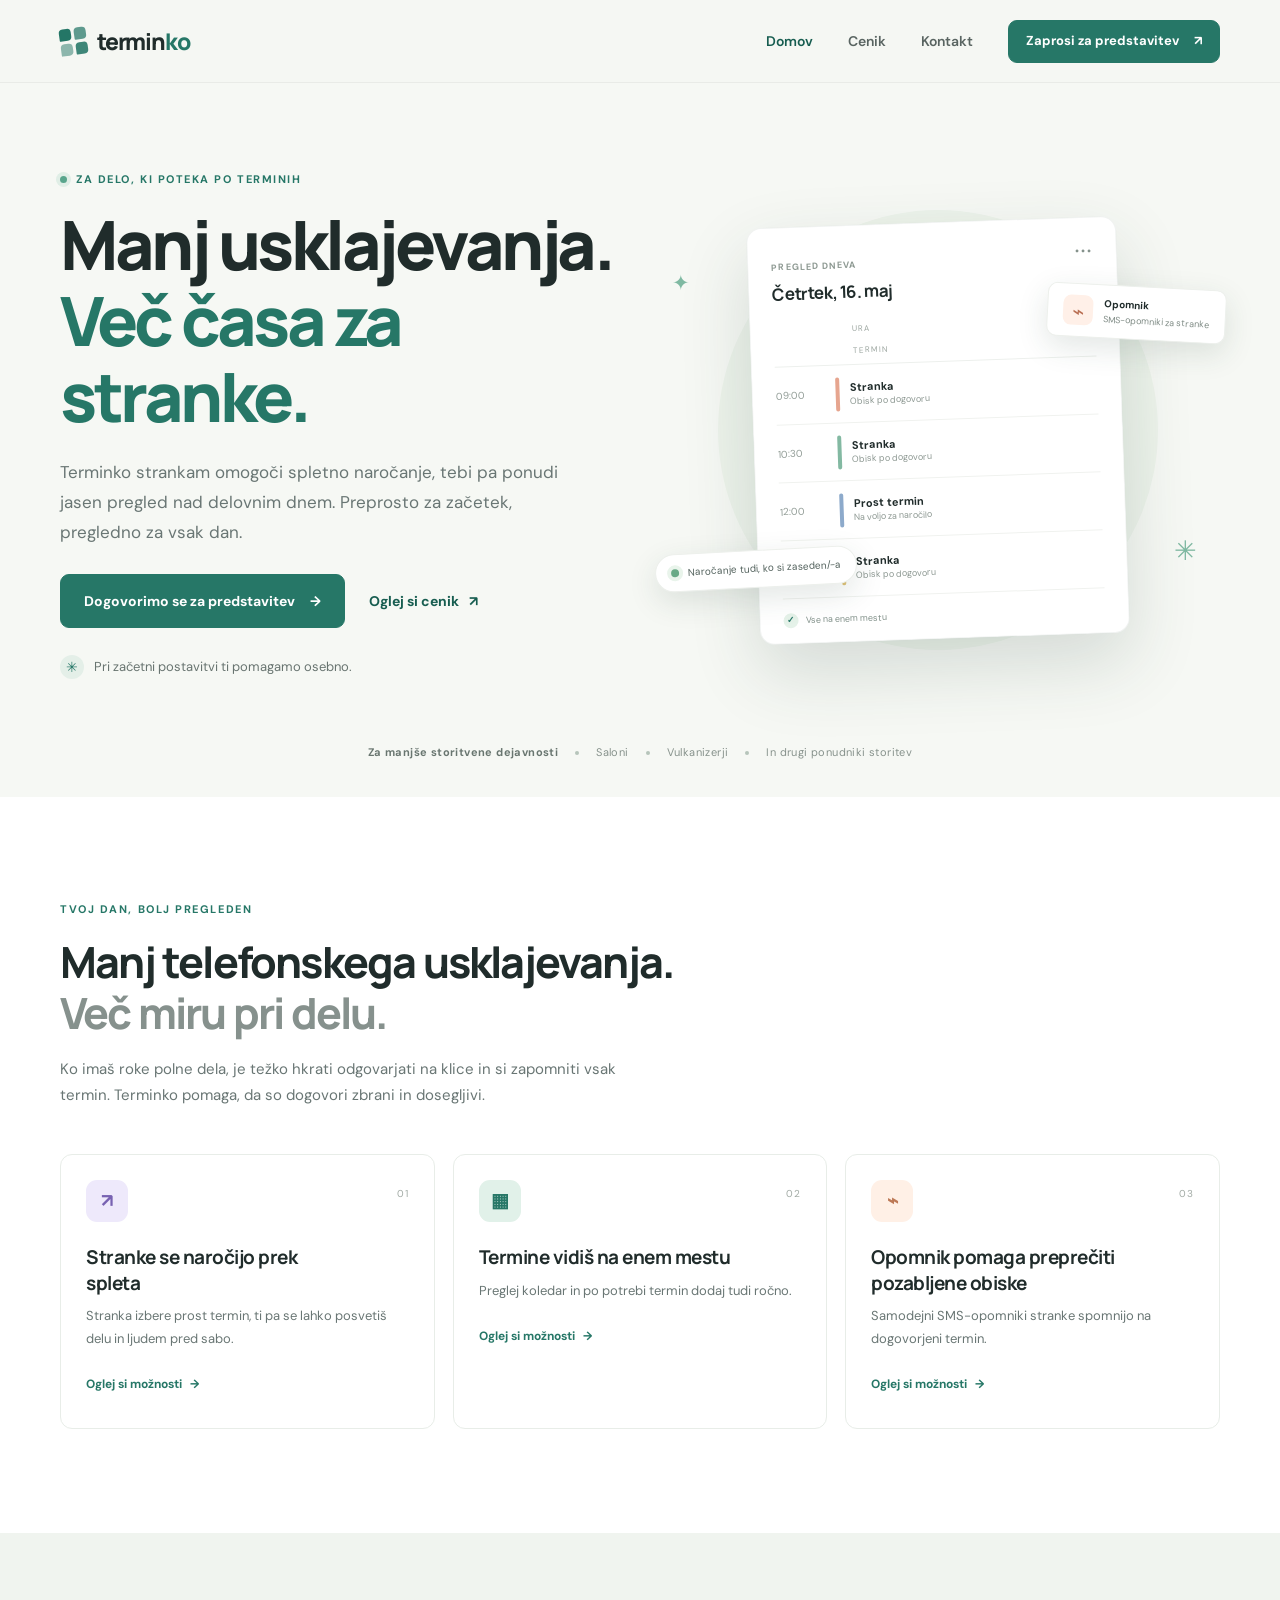
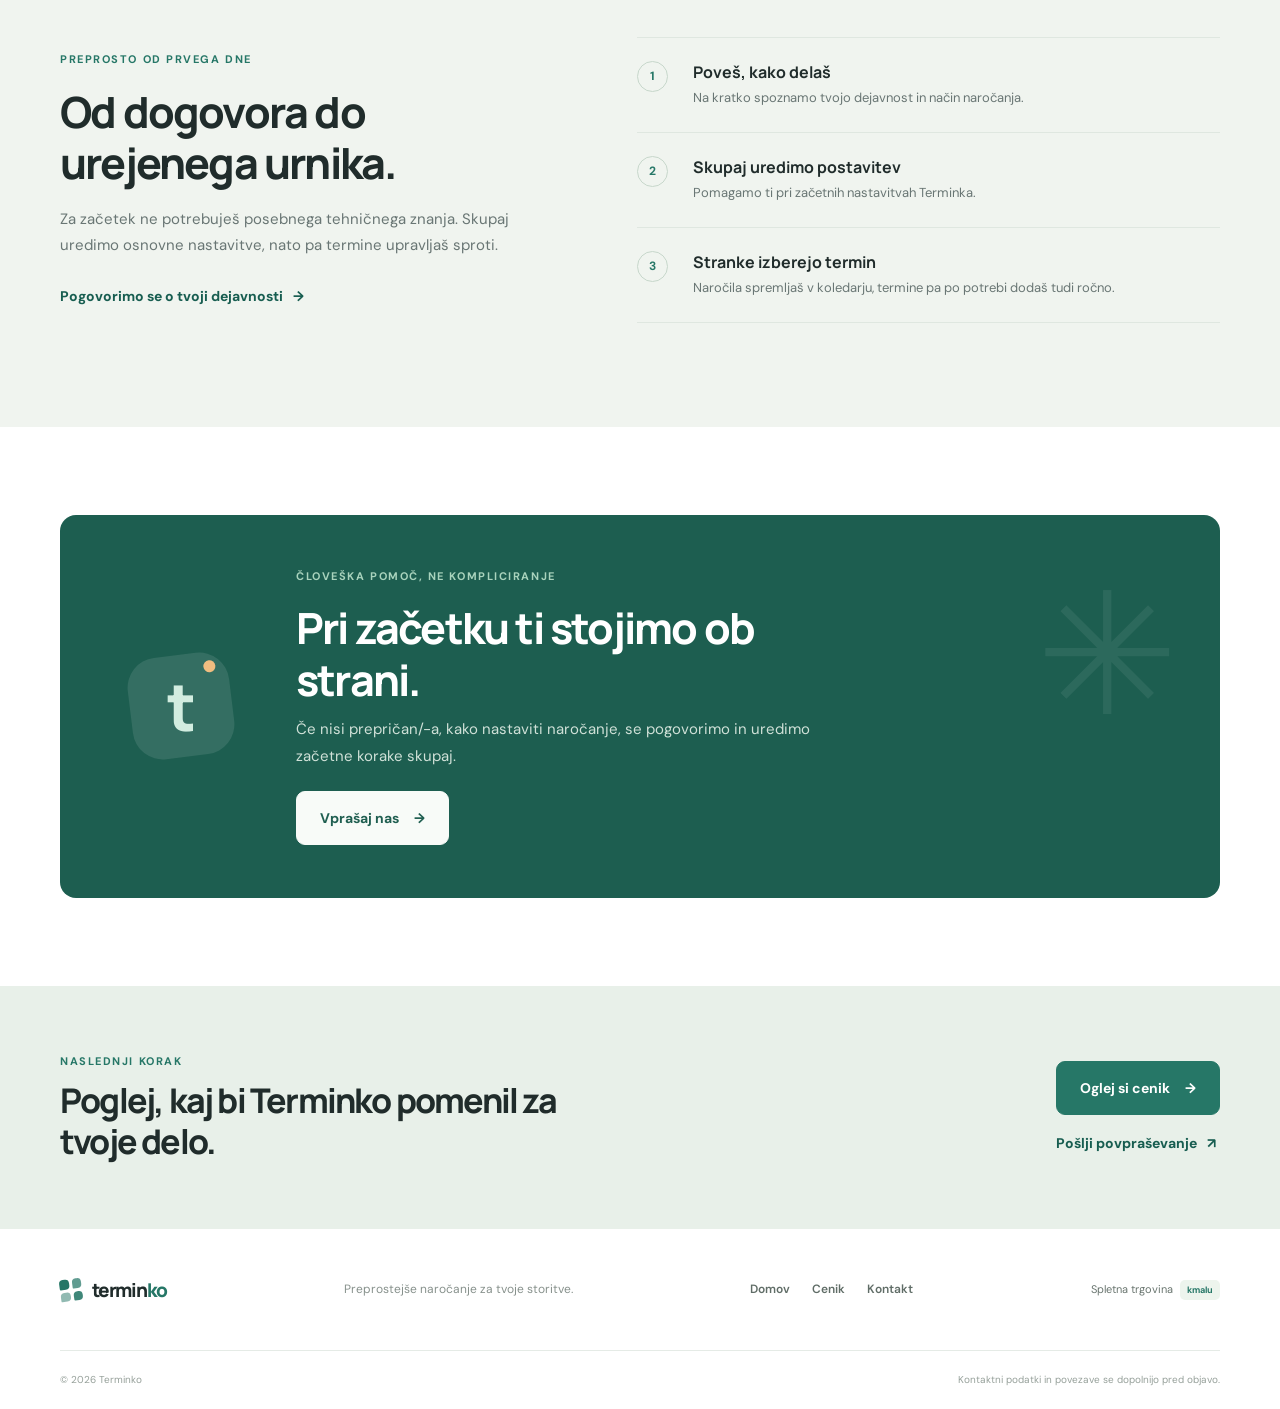
==== index.html @ bac93407 "First push" ====
<!doctype html>
<html lang="sl">
<head>
  <meta charset="utf-8">
  <meta name="viewport" content="width=device-width, initial-scale=1">
  <meta name="description" content="Terminko poenostavi spletno naročanje in pregled terminov za manjše storitvene dejavnosti.">
  <meta name="theme-color" content="#f6f8f4">
  <title>Terminko — manj usklajevanja, več časa za stranke</title>
  <link rel="stylesheet" href="styles.css">
  <script src="script.js" defer></script>
</head>
<body>
  <a class="skip-link" href="#vsebina">Preskoči na vsebino</a>
  <header class="site-header">
    <div class="container nav-wrap">
      <a class="brand" href="index.html" aria-label="Terminko, domov"><span class="brand-mark" aria-hidden="true"><i></i><i></i><i></i><i></i></span><span>termin<span class="brand-accent">ko</span></span></a>
      <button class="menu-toggle" type="button" aria-expanded="false" aria-controls="site-nav"><span class="sr-only">Odpri navigacijo</span><span></span><span></span></button>
      <nav class="site-nav" id="site-nav" aria-label="Glavna navigacija">
        <a href="index.html" aria-current="page">Domov</a><a href="cenik.html">Cenik</a><a href="kontakt.html">Kontakt</a>
        <a class="button button-small" href="kontakt.html#povprasevanje">Zaprosi za predstavitev <span aria-hidden="true">↗</span></a>
      </nav>
    </div>
  </header>

  <main id="vsebina">
    <section class="hero section-space">
      <div class="container hero-grid">
        <div class="hero-copy">
          <p class="eyebrow"><span class="eyebrow-dot"></span> Za delo, ki poteka po terminih</p>
          <h1>Manj usklajevanja.<br><span class="text-accent">Več časa za stranke.</span></h1>
          <p class="hero-lede">Terminko strankam omogoči spletno naročanje, tebi pa ponudi jasen pregled nad delovnim dnem. Preprosto za začetek, pregledno za vsak dan.</p>
          <div class="hero-actions"><a class="button" href="kontakt.html#povprasevanje">Dogovorimo se za predstavitev <span aria-hidden="true">→</span></a><a class="text-link" href="cenik.html">Oglej si cenik <span aria-hidden="true">↗</span></a></div>
          <div class="hero-note"><span class="note-icon" aria-hidden="true">✳</span><span>Pri začetni postavitvi ti pomagamo osebno.</span></div>
        </div>
        <div class="hero-visual" aria-label="Ilustracija pregleda terminov v koledarju">
          <div class="visual-orbit orbit-one"></div><div class="visual-orbit orbit-two"></div>
          <div class="calendar-card">
            <div class="calendar-top"><div><span class="mini-label">PREGLED DNEVA</span><h2>Četrtek, 16. maj</h2></div><span class="calendar-dots" aria-hidden="true">•••</span></div>
            <div class="calendar-rule"><span></span><span>URA</span><span>TERMIN</span></div>
            <div class="appointment"><span class="time">09:00</span><span class="appt-bar coral"></span><span class="appt-info"><strong>Stranka</strong><small>Obisk po dogovoru</small></span></div>
            <div class="appointment"><span class="time">10:30</span><span class="appt-bar green"></span><span class="appt-info"><strong>Stranka</strong><small>Obisk po dogovoru</small></span></div>
            <div class="appointment"><span class="time">12:00</span><span class="appt-bar blue"></span><span class="appt-info"><strong>Prost termin</strong><small>Na voljo za naročilo</small></span></div>
            <div class="appointment"><span class="time">13:30</span><span class="appt-bar yellow"></span><span class="appt-info"><strong>Stranka</strong><small>Obisk po dogovoru</small></span></div>
            <div class="calendar-footer"><span class="tiny-check" aria-hidden="true">✓</span> Vse na enem mestu</div>
          </div>
          <div class="floating-chip chip-reminder"><span class="chip-icon" aria-hidden="true">⌁</span><span><strong>Opomnik</strong><small>SMS-opomniki za stranke</small></span></div>
          <div class="floating-chip chip-online"><span class="online-dot"></span> Naročanje tudi, ko si zaseden/-a</div>
          <span class="sparkle sparkle-a" aria-hidden="true">✳</span><span class="sparkle sparkle-b" aria-hidden="true">✦</span>
        </div>
      </div>
      <div class="container trust-line"><span>Za manjše storitvene dejavnosti</span><span class="trust-separator"></span><span>Saloni</span><span class="trust-separator"></span><span>Vulkanizerji</span><span class="trust-separator"></span><span>In drugi ponudniki storitev</span></div>
    </section>

    <section class="section-space section-white">
      <div class="container">
        <div class="section-heading"><p class="eyebrow">Tvoj dan, bolj pregleden</p><h2>Manj telefonskega usklajevanja.<br><span class="text-muted">Več miru pri delu.</span></h2><p>Ko imaš roke polne dela, je težko hkrati odgovarjati na klice in si zapomniti vsak termin. Terminko pomaga, da so dogovori zbrani in dosegljivi.</p></div>
        <div class="feature-grid">
          <article class="feature-card"><span class="feature-icon icon-lilac" aria-hidden="true">↗</span><span class="card-number">01</span><h3>Stranke se naročijo prek spleta</h3><p>Stranka izbere prost termin, ti pa se lahko posvetiš delu in ljudem pred sabo.</p><a href="cenik.html" class="card-link">Oglej si možnosti <span aria-hidden="true">→</span></a></article>
          <article class="feature-card"><span class="feature-icon icon-mint" aria-hidden="true">▦</span><span class="card-number">02</span><h3>Termine vidiš na enem mestu</h3><p>Preglej koledar in po potrebi termin dodaj tudi ročno.</p><a href="cenik.html" class="card-link">Oglej si možnosti <span aria-hidden="true">→</span></a></article>
          <article class="feature-card"><span class="feature-icon icon-peach" aria-hidden="true">⌁</span><span class="card-number">03</span><h3>Opomnik pomaga preprečiti pozabljene obiske</h3><p>Samodejni SMS-opomniki stranke spomnijo na dogovorjeni termin.</p><a href="cenik.html" class="card-link">Oglej si možnosti <span aria-hidden="true">→</span></a></article>
        </div>
      </div>
    </section>

    <section class="section-space how-section">
      <div class="container how-grid"><div class="how-intro"><p class="eyebrow">Preprosto od prvega dne</p><h2>Od dogovora do urejenega urnika.</h2><p>Za začetek ne potrebuješ posebnega tehničnega znanja. Skupaj uredimo osnovne nastavitve, nato pa termine upravljaš sproti.</p><a class="text-link" href="kontakt.html">Pogovorimo se o tvoji dejavnosti <span aria-hidden="true">→</span></a></div>
        <ol class="steps-list"><li><span class="step-count">1</span><div><h3>Poveš, kako delaš</h3><p>Na kratko spoznamo tvojo dejavnost in način naročanja.</p></div></li><li><span class="step-count">2</span><div><h3>Skupaj uredimo postavitev</h3><p>Pomagamo ti pri začetnih nastavitvah Terminka.</p></div></li><li><span class="step-count">3</span><div><h3>Stranke izberejo termin</h3><p>Naročila spremljaš v koledarju, termine pa po potrebi dodaš tudi ročno.</p></div></li></ol>
      </div>
    </section>

    <section class="section-space support-section"><div class="container support-panel"><div class="support-symbol" aria-hidden="true"><span>t</span><i></i></div><div><p class="eyebrow">Človeška pomoč, ne kompliciranje</p><h2>Pri začetku ti stojimo ob strani.</h2><p>Če nisi prepričan/-a, kako nastaviti naročanje, se pogovorimo in uredimo začetne korake skupaj.</p><a class="button button-light" href="kontakt.html#povprasevanje">Vprašaj nas <span aria-hidden="true">→</span></a></div><div class="support-decoration" aria-hidden="true">✳</div></div></section>

    <section class="final-cta"><div class="container cta-inner"><div><p class="eyebrow">Naslednji korak</p><h2>Poglej, kaj bi Terminko pomenil za tvoje delo.</h2></div><div class="cta-actions"><a class="button" href="cenik.html">Oglej si cenik <span aria-hidden="true">→</span></a><a class="text-link" href="kontakt.html">Pošlji povpraševanje <span aria-hidden="true">↗</span></a></div></div></section>
  </main>
  <footer class="site-footer"><div class="container footer-main"><a class="brand footer-brand" href="index.html"><span class="brand-mark" aria-hidden="true"><i></i><i></i><i></i><i></i></span><span>termin<span class="brand-accent">ko</span></span></a><p>Preprostejše naročanje za tvoje storitve.</p><nav aria-label="Povezave v nogi"><a href="index.html">Domov</a><a href="cenik.html">Cenik</a><a href="kontakt.html">Kontakt</a></nav><span class="shop-placeholder">Spletna trgovina <span>kmalu</span></span></div><div class="container footer-bottom"><span>© <span data-year>2026</span> Terminko</span><span>Kontaktni podatki in povezave se dopolnijo pred objavo.</span></div></footer>
</body>
</html>
---- styles.css ----
@import url('https://fonts.googleapis.com/css2?family=DM+Sans:wght@400;500;600;700&family=Manrope:wght@400;500;600;700;800&display=swap');

:root{--ink:#202c2b;--muted:#697674;--green:#267767;--green-dark:#175d50;--mint:#e1f1e9;--paper:#f6f8f4;--white:#fff;--line:#e5ebe6;--lilac:#eee9fb;--peach:#fff0e6;--shadow:0 24px 80px rgba(30,60,50,.1);--sans:'DM Sans',Arial,sans-serif;--display:'Manrope','DM Sans',Arial,sans-serif}
*{box-sizing:border-box}html{scroll-behavior:smooth}body{margin:0;background:var(--paper);color:var(--ink);font-family:var(--sans);font-size:16px;line-height:1.6;-webkit-font-smoothing:antialiased}a{color:inherit;text-decoration:none}button,input,textarea{font:inherit}button,a,input,textarea{outline-color:#317f6e;outline-offset:3px}.container{width:min(1160px,calc(100% - 48px));margin-inline:auto}.sr-only{position:absolute;width:1px;height:1px;padding:0;margin:-1px;overflow:hidden;clip:rect(0,0,0,0);white-space:nowrap;border:0}.skip-link{position:fixed;z-index:99;top:8px;left:8px;transform:translateY(-150%);background:var(--ink);color:#fff;padding:10px 16px;border-radius:8px}.skip-link:focus{transform:none}.site-header{position:relative;z-index:10;background:rgba(246,248,244,.92);border-bottom:1px solid rgba(32,44,43,.06)}.nav-wrap{min-height:82px;display:flex;align-items:center;justify-content:space-between}.brand{display:inline-flex;align-items:center;gap:10px;font:800 23px var(--display);letter-spacing:-1.2px}.brand-accent{color:var(--green)}.brand-mark{width:27px;height:27px;display:grid;grid-template-columns:repeat(2,1fr);gap:3px;transform:rotate(-8deg)}.brand-mark i{display:block;background:#247666;border-radius:4px 4px 4px 1px}.brand-mark i:nth-child(2){opacity:.72}.brand-mark i:nth-child(3){opacity:.5}.brand-mark i:nth-child(4){opacity:.88}.site-nav{display:flex;align-items:center;gap:35px;font-size:14px;font-weight:600}.site-nav>a:not(.button){color:#596461;transition:color .2s}.site-nav>a:not(.button):hover,.site-nav>a[aria-current=page]{color:var(--green-dark)}.button{min-height:54px;padding:0 23px;display:inline-flex;align-items:center;justify-content:center;gap:15px;border:1px solid var(--green);border-radius:9px;background:var(--green);color:white;font-weight:700;font-size:14px;transition:transform .2s,background .2s,border-color .2s}.button:hover{transform:translateY(-2px);background:var(--green-dark);border-color:var(--green-dark)}.button-small{min-height:43px;padding:0 17px;font-size:13px}.menu-toggle{display:none}.section-space{padding:104px 0}.hero{padding:70px 0 26px;overflow:hidden}.hero-grid{display:grid;grid-template-columns:1fr 1fr;gap:30px;align-items:center;min-height:480px}.hero-copy{padding:18px 0 28px;position:relative;z-index:1}.eyebrow{display:flex;align-items:center;gap:9px;margin:0 0 17px;color:var(--green);font-size:11px;font-weight:700;letter-spacing:1.55px;text-transform:uppercase}.eyebrow-dot{width:7px;height:7px;border-radius:50%;background:#59a58c;box-shadow:0 0 0 4px #e0eee6}.hero h1,.inner-hero h1{margin:0;font:800 clamp(43px,5.4vw,68px)/1.12 var(--display);letter-spacing:-3.5px}.text-accent{color:var(--green)}.hero-lede{max-width:500px;color:var(--muted);font-size:17px;line-height:1.75;margin:24px 0 27px}.hero-actions{display:flex;align-items:center;gap:24px;flex-wrap:wrap}.text-link{display:inline-flex;align-items:center;gap:10px;color:var(--green-dark);font-size:14px;font-weight:700}.text-link:hover,.card-link:hover{gap:14px}.text-link,.card-link{transition:gap .2s}.hero-note{display:flex;gap:10px;align-items:center;color:#687470;font-size:13px;margin-top:27px}.note-icon{width:24px;height:24px;display:grid;place-items:center;border-radius:50%;background:#e4efe8;color:var(--green);font-size:14px}.hero-visual{position:relative;min-height:480px;display:grid;place-items:center}.visual-orbit{position:absolute;border-radius:50%;background:#edf3eb}.orbit-one{width:440px;height:440px}.orbit-two{width:370px;height:370px;border:1px solid #d9e8dd;background:transparent}.calendar-card{position:relative;z-index:2;width:min(370px,82%);padding:24px 23px 15px;background:#fff;border:1px solid rgba(28,58,47,.06);border-radius:15px;box-shadow:0 28px 70px rgba(36,67,55,.16);transform:rotate(-2deg)}.calendar-top{display:flex;align-items:flex-start;justify-content:space-between;margin-bottom:19px}.mini-label{font-size:9px;color:#8c9891;letter-spacing:1.1px;font-weight:700}.calendar-top h2{font:700 17px var(--display);margin:4px 0 0;letter-spacing:-.4px}.calendar-dots{color:#85928c;letter-spacing:2px;font-size:12px}.calendar-rule{display:grid;grid-template-columns:50px 9px 1fr;align-items:center;gap:10px;padding:0 0 7px;color:#9ba59f;font-size:8px;letter-spacing:1px;border-bottom:1px solid #edf0ed}.calendar-rule span:first-child{grid-column:2}.calendar-rule span:last-child{grid-column:3}.appointment{height:58px;display:grid;grid-template-columns:50px 4px 1fr;gap:10px;align-items:center;border-bottom:1px solid #f0f2ef}.time{font-size:10px;color:#929d97}.appt-bar{height:34px;border-radius:5px}.coral{background:#e6a58f}.green{background:#83b9a2}.blue{background:#8daacb}.yellow{background:#dfc279}.appt-info{display:flex;flex-direction:column;line-height:1.4}.appt-info strong{font-size:11px}.appt-info small{font-size:9px;color:#8d9892}.calendar-footer{padding-top:14px;color:#82918a;font-size:9px}.tiny-check{display:inline-grid;place-items:center;width:15px;height:15px;background:#e5f2e9;color:var(--green);border-radius:50%;font-weight:700;margin-right:5px}.floating-chip{position:absolute;z-index:3;display:flex;align-items:center;background:white;box-shadow:0 10px 30px rgba(42,68,56,.13);border:1px solid #edf0ec}.chip-reminder{right:-1%;top:96px;gap:11px;padding:11px 15px;border-radius:10px;transform:rotate(3deg)}.chip-icon{width:30px;height:30px;display:grid;place-items:center;border-radius:8px;background:#fff0e8;color:#b96e52;font-size:20px}.chip-reminder span:last-child{display:flex;flex-direction:column}.chip-reminder strong{font-size:10px}.chip-reminder small{font-size:9px;color:#7f8b85}.chip-online{left:0;bottom:82px;gap:9px;border-radius:30px;padding:10px 15px;color:#53625d;font-size:10px;transform:rotate(-3deg)}.online-dot{width:8px;height:8px;background:#68aa86;border-radius:50%;box-shadow:0 0 0 4px #e9f4eb}.sparkle{position:absolute;color:#7fb9a2}.sparkle-a{right:4%;bottom:98px;font-size:27px}.sparkle-b{left:3%;top:77px;font-size:21px}.trust-line{display:flex;align-items:center;justify-content:center;gap:17px;padding:37px 0 9px;color:#87928c;font-size:11px;letter-spacing:.4px}.trust-line>span:first-child{font-weight:700;color:#697670}.trust-separator{width:4px;height:4px;border-radius:50%;background:#b6c5ba}.section-white{background:#fff}.section-heading{max-width:620px;margin-bottom:46px}.section-heading h2,.how-intro h2,.support-panel h2,.final-cta h2,.pricing-intro h2,.price-help h2,.contact-aside h2{font:750 clamp(30px,4vw,43px)/1.2 var(--display);letter-spacing:-1.8px;margin:0 0 17px}.section-heading>p:last-child,.how-intro>p:not(.eyebrow),.support-panel>div>p:not(.eyebrow),.pricing-intro>p,.price-help p,.contact-aside>p:not(.eyebrow){max-width:560px;color:var(--muted);font-size:15px;line-height:1.75;margin:0}.text-muted{color:#86918d}.feature-grid{display:grid;grid-template-columns:repeat(3,1fr);gap:18px}.feature-card{position:relative;min-height:275px;padding:25px 25px 23px;border:1px solid #e8ede8;border-radius:12px;background:#fff;transition:transform .2s,box-shadow .2s}.feature-card:hover{transform:translateY(-4px);box-shadow:0 15px 35px rgba(35,60,46,.07)}.feature-icon,.price-icon{width:42px;height:42px;border-radius:11px;display:grid;place-items:center;font-size:19px;font-weight:700}.icon-lilac{background:var(--lilac);color:#7862b2}.icon-mint{background:var(--mint);color:#267767}.icon-peach{background:var(--peach);color:#bd7956}.card-number{position:absolute;right:25px;top:31px;color:#a1aaa4;font-size:10px;letter-spacing:1px}.feature-card h3{font:700 19px/1.35 var(--display);letter-spacing:-.5px;margin:23px 0 9px;max-width:260px}.feature-card p{font-size:13px;line-height:1.7;color:var(--muted);margin:0 0 20px}.card-link{font-size:12px;color:var(--green);font-weight:700;display:inline-flex;gap:8px}.how-section{background:#f0f4ef}.how-grid{display:grid;grid-template-columns:.9fr 1.1fr;gap:100px;align-items:center}.how-intro>p:not(.eyebrow){margin-bottom:25px}.steps-list{list-style:none;padding:0;margin:0;border-top:1px solid #dfe7e0}.steps-list li{display:grid;grid-template-columns:40px 1fr;gap:16px;padding:23px 0;border-bottom:1px solid #dfe7e0}.step-count{width:31px;height:31px;display:grid;place-items:center;border:1px solid #c7d7cb;border-radius:50%;color:var(--green);font-size:12px;font-weight:700}.steps-list h3{font:700 16px var(--display);margin:0 0 5px}.steps-list p{font-size:13px;color:var(--muted);margin:0}.support-section{padding-top:88px;padding-bottom:88px;background:#fff}.support-panel{position:relative;overflow:hidden;display:grid;grid-template-columns:130px 1fr;gap:36px;align-items:center;padding:53px 70px;border-radius:16px;background:#1d5e50;color:#fff}.support-symbol{position:relative;width:102px;height:102px;display:grid;place-items:center;border-radius:30px;background:rgba(255,255,255,.1);transform:rotate(-7deg)}.support-symbol span{font:800 66px var(--display);color:#d2ede0;transform:rotate(7deg)}.support-symbol i{position:absolute;right:12px;top:9px;width:12px;height:12px;border-radius:50%;background:#f1bd80}.support-panel .eyebrow{color:#a9d3bd}.support-panel h2{max-width:520px;margin-bottom:11px}.support-panel>div>p:not(.eyebrow){color:#d0e1d8;margin-bottom:22px}.button-light{background:#f8fbf8;color:#205f51;border-color:#f8fbf8}.button-light:hover{background:#e8f4eb;border-color:#e8f4eb}.support-decoration{position:absolute!important;right:42px;top:5px;font-size:170px;color:rgba(255,255,255,.07)}.final-cta{padding:67px 0;background:#e8f0e9}.cta-inner{display:flex;align-items:center;justify-content:space-between;gap:40px}.final-cta h2{max-width:560px;font-size:34px;margin:0}.final-cta .eyebrow{margin-bottom:10px}.cta-actions{display:flex;flex-direction:column;align-items:flex-start;gap:17px}.site-footer{background:#fff}.footer-main{min-height:122px;display:flex;align-items:center;justify-content:space-between;gap:25px;border-bottom:1px solid var(--line)}.footer-brand{font-size:19px}.footer-brand .brand-mark{width:22px;height:22px}.footer-main>p{margin:0;color:#87918c;font-size:12px}.footer-main nav{display:flex;gap:22px;font-size:12px;font-weight:600;color:#606d67}.footer-main nav a:hover{color:var(--green)}.shop-placeholder{font-size:11px;color:#69756f}.shop-placeholder span{margin-left:4px;padding:4px 7px;border-radius:5px;background:#edf4ed;color:var(--green);font-size:9px;font-weight:700}.footer-bottom{min-height:58px;display:flex;align-items:center;justify-content:space-between;color:#96a09a;font-size:10px}.inner-hero{padding:83px 0 78px}.inner-hero-grid{display:grid;grid-template-columns:1fr 230px;align-items:center;gap:40px}.inner-hero h1{font-size:clamp(42px,5vw,60px)}.inner-hero .hero-lede{max-width:650px;margin-bottom:0}.price-stamp{margin:auto;width:145px;height:145px;border:1px solid #b9d6c5;border-radius:50%;display:flex;flex-direction:column;align-items:center;justify-content:center;transform:rotate(10deg);color:var(--green);font-size:9px;letter-spacing:1px}.price-stamp strong{font:700 45px var(--display);line-height:1.1}.pricing-intro{display:flex;align-items:flex-end;justify-content:space-between;gap:40px;margin-bottom:38px}.pricing-intro h2{max-width:510px;margin-bottom:0}.pricing-intro>p{max-width:370px}.pricing-grid{display:grid;grid-template-columns:repeat(3,1fr);gap:16px;align-items:stretch}.price-card{position:relative;padding:26px 24px 24px;background:#fff;border:1px solid #e5ece6;border-radius:13px;display:flex;flex-direction:column}.price-card-featured{border:1.5px solid #70a991;box-shadow:0 12px 35px rgba(50,106,79,.1)}.popular-tag{position:absolute;right:16px;top:-12px;padding:5px 10px;background:#267767;color:#fff;border-radius:20px;font-size:8px;font-weight:700;letter-spacing:.8px}.price-card-top{display:flex;align-items:center;justify-content:space-between;margin-bottom:19px}.price-label{color:#8b9690;font-size:9px;letter-spacing:1.15px;font-weight:700}.price-card h3{font:700 21px var(--display);letter-spacing:-.5px;margin:0 0 7px}.price-description{font-size:12px;line-height:1.65;color:var(--muted);min-height:41px;margin:0 0 18px}.price-placeholder{font:700 20px var(--display);color:var(--green-dark)}.price-unit{font-size:10px;color:#8b9690;margin-top:2px}.price-card hr{height:1px;border:0;background:#e9eeea;width:100%;margin:20px 0}.price-card h4{font-size:11px;margin:0 0 10px}.check-list{list-style:none;padding:0;margin:0 0 24px;flex:1}.check-list li{position:relative;padding:5px 0 5px 21px;color:#52605a;font-size:11px}.check-list li:before{content:'✓';position:absolute;left:0;top:4px;color:#39866d;font-weight:700}.button-outline{background:white;color:var(--green-dark)}.button-outline:hover{color:#fff}.price-card .button{width:100%;padding:0 12px;font-size:12px;min-height:47px}.pricing-note{display:flex;align-items:center;gap:9px;margin:20px 0 0;color:#79857e;font-size:11px}.pricing-note span{color:var(--green);font-size:15px}.price-help{display:flex;align-items:center;justify-content:space-between;gap:35px}.price-help>div{max-width:620px}.price-help h2{margin-bottom:12px}.contact-hero{padding:75px 0 52px}.contact-hero h1{font-size:clamp(42px,5vw,60px)}.contact-hero .hero-lede{max-width:640px;margin:17px 0 0}.contact-grid{display:grid;grid-template-columns:.78fr 1.22fr;gap:80px;align-items:start}.contact-aside{padding-top:12px}.contact-aside h2{font-size:33px}.contact-aside>p:not(.eyebrow){margin-bottom:28px}.contact-detail{display:flex;align-items:center;gap:13px;margin:18px 0}.detail-icon{width:39px;height:39px;display:grid;place-items:center;border-radius:10px;background:#e6f1e9;color:var(--green);font-size:17px}.contact-detail div{display:flex;flex-direction:column}.contact-detail div span{font-size:10px;color:#89948e}.contact-detail a{font-size:13px;font-weight:700;color:#345d50}.contact-note{display:flex;gap:8px;margin-top:28px;padding-top:18px;border-top:1px solid #e6ece7;color:#86918b;font-size:10px}.contact-note span{color:var(--green)}.form-card{padding:30px 32px;background:#fff;border:1px solid #e7ece8;border-radius:13px;box-shadow:0 14px 40px rgba(32,60,44,.05)}.form-heading{display:flex;align-items:baseline;justify-content:space-between;gap:12px;margin-bottom:20px}.form-heading h2{margin:0;font:700 21px var(--display);letter-spacing:-.5px}.required-note{font-size:9px;color:#909a94}.form-notice{padding:12px 14px;border:1px solid #edddbb;border-radius:8px;background:#fff9ec;color:#796442;font-size:10px;line-height:1.55;margin-bottom:21px}.form-notice strong{display:block;color:#675333;font-size:11px}.form-row{margin-bottom:16px}.form-row label{display:flex;gap:4px;align-items:center;margin-bottom:6px;font-size:11px;font-weight:700;color:#384640}.form-row label>span:first-child{color:#ad6449}.form-row label .optional-label{margin-left:auto;color:#9aa39e;font-weight:400;font-size:9px}.form-row input,.form-row textarea{width:100%;border:1px solid #dfe7e1;border-radius:7px;padding:12px 13px;color:var(--ink);font-size:12px;background:#fcfdfb;transition:border .2s,box-shadow .2s}.form-row textarea{resize:vertical;min-height:110px}.form-row input::placeholder,.form-row textarea::placeholder{color:#a5afaa}.form-row input:focus,.form-row textarea:focus{border-color:#67a78d;box-shadow:0 0 0 3px rgba(74,143,113,.12);outline:0}.form-submit{width:100%;min-height:49px}.form-submit:disabled{cursor:not-allowed;background:#a1b7ac;border-color:#a1b7ac;color:#f8faf8;transform:none}.form-status{font-size:9px;color:#8c9791;text-align:center;margin:10px 0 0}
@media(max-width:900px){.container{width:min(100% - 40px,700px)}.site-nav{gap:22px}.hero-grid{grid-template-columns:1fr 1fr;gap:10px}.hero h1{font-size:54px}.hero-visual{min-height:410px}.orbit-one{width:350px;height:350px}.orbit-two{width:300px;height:300px}.calendar-card{width:330px}.chip-reminder{right:-4%}.chip-online{left:-4%}.how-grid{gap:55px}.support-panel{padding:46px 45px;grid-template-columns:100px 1fr;gap:25px}.contact-grid{gap:40px}.pricing-grid{gap:10px}.price-card{padding:23px 17px}.footer-main{flex-wrap:wrap;padding:24px 0}.footer-main>p{order:3;width:100%}.footer-main nav{margin-left:auto}}
@media(max-width:680px){.container{width:calc(100% - 40px)}.nav-wrap{min-height:70px}.brand{font-size:21px}.menu-toggle{width:43px;height:43px;border:1px solid #dfe8e1;border-radius:9px;background:#fff;display:flex;flex-direction:column;align-items:center;justify-content:center;gap:5px}.menu-toggle>span:not(.sr-only){width:17px;height:2px;background:#35584e;border-radius:2px;transition:transform .2s}.menu-toggle[aria-expanded=true]>span:nth-of-type(2){transform:translateY(3.5px) rotate(45deg)}.menu-toggle[aria-expanded=true]>span:nth-of-type(3){transform:translateY(-3.5px) rotate(-45deg)}.site-nav{display:none;position:absolute;left:0;right:0;top:69px;padding:16px 20px 22px;background:#fff;border-bottom:1px solid var(--line);box-shadow:0 15px 25px rgba(30,60,50,.08);align-items:stretch;gap:0;flex-direction:column}.site-nav.is-open{display:flex}.site-nav>a:not(.button){padding:12px 3px;border-bottom:1px solid #f0f2f0}.site-nav .button{margin-top:14px}.section-space{padding:72px 0}.hero{padding:49px 0 19px}.hero-grid{display:flex;flex-direction:column;align-items:stretch;gap:2px}.hero-copy{padding:0}.hero h1{font-size:clamp(42px,12vw,58px);letter-spacing:-2.8px}.hero-lede{font-size:15px;margin:17px 0 21px;line-height:1.7}.hero-actions{align-items:flex-start;gap:17px;flex-direction:column}.hero-actions .button{width:100%;justify-content:space-between}.hero-note{margin-top:17px}.hero-visual{min-height:390px;margin-top:0}.orbit-one{width:330px;height:330px}.orbit-two{width:275px;height:275px}.calendar-card{width:min(330px,83%);padding:21px 18px 13px}.calendar-top h2{font-size:15px}.appointment{height:53px}.chip-reminder{right:-2%;top:54px}.chip-online{left:-2%;bottom:55px;font-size:9px}.sparkle-a{right:0;bottom:80px}.sparkle-b{left:2%;top:62px}.trust-line{padding:19px 0 8px;gap:9px;flex-wrap:wrap;font-size:9px;line-height:1.4}.trust-line>span:first-child{width:100%;text-align:center}.section-heading{margin-bottom:29px}.section-heading h2,.how-intro h2,.support-panel h2,.pricing-intro h2,.price-help h2,.contact-aside h2{font-size:32px;letter-spacing:-1.3px}.section-heading>p:last-child{font-size:14px}.feature-grid{grid-template-columns:1fr;gap:12px}.feature-card{min-height:0;padding:21px}.feature-card h3{margin-top:16px;font-size:18px}.feature-card p{margin-bottom:14px}.how-grid{grid-template-columns:1fr;gap:33px}.steps-list li{padding:17px 0}.support-section{padding:60px 0}.support-panel{display:block;padding:30px 25px}.support-symbol{width:68px;height:68px;margin-bottom:23px;border-radius:20px}.support-symbol span{font-size:48px}.support-panel h2{font-size:30px}.support-panel>div>p:not(.eyebrow){font-size:13px}.support-decoration{right:11px;top:6px;font-size:100px}.final-cta{padding:48px 0}.cta-inner{align-items:flex-start;flex-direction:column;gap:25px}.final-cta h2{font-size:30px;letter-spacing:-1.3px}.cta-actions{width:100%;align-items:stretch}.cta-actions .button{width:100%;justify-content:space-between}.cta-actions .text-link{align-self:center}.footer-main{gap:13px;align-items:flex-start}.footer-main>p{font-size:11px}.footer-main nav{width:100%;margin:3px 0 0;justify-content:flex-start;gap:24px}.shop-placeholder{margin-left:auto}.footer-bottom{align-items:flex-start;justify-content:center;gap:5px;flex-direction:column;padding:13px 0;font-size:9px}.inner-hero{padding:57px 0 47px}.inner-hero-grid{grid-template-columns:1fr;gap:20px}.inner-hero h1,.contact-hero h1{font-size:clamp(40px,11vw,54px);letter-spacing:-2.5px}.inner-hero .hero-lede{font-size:14px;margin-top:14px}.price-stamp{position:absolute;right:27px;top:94px;width:70px;height:70px;font-size:5px;opacity:.65}.price-stamp strong{font-size:22px}.pricing-intro{display:block;margin-bottom:27px}.pricing-intro>p{margin-top:13px;font-size:13px}.pricing-grid{grid-template-columns:1fr;gap:17px}.price-card{padding:24px}.price-description{min-height:0}.price-help{align-items:flex-start;flex-direction:column}.price-help p{font-size:13px}.price-help .button{width:100%;justify-content:space-between}.pricing-note{align-items:flex-start;line-height:1.5}.contact-hero{padding:54px 0 35px}.contact-hero .hero-lede{font-size:14px}.contact-grid{grid-template-columns:1fr;gap:32px}.contact-aside{padding-top:0}.contact-aside h2{font-size:29px}.contact-aside>p:not(.eyebrow){font-size:13px}.contact-detail{margin:12px 0}.contact-note{margin-top:18px}.form-card{padding:23px 18px}.form-heading h2{font-size:19px}.form-heading{align-items:flex-start;flex-direction:column;gap:4px}.form-notice{font-size:9px}.form-row input,.form-row textarea{font-size:13px}}
@media(prefers-reduced-motion:reduce){html{scroll-behavior:auto}*,*::before,*::after{transition:none!important;animation:none!important}}
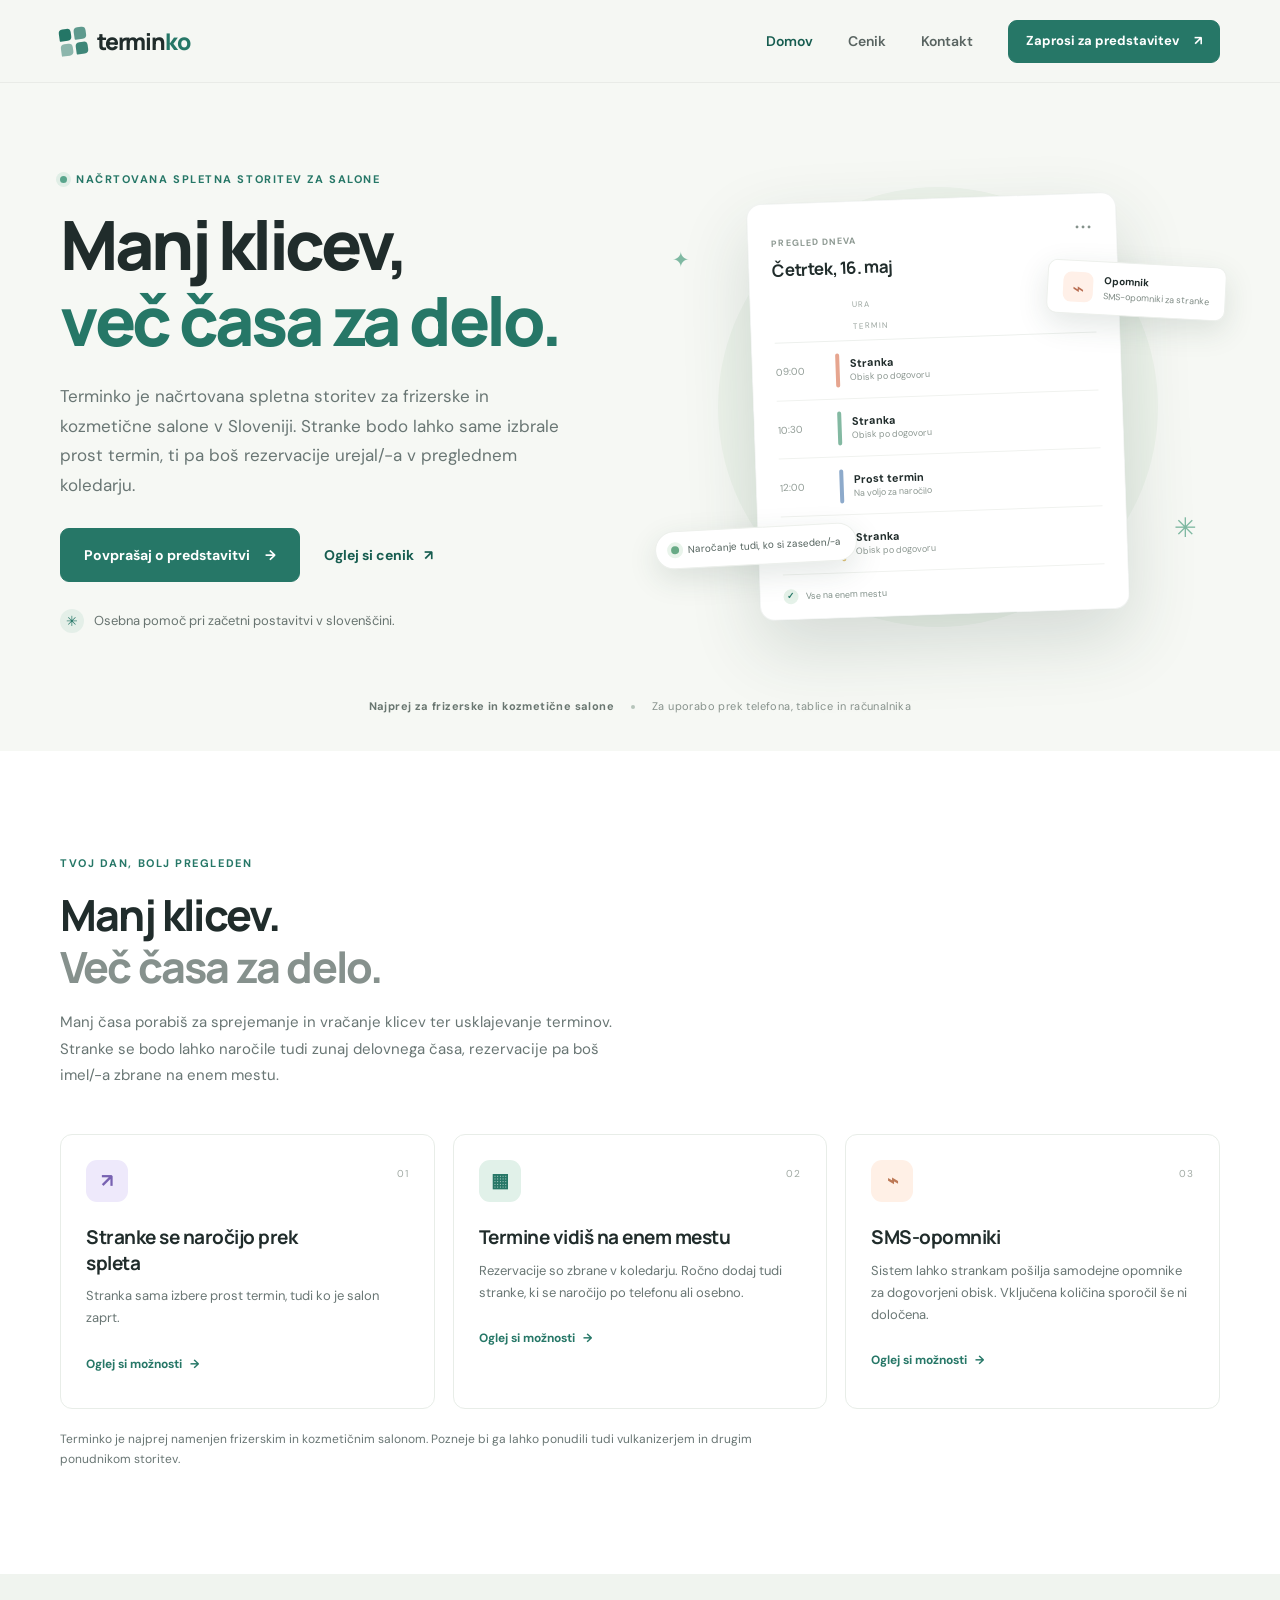
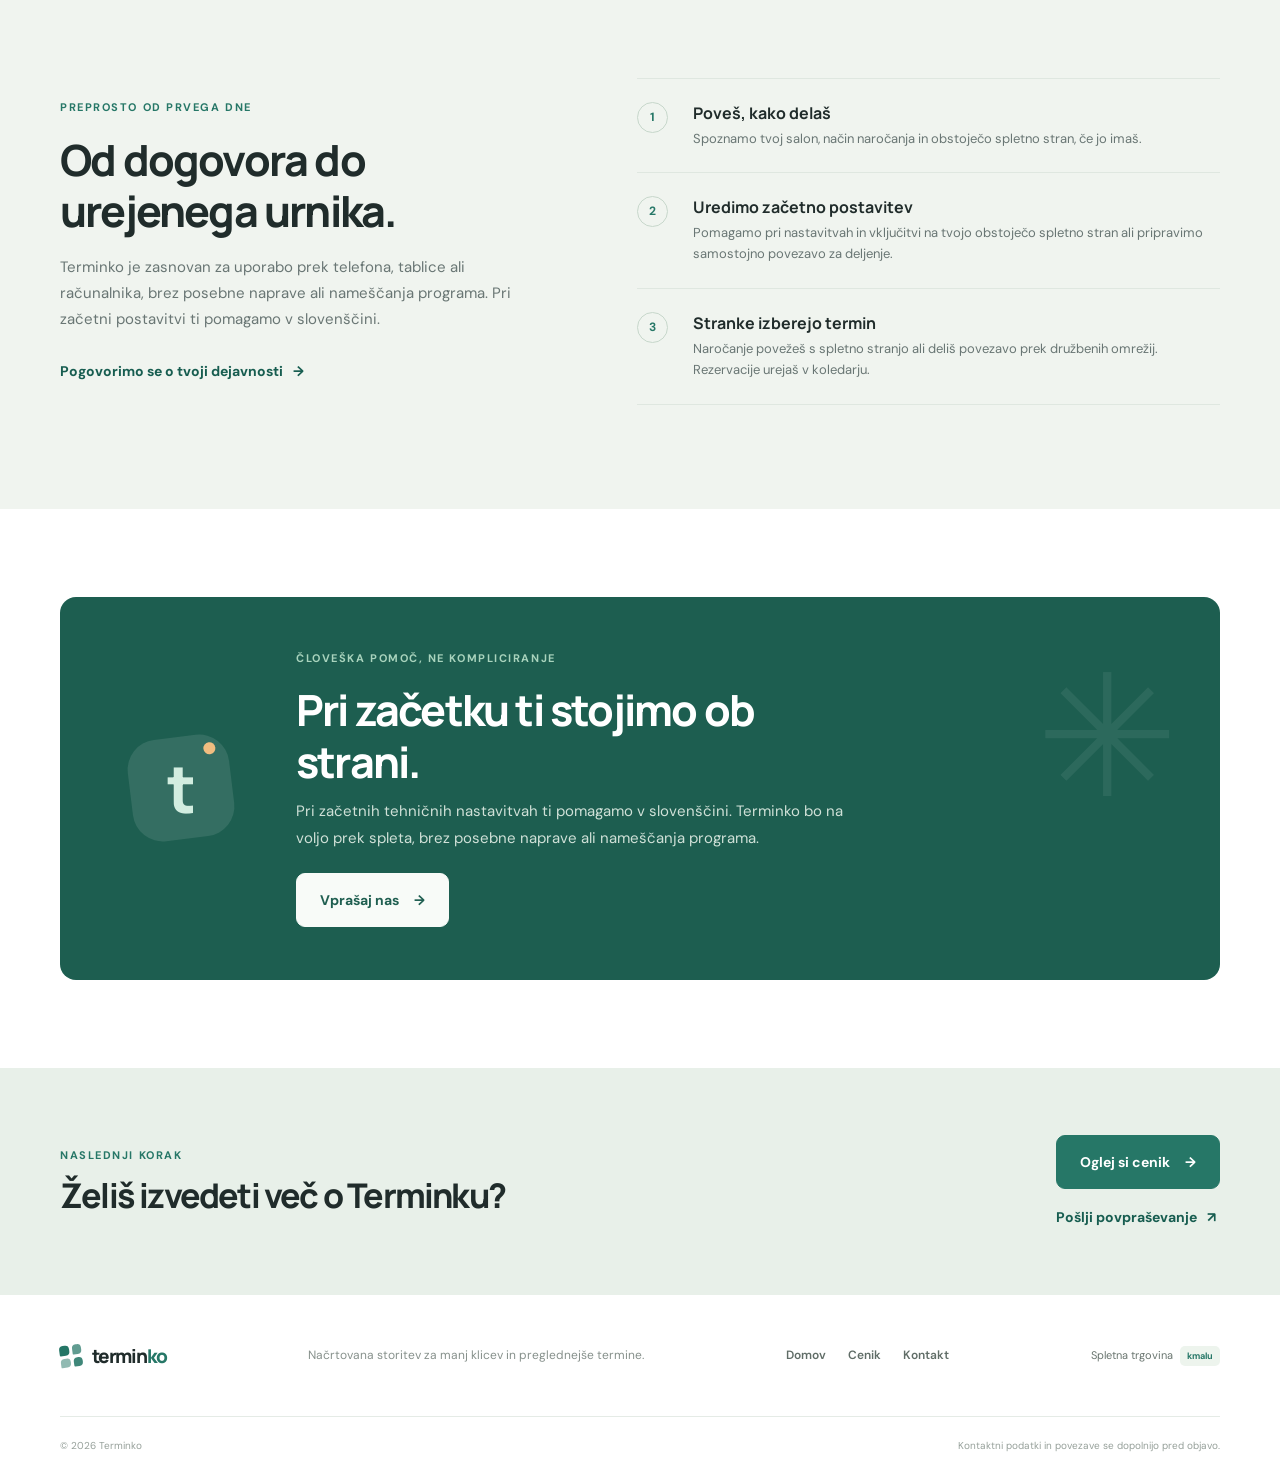
==== commit f486fbe5: "Update Terminko website copy and pricing" ====
--- a/index.html
+++ b/index.html
@@ -3,9 +3,9 @@
 <head>
   <meta charset="utf-8">
   <meta name="viewport" content="width=device-width, initial-scale=1">
-  <meta name="description" content="Terminko poenostavi spletno naročanje in pregled terminov za manjše storitvene dejavnosti.">
+  <meta name="description" content="Terminko je načrtovana spletna storitev za spletno naročanje, pregled terminov in SMS-opomnike za frizerske ter kozmetične salone.">
   <meta name="theme-color" content="#f6f8f4">
-  <title>Terminko — manj usklajevanja, več časa za stranke</title>
+  <title>Terminko — manj klicev, več časa za delo</title>
   <link rel="stylesheet" href="styles.css">
   <script src="script.js" defer></script>
 </head>
@@ -26,11 +26,11 @@
     <section class="hero section-space">
       <div class="container hero-grid">
         <div class="hero-copy">
-          <p class="eyebrow"><span class="eyebrow-dot"></span> Za delo, ki poteka po terminih</p>
-          <h1>Manj usklajevanja.<br><span class="text-accent">Več časa za stranke.</span></h1>
-          <p class="hero-lede">Terminko strankam omogoči spletno naročanje, tebi pa ponudi jasen pregled nad delovnim dnem. Preprosto za začetek, pregledno za vsak dan.</p>
-          <div class="hero-actions"><a class="button" href="kontakt.html#povprasevanje">Dogovorimo se za predstavitev <span aria-hidden="true">→</span></a><a class="text-link" href="cenik.html">Oglej si cenik <span aria-hidden="true">↗</span></a></div>
-          <div class="hero-note"><span class="note-icon" aria-hidden="true">✳</span><span>Pri začetni postavitvi ti pomagamo osebno.</span></div>
+          <p class="eyebrow"><span class="eyebrow-dot"></span> Načrtovana spletna storitev za salone</p>
+          <h1>Manj klicev,<br><span class="text-accent">več časa za delo.</span></h1>
+          <p class="hero-lede">Terminko je načrtovana spletna storitev za frizerske in kozmetične salone v Sloveniji. Stranke bodo lahko same izbrale prost termin, ti pa boš rezervacije urejal/-a v preglednem koledarju.</p>
+          <div class="hero-actions"><a class="button" href="kontakt.html#povprasevanje">Povprašaj o predstavitvi <span aria-hidden="true">→</span></a><a class="text-link" href="cenik.html">Oglej si cenik <span aria-hidden="true">↗</span></a></div>
+          <div class="hero-note"><span class="note-icon" aria-hidden="true">✳</span><span>Osebna pomoč pri začetni postavitvi v slovenščini.</span></div>
         </div>
         <div class="hero-visual" aria-label="Ilustracija pregleda terminov v koledarju">
           <div class="visual-orbit orbit-one"></div><div class="visual-orbit orbit-two"></div>
@@ -48,30 +48,31 @@
           <span class="sparkle sparkle-a" aria-hidden="true">✳</span><span class="sparkle sparkle-b" aria-hidden="true">✦</span>
         </div>
       </div>
-      <div class="container trust-line"><span>Za manjše storitvene dejavnosti</span><span class="trust-separator"></span><span>Saloni</span><span class="trust-separator"></span><span>Vulkanizerji</span><span class="trust-separator"></span><span>In drugi ponudniki storitev</span></div>
+      <div class="container trust-line"><span>Najprej za frizerske in kozmetične salone</span><span class="trust-separator"></span><span>Za uporabo prek telefona, tablice in računalnika</span></div>
     </section>
 
     <section class="section-space section-white">
       <div class="container">
-        <div class="section-heading"><p class="eyebrow">Tvoj dan, bolj pregleden</p><h2>Manj telefonskega usklajevanja.<br><span class="text-muted">Več miru pri delu.</span></h2><p>Ko imaš roke polne dela, je težko hkrati odgovarjati na klice in si zapomniti vsak termin. Terminko pomaga, da so dogovori zbrani in dosegljivi.</p></div>
+        <div class="section-heading"><p class="eyebrow">Tvoj dan, bolj pregleden</p><h2>Manj klicev.<br><span class="text-muted">Več časa za delo.</span></h2><p>Manj časa porabiš za sprejemanje in vračanje klicev ter usklajevanje terminov. Stranke se bodo lahko naročile tudi zunaj delovnega časa, rezervacije pa boš imel/-a zbrane na enem mestu.</p></div>
         <div class="feature-grid">
-          <article class="feature-card"><span class="feature-icon icon-lilac" aria-hidden="true">↗</span><span class="card-number">01</span><h3>Stranke se naročijo prek spleta</h3><p>Stranka izbere prost termin, ti pa se lahko posvetiš delu in ljudem pred sabo.</p><a href="cenik.html" class="card-link">Oglej si možnosti <span aria-hidden="true">→</span></a></article>
-          <article class="feature-card"><span class="feature-icon icon-mint" aria-hidden="true">▦</span><span class="card-number">02</span><h3>Termine vidiš na enem mestu</h3><p>Preglej koledar in po potrebi termin dodaj tudi ročno.</p><a href="cenik.html" class="card-link">Oglej si možnosti <span aria-hidden="true">→</span></a></article>
-          <article class="feature-card"><span class="feature-icon icon-peach" aria-hidden="true">⌁</span><span class="card-number">03</span><h3>Opomnik pomaga preprečiti pozabljene obiske</h3><p>Samodejni SMS-opomniki stranke spomnijo na dogovorjeni termin.</p><a href="cenik.html" class="card-link">Oglej si možnosti <span aria-hidden="true">→</span></a></article>
+          <article class="feature-card"><span class="feature-icon icon-lilac" aria-hidden="true">↗</span><span class="card-number">01</span><h3>Stranke se naročijo prek spleta</h3><p>Stranka sama izbere prost termin, tudi ko je salon zaprt.</p><a href="cenik.html" class="card-link">Oglej si možnosti <span aria-hidden="true">→</span></a></article>
+          <article class="feature-card"><span class="feature-icon icon-mint" aria-hidden="true">▦</span><span class="card-number">02</span><h3>Termine vidiš na enem mestu</h3><p>Rezervacije so zbrane v koledarju. Ročno dodaj tudi stranke, ki se naročijo po telefonu ali osebno.</p><a href="cenik.html" class="card-link">Oglej si možnosti <span aria-hidden="true">→</span></a></article>
+          <article class="feature-card"><span class="feature-icon icon-peach" aria-hidden="true">⌁</span><span class="card-number">03</span><h3>SMS-opomniki</h3><p>Sistem lahko strankam pošilja samodejne opomnike za dogovorjeni obisk. Vključena količina sporočil še ni določena.</p><a href="cenik.html" class="card-link">Oglej si možnosti <span aria-hidden="true">→</span></a></article>
         </div>
+        <p class="feature-footnote">Terminko je najprej namenjen frizerskim in kozmetičnim salonom. Pozneje bi ga lahko ponudili tudi vulkanizerjem in drugim ponudnikom storitev.</p>
       </div>
     </section>
 
     <section class="section-space how-section">
-      <div class="container how-grid"><div class="how-intro"><p class="eyebrow">Preprosto od prvega dne</p><h2>Od dogovora do urejenega urnika.</h2><p>Za začetek ne potrebuješ posebnega tehničnega znanja. Skupaj uredimo osnovne nastavitve, nato pa termine upravljaš sproti.</p><a class="text-link" href="kontakt.html">Pogovorimo se o tvoji dejavnosti <span aria-hidden="true">→</span></a></div>
-        <ol class="steps-list"><li><span class="step-count">1</span><div><h3>Poveš, kako delaš</h3><p>Na kratko spoznamo tvojo dejavnost in način naročanja.</p></div></li><li><span class="step-count">2</span><div><h3>Skupaj uredimo postavitev</h3><p>Pomagamo ti pri začetnih nastavitvah Terminka.</p></div></li><li><span class="step-count">3</span><div><h3>Stranke izberejo termin</h3><p>Naročila spremljaš v koledarju, termine pa po potrebi dodaš tudi ročno.</p></div></li></ol>
+      <div class="container how-grid"><div class="how-intro"><p class="eyebrow">Preprosto od prvega dne</p><h2>Od dogovora do urejenega urnika.</h2><p>Terminko je zasnovan za uporabo prek telefona, tablice ali računalnika, brez posebne naprave ali nameščanja programa. Pri začetni postavitvi ti pomagamo v slovenščini.</p><a class="text-link" href="kontakt.html">Pogovorimo se o tvoji dejavnosti <span aria-hidden="true">→</span></a></div>
+        <ol class="steps-list"><li><span class="step-count">1</span><div><h3>Poveš, kako delaš</h3><p>Spoznamo tvoj salon, način naročanja in obstoječo spletno stran, če jo imaš.</p></div></li><li><span class="step-count">2</span><div><h3>Uredimo začetno postavitev</h3><p>Pomagamo pri nastavitvah in vključitvi na tvojo obstoječo spletno stran ali pripravimo samostojno povezavo za deljenje.</p></div></li><li><span class="step-count">3</span><div><h3>Stranke izberejo termin</h3><p>Naročanje povežeš s spletno stranjo ali deliš povezavo prek družbenih omrežij. Rezervacije urejaš v koledarju.</p></div></li></ol>
       </div>
     </section>
 
-    <section class="section-space support-section"><div class="container support-panel"><div class="support-symbol" aria-hidden="true"><span>t</span><i></i></div><div><p class="eyebrow">Človeška pomoč, ne kompliciranje</p><h2>Pri začetku ti stojimo ob strani.</h2><p>Če nisi prepričan/-a, kako nastaviti naročanje, se pogovorimo in uredimo začetne korake skupaj.</p><a class="button button-light" href="kontakt.html#povprasevanje">Vprašaj nas <span aria-hidden="true">→</span></a></div><div class="support-decoration" aria-hidden="true">✳</div></div></section>
+    <section class="section-space support-section"><div class="container support-panel"><div class="support-symbol" aria-hidden="true"><span>t</span><i></i></div><div><p class="eyebrow">Človeška pomoč, ne kompliciranje</p><h2>Pri začetku ti stojimo ob strani.</h2><p>Pri začetnih tehničnih nastavitvah ti pomagamo v slovenščini. Terminko bo na voljo prek spleta, brez posebne naprave ali nameščanja programa.</p><a class="button button-light" href="kontakt.html#povprasevanje">Vprašaj nas <span aria-hidden="true">→</span></a></div><div class="support-decoration" aria-hidden="true">✳</div></div></section>
 
-    <section class="final-cta"><div class="container cta-inner"><div><p class="eyebrow">Naslednji korak</p><h2>Poglej, kaj bi Terminko pomenil za tvoje delo.</h2></div><div class="cta-actions"><a class="button" href="cenik.html">Oglej si cenik <span aria-hidden="true">→</span></a><a class="text-link" href="kontakt.html">Pošlji povpraševanje <span aria-hidden="true">↗</span></a></div></div></section>
+    <section class="final-cta"><div class="container cta-inner"><div><p class="eyebrow">Naslednji korak</p><h2>Želiš izvedeti več o Terminku?</h2></div><div class="cta-actions"><a class="button" href="cenik.html">Oglej si cenik <span aria-hidden="true">→</span></a><a class="text-link" href="kontakt.html">Pošlji povpraševanje <span aria-hidden="true">↗</span></a></div></div></section>
   </main>
-  <footer class="site-footer"><div class="container footer-main"><a class="brand footer-brand" href="index.html"><span class="brand-mark" aria-hidden="true"><i></i><i></i><i></i><i></i></span><span>termin<span class="brand-accent">ko</span></span></a><p>Preprostejše naročanje za tvoje storitve.</p><nav aria-label="Povezave v nogi"><a href="index.html">Domov</a><a href="cenik.html">Cenik</a><a href="kontakt.html">Kontakt</a></nav><span class="shop-placeholder">Spletna trgovina <span>kmalu</span></span></div><div class="container footer-bottom"><span>© <span data-year>2026</span> Terminko</span><span>Kontaktni podatki in povezave se dopolnijo pred objavo.</span></div></footer>
+  <footer class="site-footer"><div class="container footer-main"><a class="brand footer-brand" href="index.html"><span class="brand-mark" aria-hidden="true"><i></i><i></i><i></i><i></i></span><span>termin<span class="brand-accent">ko</span></span></a><p>Načrtovana storitev za manj klicev in preglednejše termine.</p><nav aria-label="Povezave v nogi"><a href="index.html">Domov</a><a href="cenik.html">Cenik</a><a href="kontakt.html">Kontakt</a></nav><span class="shop-placeholder">Spletna trgovina <span>kmalu</span></span></div><div class="container footer-bottom"><span>© <span data-year>2026</span> Terminko</span><span>Kontaktni podatki in povezave se dopolnijo pred objavo.</span></div></footer>
 </body>
 </html>
--- a/styles.css
+++ b/styles.css
@@ -1,7 +1,7 @@
 @import url('https://fonts.googleapis.com/css2?family=DM+Sans:wght@400;500;600;700&family=Manrope:wght@400;500;600;700;800&display=swap');
 
 :root{--ink:#202c2b;--muted:#697674;--green:#267767;--green-dark:#175d50;--mint:#e1f1e9;--paper:#f6f8f4;--white:#fff;--line:#e5ebe6;--lilac:#eee9fb;--peach:#fff0e6;--shadow:0 24px 80px rgba(30,60,50,.1);--sans:'DM Sans',Arial,sans-serif;--display:'Manrope','DM Sans',Arial,sans-serif}
-*{box-sizing:border-box}html{scroll-behavior:smooth}body{margin:0;background:var(--paper);color:var(--ink);font-family:var(--sans);font-size:16px;line-height:1.6;-webkit-font-smoothing:antialiased}a{color:inherit;text-decoration:none}button,input,textarea{font:inherit}button,a,input,textarea{outline-color:#317f6e;outline-offset:3px}.container{width:min(1160px,calc(100% - 48px));margin-inline:auto}.sr-only{position:absolute;width:1px;height:1px;padding:0;margin:-1px;overflow:hidden;clip:rect(0,0,0,0);white-space:nowrap;border:0}.skip-link{position:fixed;z-index:99;top:8px;left:8px;transform:translateY(-150%);background:var(--ink);color:#fff;padding:10px 16px;border-radius:8px}.skip-link:focus{transform:none}.site-header{position:relative;z-index:10;background:rgba(246,248,244,.92);border-bottom:1px solid rgba(32,44,43,.06)}.nav-wrap{min-height:82px;display:flex;align-items:center;justify-content:space-between}.brand{display:inline-flex;align-items:center;gap:10px;font:800 23px var(--display);letter-spacing:-1.2px}.brand-accent{color:var(--green)}.brand-mark{width:27px;height:27px;display:grid;grid-template-columns:repeat(2,1fr);gap:3px;transform:rotate(-8deg)}.brand-mark i{display:block;background:#247666;border-radius:4px 4px 4px 1px}.brand-mark i:nth-child(2){opacity:.72}.brand-mark i:nth-child(3){opacity:.5}.brand-mark i:nth-child(4){opacity:.88}.site-nav{display:flex;align-items:center;gap:35px;font-size:14px;font-weight:600}.site-nav>a:not(.button){color:#596461;transition:color .2s}.site-nav>a:not(.button):hover,.site-nav>a[aria-current=page]{color:var(--green-dark)}.button{min-height:54px;padding:0 23px;display:inline-flex;align-items:center;justify-content:center;gap:15px;border:1px solid var(--green);border-radius:9px;background:var(--green);color:white;font-weight:700;font-size:14px;transition:transform .2s,background .2s,border-color .2s}.button:hover{transform:translateY(-2px);background:var(--green-dark);border-color:var(--green-dark)}.button-small{min-height:43px;padding:0 17px;font-size:13px}.menu-toggle{display:none}.section-space{padding:104px 0}.hero{padding:70px 0 26px;overflow:hidden}.hero-grid{display:grid;grid-template-columns:1fr 1fr;gap:30px;align-items:center;min-height:480px}.hero-copy{padding:18px 0 28px;position:relative;z-index:1}.eyebrow{display:flex;align-items:center;gap:9px;margin:0 0 17px;color:var(--green);font-size:11px;font-weight:700;letter-spacing:1.55px;text-transform:uppercase}.eyebrow-dot{width:7px;height:7px;border-radius:50%;background:#59a58c;box-shadow:0 0 0 4px #e0eee6}.hero h1,.inner-hero h1{margin:0;font:800 clamp(43px,5.4vw,68px)/1.12 var(--display);letter-spacing:-3.5px}.text-accent{color:var(--green)}.hero-lede{max-width:500px;color:var(--muted);font-size:17px;line-height:1.75;margin:24px 0 27px}.hero-actions{display:flex;align-items:center;gap:24px;flex-wrap:wrap}.text-link{display:inline-flex;align-items:center;gap:10px;color:var(--green-dark);font-size:14px;font-weight:700}.text-link:hover,.card-link:hover{gap:14px}.text-link,.card-link{transition:gap .2s}.hero-note{display:flex;gap:10px;align-items:center;color:#687470;font-size:13px;margin-top:27px}.note-icon{width:24px;height:24px;display:grid;place-items:center;border-radius:50%;background:#e4efe8;color:var(--green);font-size:14px}.hero-visual{position:relative;min-height:480px;display:grid;place-items:center}.visual-orbit{position:absolute;border-radius:50%;background:#edf3eb}.orbit-one{width:440px;height:440px}.orbit-two{width:370px;height:370px;border:1px solid #d9e8dd;background:transparent}.calendar-card{position:relative;z-index:2;width:min(370px,82%);padding:24px 23px 15px;background:#fff;border:1px solid rgba(28,58,47,.06);border-radius:15px;box-shadow:0 28px 70px rgba(36,67,55,.16);transform:rotate(-2deg)}.calendar-top{display:flex;align-items:flex-start;justify-content:space-between;margin-bottom:19px}.mini-label{font-size:9px;color:#8c9891;letter-spacing:1.1px;font-weight:700}.calendar-top h2{font:700 17px var(--display);margin:4px 0 0;letter-spacing:-.4px}.calendar-dots{color:#85928c;letter-spacing:2px;font-size:12px}.calendar-rule{display:grid;grid-template-columns:50px 9px 1fr;align-items:center;gap:10px;padding:0 0 7px;color:#9ba59f;font-size:8px;letter-spacing:1px;border-bottom:1px solid #edf0ed}.calendar-rule span:first-child{grid-column:2}.calendar-rule span:last-child{grid-column:3}.appointment{height:58px;display:grid;grid-template-columns:50px 4px 1fr;gap:10px;align-items:center;border-bottom:1px solid #f0f2ef}.time{font-size:10px;color:#929d97}.appt-bar{height:34px;border-radius:5px}.coral{background:#e6a58f}.green{background:#83b9a2}.blue{background:#8daacb}.yellow{background:#dfc279}.appt-info{display:flex;flex-direction:column;line-height:1.4}.appt-info strong{font-size:11px}.appt-info small{font-size:9px;color:#8d9892}.calendar-footer{padding-top:14px;color:#82918a;font-size:9px}.tiny-check{display:inline-grid;place-items:center;width:15px;height:15px;background:#e5f2e9;color:var(--green);border-radius:50%;font-weight:700;margin-right:5px}.floating-chip{position:absolute;z-index:3;display:flex;align-items:center;background:white;box-shadow:0 10px 30px rgba(42,68,56,.13);border:1px solid #edf0ec}.chip-reminder{right:-1%;top:96px;gap:11px;padding:11px 15px;border-radius:10px;transform:rotate(3deg)}.chip-icon{width:30px;height:30px;display:grid;place-items:center;border-radius:8px;background:#fff0e8;color:#b96e52;font-size:20px}.chip-reminder span:last-child{display:flex;flex-direction:column}.chip-reminder strong{font-size:10px}.chip-reminder small{font-size:9px;color:#7f8b85}.chip-online{left:0;bottom:82px;gap:9px;border-radius:30px;padding:10px 15px;color:#53625d;font-size:10px;transform:rotate(-3deg)}.online-dot{width:8px;height:8px;background:#68aa86;border-radius:50%;box-shadow:0 0 0 4px #e9f4eb}.sparkle{position:absolute;color:#7fb9a2}.sparkle-a{right:4%;bottom:98px;font-size:27px}.sparkle-b{left:3%;top:77px;font-size:21px}.trust-line{display:flex;align-items:center;justify-content:center;gap:17px;padding:37px 0 9px;color:#87928c;font-size:11px;letter-spacing:.4px}.trust-line>span:first-child{font-weight:700;color:#697670}.trust-separator{width:4px;height:4px;border-radius:50%;background:#b6c5ba}.section-white{background:#fff}.section-heading{max-width:620px;margin-bottom:46px}.section-heading h2,.how-intro h2,.support-panel h2,.final-cta h2,.pricing-intro h2,.price-help h2,.contact-aside h2{font:750 clamp(30px,4vw,43px)/1.2 var(--display);letter-spacing:-1.8px;margin:0 0 17px}.section-heading>p:last-child,.how-intro>p:not(.eyebrow),.support-panel>div>p:not(.eyebrow),.pricing-intro>p,.price-help p,.contact-aside>p:not(.eyebrow){max-width:560px;color:var(--muted);font-size:15px;line-height:1.75;margin:0}.text-muted{color:#86918d}.feature-grid{display:grid;grid-template-columns:repeat(3,1fr);gap:18px}.feature-card{position:relative;min-height:275px;padding:25px 25px 23px;border:1px solid #e8ede8;border-radius:12px;background:#fff;transition:transform .2s,box-shadow .2s}.feature-card:hover{transform:translateY(-4px);box-shadow:0 15px 35px rgba(35,60,46,.07)}.feature-icon,.price-icon{width:42px;height:42px;border-radius:11px;display:grid;place-items:center;font-size:19px;font-weight:700}.icon-lilac{background:var(--lilac);color:#7862b2}.icon-mint{background:var(--mint);color:#267767}.icon-peach{background:var(--peach);color:#bd7956}.card-number{position:absolute;right:25px;top:31px;color:#a1aaa4;font-size:10px;letter-spacing:1px}.feature-card h3{font:700 19px/1.35 var(--display);letter-spacing:-.5px;margin:23px 0 9px;max-width:260px}.feature-card p{font-size:13px;line-height:1.7;color:var(--muted);margin:0 0 20px}.card-link{font-size:12px;color:var(--green);font-weight:700;display:inline-flex;gap:8px}.how-section{background:#f0f4ef}.how-grid{display:grid;grid-template-columns:.9fr 1.1fr;gap:100px;align-items:center}.how-intro>p:not(.eyebrow){margin-bottom:25px}.steps-list{list-style:none;padding:0;margin:0;border-top:1px solid #dfe7e0}.steps-list li{display:grid;grid-template-columns:40px 1fr;gap:16px;padding:23px 0;border-bottom:1px solid #dfe7e0}.step-count{width:31px;height:31px;display:grid;place-items:center;border:1px solid #c7d7cb;border-radius:50%;color:var(--green);font-size:12px;font-weight:700}.steps-list h3{font:700 16px var(--display);margin:0 0 5px}.steps-list p{font-size:13px;color:var(--muted);margin:0}.support-section{padding-top:88px;padding-bottom:88px;background:#fff}.support-panel{position:relative;overflow:hidden;display:grid;grid-template-columns:130px 1fr;gap:36px;align-items:center;padding:53px 70px;border-radius:16px;background:#1d5e50;color:#fff}.support-symbol{position:relative;width:102px;height:102px;display:grid;place-items:center;border-radius:30px;background:rgba(255,255,255,.1);transform:rotate(-7deg)}.support-symbol span{font:800 66px var(--display);color:#d2ede0;transform:rotate(7deg)}.support-symbol i{position:absolute;right:12px;top:9px;width:12px;height:12px;border-radius:50%;background:#f1bd80}.support-panel .eyebrow{color:#a9d3bd}.support-panel h2{max-width:520px;margin-bottom:11px}.support-panel>div>p:not(.eyebrow){color:#d0e1d8;margin-bottom:22px}.button-light{background:#f8fbf8;color:#205f51;border-color:#f8fbf8}.button-light:hover{background:#e8f4eb;border-color:#e8f4eb}.support-decoration{position:absolute!important;right:42px;top:5px;font-size:170px;color:rgba(255,255,255,.07)}.final-cta{padding:67px 0;background:#e8f0e9}.cta-inner{display:flex;align-items:center;justify-content:space-between;gap:40px}.final-cta h2{max-width:560px;font-size:34px;margin:0}.final-cta .eyebrow{margin-bottom:10px}.cta-actions{display:flex;flex-direction:column;align-items:flex-start;gap:17px}.site-footer{background:#fff}.footer-main{min-height:122px;display:flex;align-items:center;justify-content:space-between;gap:25px;border-bottom:1px solid var(--line)}.footer-brand{font-size:19px}.footer-brand .brand-mark{width:22px;height:22px}.footer-main>p{margin:0;color:#87918c;font-size:12px}.footer-main nav{display:flex;gap:22px;font-size:12px;font-weight:600;color:#606d67}.footer-main nav a:hover{color:var(--green)}.shop-placeholder{font-size:11px;color:#69756f}.shop-placeholder span{margin-left:4px;padding:4px 7px;border-radius:5px;background:#edf4ed;color:var(--green);font-size:9px;font-weight:700}.footer-bottom{min-height:58px;display:flex;align-items:center;justify-content:space-between;color:#96a09a;font-size:10px}.inner-hero{padding:83px 0 78px}.inner-hero-grid{display:grid;grid-template-columns:1fr 230px;align-items:center;gap:40px}.inner-hero h1{font-size:clamp(42px,5vw,60px)}.inner-hero .hero-lede{max-width:650px;margin-bottom:0}.price-stamp{margin:auto;width:145px;height:145px;border:1px solid #b9d6c5;border-radius:50%;display:flex;flex-direction:column;align-items:center;justify-content:center;transform:rotate(10deg);color:var(--green);font-size:9px;letter-spacing:1px}.price-stamp strong{font:700 45px var(--display);line-height:1.1}.pricing-intro{display:flex;align-items:flex-end;justify-content:space-between;gap:40px;margin-bottom:38px}.pricing-intro h2{max-width:510px;margin-bottom:0}.pricing-intro>p{max-width:370px}.pricing-grid{display:grid;grid-template-columns:repeat(3,1fr);gap:16px;align-items:stretch}.price-card{position:relative;padding:26px 24px 24px;background:#fff;border:1px solid #e5ece6;border-radius:13px;display:flex;flex-direction:column}.price-card-featured{border:1.5px solid #70a991;box-shadow:0 12px 35px rgba(50,106,79,.1)}.popular-tag{position:absolute;right:16px;top:-12px;padding:5px 10px;background:#267767;color:#fff;border-radius:20px;font-size:8px;font-weight:700;letter-spacing:.8px}.price-card-top{display:flex;align-items:center;justify-content:space-between;margin-bottom:19px}.price-label{color:#8b9690;font-size:9px;letter-spacing:1.15px;font-weight:700}.price-card h3{font:700 21px var(--display);letter-spacing:-.5px;margin:0 0 7px}.price-description{font-size:12px;line-height:1.65;color:var(--muted);min-height:41px;margin:0 0 18px}.price-placeholder{font:700 20px var(--display);color:var(--green-dark)}.price-unit{font-size:10px;color:#8b9690;margin-top:2px}.price-card hr{height:1px;border:0;background:#e9eeea;width:100%;margin:20px 0}.price-card h4{font-size:11px;margin:0 0 10px}.check-list{list-style:none;padding:0;margin:0 0 24px;flex:1}.check-list li{position:relative;padding:5px 0 5px 21px;color:#52605a;font-size:11px}.check-list li:before{content:'✓';position:absolute;left:0;top:4px;color:#39866d;font-weight:700}.button-outline{background:white;color:var(--green-dark)}.button-outline:hover{color:#fff}.price-card .button{width:100%;padding:0 12px;font-size:12px;min-height:47px}.pricing-note{display:flex;align-items:center;gap:9px;margin:20px 0 0;color:#79857e;font-size:11px}.pricing-note span{color:var(--green);font-size:15px}.price-help{display:flex;align-items:center;justify-content:space-between;gap:35px}.price-help>div{max-width:620px}.price-help h2{margin-bottom:12px}.contact-hero{padding:75px 0 52px}.contact-hero h1{font-size:clamp(42px,5vw,60px)}.contact-hero .hero-lede{max-width:640px;margin:17px 0 0}.contact-grid{display:grid;grid-template-columns:.78fr 1.22fr;gap:80px;align-items:start}.contact-aside{padding-top:12px}.contact-aside h2{font-size:33px}.contact-aside>p:not(.eyebrow){margin-bottom:28px}.contact-detail{display:flex;align-items:center;gap:13px;margin:18px 0}.detail-icon{width:39px;height:39px;display:grid;place-items:center;border-radius:10px;background:#e6f1e9;color:var(--green);font-size:17px}.contact-detail div{display:flex;flex-direction:column}.contact-detail div span{font-size:10px;color:#89948e}.contact-detail a{font-size:13px;font-weight:700;color:#345d50}.contact-note{display:flex;gap:8px;margin-top:28px;padding-top:18px;border-top:1px solid #e6ece7;color:#86918b;font-size:10px}.contact-note span{color:var(--green)}.form-card{padding:30px 32px;background:#fff;border:1px solid #e7ece8;border-radius:13px;box-shadow:0 14px 40px rgba(32,60,44,.05)}.form-heading{display:flex;align-items:baseline;justify-content:space-between;gap:12px;margin-bottom:20px}.form-heading h2{margin:0;font:700 21px var(--display);letter-spacing:-.5px}.required-note{font-size:9px;color:#909a94}.form-notice{padding:12px 14px;border:1px solid #edddbb;border-radius:8px;background:#fff9ec;color:#796442;font-size:10px;line-height:1.55;margin-bottom:21px}.form-notice strong{display:block;color:#675333;font-size:11px}.form-row{margin-bottom:16px}.form-row label{display:flex;gap:4px;align-items:center;margin-bottom:6px;font-size:11px;font-weight:700;color:#384640}.form-row label>span:first-child{color:#ad6449}.form-row label .optional-label{margin-left:auto;color:#9aa39e;font-weight:400;font-size:9px}.form-row input,.form-row textarea{width:100%;border:1px solid #dfe7e1;border-radius:7px;padding:12px 13px;color:var(--ink);font-size:12px;background:#fcfdfb;transition:border .2s,box-shadow .2s}.form-row textarea{resize:vertical;min-height:110px}.form-row input::placeholder,.form-row textarea::placeholder{color:#a5afaa}.form-row input:focus,.form-row textarea:focus{border-color:#67a78d;box-shadow:0 0 0 3px rgba(74,143,113,.12);outline:0}.form-submit{width:100%;min-height:49px}.form-submit:disabled{cursor:not-allowed;background:#a1b7ac;border-color:#a1b7ac;color:#f8faf8;transform:none}.form-status{font-size:9px;color:#8c9791;text-align:center;margin:10px 0 0}
+*{box-sizing:border-box}html{scroll-behavior:smooth}body{margin:0;background:var(--paper);color:var(--ink);font-family:var(--sans);font-size:16px;line-height:1.6;-webkit-font-smoothing:antialiased}a{color:inherit;text-decoration:none}button,input,textarea{font:inherit}button,a,input,textarea{outline-color:#317f6e;outline-offset:3px}.container{width:min(1160px,calc(100% - 48px));margin-inline:auto}.sr-only{position:absolute;width:1px;height:1px;padding:0;margin:-1px;overflow:hidden;clip:rect(0,0,0,0);white-space:nowrap;border:0}.skip-link{position:fixed;z-index:99;top:8px;left:8px;transform:translateY(-150%);background:var(--ink);color:#fff;padding:10px 16px;border-radius:8px}.skip-link:focus{transform:none}.site-header{position:relative;z-index:10;background:rgba(246,248,244,.92);border-bottom:1px solid rgba(32,44,43,.06)}.nav-wrap{min-height:82px;display:flex;align-items:center;justify-content:space-between}.brand{display:inline-flex;align-items:center;gap:10px;font:800 23px var(--display);letter-spacing:-1.2px}.brand-accent{color:var(--green)}.brand-mark{width:27px;height:27px;display:grid;grid-template-columns:repeat(2,1fr);gap:3px;transform:rotate(-8deg)}.brand-mark i{display:block;background:#247666;border-radius:4px 4px 4px 1px}.brand-mark i:nth-child(2){opacity:.72}.brand-mark i:nth-child(3){opacity:.5}.brand-mark i:nth-child(4){opacity:.88}.site-nav{display:flex;align-items:center;gap:35px;font-size:14px;font-weight:600}.site-nav>a:not(.button){color:#596461;transition:color .2s}.site-nav>a:not(.button):hover,.site-nav>a[aria-current=page]{color:var(--green-dark)}.button{min-height:54px;padding:0 23px;display:inline-flex;align-items:center;justify-content:center;gap:15px;border:1px solid var(--green);border-radius:9px;background:var(--green);color:white;font-weight:700;font-size:14px;transition:transform .2s,background .2s,border-color .2s}.button:hover{transform:translateY(-2px);background:var(--green-dark);border-color:var(--green-dark)}.button-small{min-height:43px;padding:0 17px;font-size:13px}.menu-toggle{display:none}.section-space{padding:104px 0}.hero{padding:70px 0 26px;overflow:hidden}.hero-grid{display:grid;grid-template-columns:1fr 1fr;gap:30px;align-items:center;min-height:480px}.hero-copy{padding:18px 0 28px;position:relative;z-index:1}.eyebrow{display:flex;align-items:center;gap:9px;margin:0 0 17px;color:var(--green);font-size:11px;font-weight:700;letter-spacing:1.55px;text-transform:uppercase}.eyebrow-dot{width:7px;height:7px;border-radius:50%;background:#59a58c;box-shadow:0 0 0 4px #e0eee6}.hero h1,.inner-hero h1{margin:0;font:800 clamp(43px,5.4vw,68px)/1.12 var(--display);letter-spacing:-3.5px}.text-accent{color:var(--green)}.hero-lede{max-width:500px;color:var(--muted);font-size:17px;line-height:1.75;margin:24px 0 27px}.hero-actions{display:flex;align-items:center;gap:24px;flex-wrap:wrap}.text-link{display:inline-flex;align-items:center;gap:10px;color:var(--green-dark);font-size:14px;font-weight:700}.text-link:hover,.card-link:hover{gap:14px}.text-link,.card-link{transition:gap .2s}.hero-note{display:flex;gap:10px;align-items:center;color:#687470;font-size:13px;margin-top:27px}.note-icon{width:24px;height:24px;display:grid;place-items:center;border-radius:50%;background:#e4efe8;color:var(--green);font-size:14px}.hero-visual{position:relative;min-height:480px;display:grid;place-items:center}.visual-orbit{position:absolute;border-radius:50%;background:#edf3eb}.orbit-one{width:440px;height:440px}.orbit-two{width:370px;height:370px;border:1px solid #d9e8dd;background:transparent}.calendar-card{position:relative;z-index:2;width:min(370px,82%);padding:24px 23px 15px;background:#fff;border:1px solid rgba(28,58,47,.06);border-radius:15px;box-shadow:0 28px 70px rgba(36,67,55,.16);transform:rotate(-2deg)}.calendar-top{display:flex;align-items:flex-start;justify-content:space-between;margin-bottom:19px}.mini-label{font-size:9px;color:#8c9891;letter-spacing:1.1px;font-weight:700}.calendar-top h2{font:700 17px var(--display);margin:4px 0 0;letter-spacing:-.4px}.calendar-dots{color:#85928c;letter-spacing:2px;font-size:12px}.calendar-rule{display:grid;grid-template-columns:50px 9px 1fr;align-items:center;gap:10px;padding:0 0 7px;color:#9ba59f;font-size:8px;letter-spacing:1px;border-bottom:1px solid #edf0ed}.calendar-rule span:first-child{grid-column:2}.calendar-rule span:last-child{grid-column:3}.appointment{height:58px;display:grid;grid-template-columns:50px 4px 1fr;gap:10px;align-items:center;border-bottom:1px solid #f0f2ef}.time{font-size:10px;color:#929d97}.appt-bar{height:34px;border-radius:5px}.coral{background:#e6a58f}.green{background:#83b9a2}.blue{background:#8daacb}.yellow{background:#dfc279}.appt-info{display:flex;flex-direction:column;line-height:1.4}.appt-info strong{font-size:11px}.appt-info small{font-size:9px;color:#8d9892}.calendar-footer{padding-top:14px;color:#82918a;font-size:9px}.tiny-check{display:inline-grid;place-items:center;width:15px;height:15px;background:#e5f2e9;color:var(--green);border-radius:50%;font-weight:700;margin-right:5px}.floating-chip{position:absolute;z-index:3;display:flex;align-items:center;background:white;box-shadow:0 10px 30px rgba(42,68,56,.13);border:1px solid #edf0ec}.chip-reminder{right:-1%;top:96px;gap:11px;padding:11px 15px;border-radius:10px;transform:rotate(3deg)}.chip-icon{width:30px;height:30px;display:grid;place-items:center;border-radius:8px;background:#fff0e8;color:#b96e52;font-size:20px}.chip-reminder span:last-child{display:flex;flex-direction:column}.chip-reminder strong{font-size:10px}.chip-reminder small{font-size:9px;color:#7f8b85}.chip-online{left:0;bottom:82px;gap:9px;border-radius:30px;padding:10px 15px;color:#53625d;font-size:10px;transform:rotate(-3deg)}.online-dot{width:8px;height:8px;background:#68aa86;border-radius:50%;box-shadow:0 0 0 4px #e9f4eb}.sparkle{position:absolute;color:#7fb9a2}.sparkle-a{right:4%;bottom:98px;font-size:27px}.sparkle-b{left:3%;top:77px;font-size:21px}.trust-line{display:flex;align-items:center;justify-content:center;gap:17px;padding:37px 0 9px;color:#87928c;font-size:11px;letter-spacing:.4px}.trust-line>span:first-child{font-weight:700;color:#697670}.trust-separator{width:4px;height:4px;border-radius:50%;background:#b6c5ba}.section-white{background:#fff}.section-heading{max-width:620px;margin-bottom:46px}.section-heading h2,.how-intro h2,.support-panel h2,.final-cta h2,.pricing-intro h2,.price-help h2,.contact-aside h2{font:750 clamp(30px,4vw,43px)/1.2 var(--display);letter-spacing:-1.8px;margin:0 0 17px}.section-heading>p:last-child,.how-intro>p:not(.eyebrow),.support-panel>div>p:not(.eyebrow),.pricing-intro>p,.price-help p,.contact-aside>p:not(.eyebrow){max-width:560px;color:var(--muted);font-size:15px;line-height:1.75;margin:0}.text-muted{color:#86918d}.feature-grid{display:grid;grid-template-columns:repeat(3,1fr);gap:18px}.feature-footnote{max-width:740px;margin:21px 0 0;color:var(--muted);font-size:12px;line-height:1.65}.feature-card{position:relative;min-height:275px;padding:25px 25px 23px;border:1px solid #e8ede8;border-radius:12px;background:#fff;transition:transform .2s,box-shadow .2s}.feature-card:hover{transform:translateY(-4px);box-shadow:0 15px 35px rgba(35,60,46,.07)}.feature-icon,.price-icon{width:42px;height:42px;border-radius:11px;display:grid;place-items:center;font-size:19px;font-weight:700}.icon-lilac{background:var(--lilac);color:#7862b2}.icon-mint{background:var(--mint);color:#267767}.icon-peach{background:var(--peach);color:#bd7956}.card-number{position:absolute;right:25px;top:31px;color:#a1aaa4;font-size:10px;letter-spacing:1px}.feature-card h3{font:700 19px/1.35 var(--display);letter-spacing:-.5px;margin:23px 0 9px;max-width:260px}.feature-card p{font-size:13px;line-height:1.7;color:var(--muted);margin:0 0 20px}.card-link{font-size:12px;color:var(--green);font-weight:700;display:inline-flex;gap:8px}.how-section{background:#f0f4ef}.how-grid{display:grid;grid-template-columns:.9fr 1.1fr;gap:100px;align-items:center}.how-intro>p:not(.eyebrow){margin-bottom:25px}.steps-list{list-style:none;padding:0;margin:0;border-top:1px solid #dfe7e0}.steps-list li{display:grid;grid-template-columns:40px 1fr;gap:16px;padding:23px 0;border-bottom:1px solid #dfe7e0}.step-count{width:31px;height:31px;display:grid;place-items:center;border:1px solid #c7d7cb;border-radius:50%;color:var(--green);font-size:12px;font-weight:700}.steps-list h3{font:700 16px var(--display);margin:0 0 5px}.steps-list p{font-size:13px;color:var(--muted);margin:0}.support-section{padding-top:88px;padding-bottom:88px;background:#fff}.support-panel{position:relative;overflow:hidden;display:grid;grid-template-columns:130px 1fr;gap:36px;align-items:center;padding:53px 70px;border-radius:16px;background:#1d5e50;color:#fff}.support-symbol{position:relative;width:102px;height:102px;display:grid;place-items:center;border-radius:30px;background:rgba(255,255,255,.1);transform:rotate(-7deg)}.support-symbol span{font:800 66px var(--display);color:#d2ede0;transform:rotate(7deg)}.support-symbol i{position:absolute;right:12px;top:9px;width:12px;height:12px;border-radius:50%;background:#f1bd80}.support-panel .eyebrow{color:#a9d3bd}.support-panel h2{max-width:520px;margin-bottom:11px}.support-panel>div>p:not(.eyebrow){color:#d0e1d8;margin-bottom:22px}.button-light{background:#f8fbf8;color:#205f51;border-color:#f8fbf8}.button-light:hover{background:#e8f4eb;border-color:#e8f4eb}.support-decoration{position:absolute!important;right:42px;top:5px;font-size:170px;color:rgba(255,255,255,.07)}.final-cta{padding:67px 0;background:#e8f0e9}.cta-inner{display:flex;align-items:center;justify-content:space-between;gap:40px}.final-cta h2{max-width:560px;font-size:34px;margin:0}.final-cta .eyebrow{margin-bottom:10px}.cta-actions{display:flex;flex-direction:column;align-items:flex-start;gap:17px}.site-footer{background:#fff}.footer-main{min-height:122px;display:flex;align-items:center;justify-content:space-between;gap:25px;border-bottom:1px solid var(--line)}.footer-brand{font-size:19px}.footer-brand .brand-mark{width:22px;height:22px}.footer-main>p{margin:0;color:#87918c;font-size:12px}.footer-main nav{display:flex;gap:22px;font-size:12px;font-weight:600;color:#606d67}.footer-main nav a:hover{color:var(--green)}.shop-placeholder{font-size:11px;color:#69756f}.shop-placeholder span{margin-left:4px;padding:4px 7px;border-radius:5px;background:#edf4ed;color:var(--green);font-size:9px;font-weight:700}.footer-bottom{min-height:58px;display:flex;align-items:center;justify-content:space-between;color:#96a09a;font-size:10px}.inner-hero{padding:83px 0 78px}.inner-hero-grid{display:grid;grid-template-columns:1fr 230px;align-items:center;gap:40px}.inner-hero h1{font-size:clamp(42px,5vw,60px)}.inner-hero .hero-lede{max-width:650px;margin-bottom:0}.price-stamp{margin:auto;width:145px;height:145px;border:1px solid #b9d6c5;border-radius:50%;display:flex;flex-direction:column;align-items:center;justify-content:center;transform:rotate(10deg);color:var(--green);font-size:9px;letter-spacing:1px}.price-stamp strong{font:700 45px var(--display);line-height:1.1}.pricing-intro{display:flex;align-items:flex-end;justify-content:space-between;gap:40px;margin-bottom:38px}.pricing-intro h2{max-width:510px;margin-bottom:0}.pricing-intro>p{max-width:370px}.pricing-grid{display:grid;grid-template-columns:repeat(3,1fr);gap:16px;align-items:stretch}.price-card{position:relative;padding:26px 24px 24px;background:#fff;border:1px solid #e5ece6;border-radius:13px;display:flex;flex-direction:column}.price-card-featured{border:1.5px solid #70a991;box-shadow:0 12px 35px rgba(50,106,79,.1)}.popular-tag{position:absolute;right:16px;top:-12px;padding:5px 10px;background:#267767;color:#fff;border-radius:20px;font-size:8px;font-weight:700;letter-spacing:.8px}.price-card-top{display:flex;align-items:center;justify-content:space-between;margin-bottom:19px}.price-label{color:#8b9690;font-size:9px;letter-spacing:1.15px;font-weight:700}.price-card h3{font:700 21px var(--display);letter-spacing:-.5px;margin:0 0 7px}.price-description{font-size:12px;line-height:1.65;color:var(--muted);min-height:41px;margin:0 0 18px}.price-placeholder{font:700 20px var(--display);color:var(--green-dark)}.price-unit{font-size:10px;color:#8b9690;margin-top:2px}.price-card hr{height:1px;border:0;background:#e9eeea;width:100%;margin:20px 0}.price-card h4{font-size:11px;margin:0 0 10px}.check-list{list-style:none;padding:0;margin:0 0 24px;flex:1}.check-list li{position:relative;padding:5px 0 5px 21px;color:#52605a;font-size:11px}.check-list li:before{content:'✓';position:absolute;left:0;top:4px;color:#39866d;font-weight:700}.button-outline{background:white;color:var(--green-dark)}.button-outline:hover{color:#fff}.price-card .button{width:100%;padding:0 12px;font-size:12px;min-height:47px}.pricing-note{display:flex;align-items:center;gap:9px;margin:20px 0 0;color:#79857e;font-size:11px}.pricing-note span{color:var(--green);font-size:15px}.price-help{display:flex;align-items:center;justify-content:space-between;gap:35px}.price-help>div{max-width:620px}.price-help h2{margin-bottom:12px}.contact-hero{padding:75px 0 52px}.contact-hero h1{font-size:clamp(42px,5vw,60px)}.contact-hero .hero-lede{max-width:640px;margin:17px 0 0}.contact-grid{display:grid;grid-template-columns:.78fr 1.22fr;gap:80px;align-items:start}.contact-aside{padding-top:12px}.contact-aside h2{font-size:33px}.contact-aside>p:not(.eyebrow){margin-bottom:28px}.contact-detail{display:flex;align-items:center;gap:13px;margin:18px 0}.detail-icon{width:39px;height:39px;display:grid;place-items:center;border-radius:10px;background:#e6f1e9;color:var(--green);font-size:17px}.contact-detail div{display:flex;flex-direction:column}.contact-detail div span{font-size:10px;color:#89948e}.contact-detail a{font-size:13px;font-weight:700;color:#345d50}.contact-note{display:flex;gap:8px;margin-top:28px;padding-top:18px;border-top:1px solid #e6ece7;color:#86918b;font-size:10px}.contact-note span{color:var(--green)}.form-card{padding:30px 32px;background:#fff;border:1px solid #e7ece8;border-radius:13px;box-shadow:0 14px 40px rgba(32,60,44,.05)}.form-heading{display:flex;align-items:baseline;justify-content:space-between;gap:12px;margin-bottom:20px}.form-heading h2{margin:0;font:700 21px var(--display);letter-spacing:-.5px}.required-note{font-size:9px;color:#909a94}.form-notice{padding:12px 14px;border:1px solid #edddbb;border-radius:8px;background:#fff9ec;color:#796442;font-size:10px;line-height:1.55;margin-bottom:21px}.form-notice strong{display:block;color:#675333;font-size:11px}.form-row{margin-bottom:16px}.form-row label{display:flex;gap:4px;align-items:center;margin-bottom:6px;font-size:11px;font-weight:700;color:#384640}.form-row label>span:first-child{color:#ad6449}.form-row label .optional-label{margin-left:auto;color:#9aa39e;font-weight:400;font-size:9px}.form-row input,.form-row textarea{width:100%;border:1px solid #dfe7e1;border-radius:7px;padding:12px 13px;color:var(--ink);font-size:12px;background:#fcfdfb;transition:border .2s,box-shadow .2s}.form-row textarea{resize:vertical;min-height:110px}.form-row input::placeholder,.form-row textarea::placeholder{color:#a5afaa}.form-row input:focus,.form-row textarea:focus{border-color:#67a78d;box-shadow:0 0 0 3px rgba(74,143,113,.12);outline:0}.form-submit{width:100%;min-height:49px}.form-submit:disabled{cursor:not-allowed;background:#a1b7ac;border-color:#a1b7ac;color:#f8faf8;transform:none}.form-status{font-size:9px;color:#8c9791;text-align:center;margin:10px 0 0}
 @media(max-width:900px){.container{width:min(100% - 40px,700px)}.site-nav{gap:22px}.hero-grid{grid-template-columns:1fr 1fr;gap:10px}.hero h1{font-size:54px}.hero-visual{min-height:410px}.orbit-one{width:350px;height:350px}.orbit-two{width:300px;height:300px}.calendar-card{width:330px}.chip-reminder{right:-4%}.chip-online{left:-4%}.how-grid{gap:55px}.support-panel{padding:46px 45px;grid-template-columns:100px 1fr;gap:25px}.contact-grid{gap:40px}.pricing-grid{gap:10px}.price-card{padding:23px 17px}.footer-main{flex-wrap:wrap;padding:24px 0}.footer-main>p{order:3;width:100%}.footer-main nav{margin-left:auto}}
 @media(max-width:680px){.container{width:calc(100% - 40px)}.nav-wrap{min-height:70px}.brand{font-size:21px}.menu-toggle{width:43px;height:43px;border:1px solid #dfe8e1;border-radius:9px;background:#fff;display:flex;flex-direction:column;align-items:center;justify-content:center;gap:5px}.menu-toggle>span:not(.sr-only){width:17px;height:2px;background:#35584e;border-radius:2px;transition:transform .2s}.menu-toggle[aria-expanded=true]>span:nth-of-type(2){transform:translateY(3.5px) rotate(45deg)}.menu-toggle[aria-expanded=true]>span:nth-of-type(3){transform:translateY(-3.5px) rotate(-45deg)}.site-nav{display:none;position:absolute;left:0;right:0;top:69px;padding:16px 20px 22px;background:#fff;border-bottom:1px solid var(--line);box-shadow:0 15px 25px rgba(30,60,50,.08);align-items:stretch;gap:0;flex-direction:column}.site-nav.is-open{display:flex}.site-nav>a:not(.button){padding:12px 3px;border-bottom:1px solid #f0f2f0}.site-nav .button{margin-top:14px}.section-space{padding:72px 0}.hero{padding:49px 0 19px}.hero-grid{display:flex;flex-direction:column;align-items:stretch;gap:2px}.hero-copy{padding:0}.hero h1{font-size:clamp(42px,12vw,58px);letter-spacing:-2.8px}.hero-lede{font-size:15px;margin:17px 0 21px;line-height:1.7}.hero-actions{align-items:flex-start;gap:17px;flex-direction:column}.hero-actions .button{width:100%;justify-content:space-between}.hero-note{margin-top:17px}.hero-visual{min-height:390px;margin-top:0}.orbit-one{width:330px;height:330px}.orbit-two{width:275px;height:275px}.calendar-card{width:min(330px,83%);padding:21px 18px 13px}.calendar-top h2{font-size:15px}.appointment{height:53px}.chip-reminder{right:-2%;top:54px}.chip-online{left:-2%;bottom:55px;font-size:9px}.sparkle-a{right:0;bottom:80px}.sparkle-b{left:2%;top:62px}.trust-line{padding:19px 0 8px;gap:9px;flex-wrap:wrap;font-size:9px;line-height:1.4}.trust-line>span:first-child{width:100%;text-align:center}.section-heading{margin-bottom:29px}.section-heading h2,.how-intro h2,.support-panel h2,.pricing-intro h2,.price-help h2,.contact-aside h2{font-size:32px;letter-spacing:-1.3px}.section-heading>p:last-child{font-size:14px}.feature-grid{grid-template-columns:1fr;gap:12px}.feature-card{min-height:0;padding:21px}.feature-card h3{margin-top:16px;font-size:18px}.feature-card p{margin-bottom:14px}.how-grid{grid-template-columns:1fr;gap:33px}.steps-list li{padding:17px 0}.support-section{padding:60px 0}.support-panel{display:block;padding:30px 25px}.support-symbol{width:68px;height:68px;margin-bottom:23px;border-radius:20px}.support-symbol span{font-size:48px}.support-panel h2{font-size:30px}.support-panel>div>p:not(.eyebrow){font-size:13px}.support-decoration{right:11px;top:6px;font-size:100px}.final-cta{padding:48px 0}.cta-inner{align-items:flex-start;flex-direction:column;gap:25px}.final-cta h2{font-size:30px;letter-spacing:-1.3px}.cta-actions{width:100%;align-items:stretch}.cta-actions .button{width:100%;justify-content:space-between}.cta-actions .text-link{align-self:center}.footer-main{gap:13px;align-items:flex-start}.footer-main>p{font-size:11px}.footer-main nav{width:100%;margin:3px 0 0;justify-content:flex-start;gap:24px}.shop-placeholder{margin-left:auto}.footer-bottom{align-items:flex-start;justify-content:center;gap:5px;flex-direction:column;padding:13px 0;font-size:9px}.inner-hero{padding:57px 0 47px}.inner-hero-grid{grid-template-columns:1fr;gap:20px}.inner-hero h1,.contact-hero h1{font-size:clamp(40px,11vw,54px);letter-spacing:-2.5px}.inner-hero .hero-lede{font-size:14px;margin-top:14px}.price-stamp{position:absolute;right:27px;top:94px;width:70px;height:70px;font-size:5px;opacity:.65}.price-stamp strong{font-size:22px}.pricing-intro{display:block;margin-bottom:27px}.pricing-intro>p{margin-top:13px;font-size:13px}.pricing-grid{grid-template-columns:1fr;gap:17px}.price-card{padding:24px}.price-description{min-height:0}.price-help{align-items:flex-start;flex-direction:column}.price-help p{font-size:13px}.price-help .button{width:100%;justify-content:space-between}.pricing-note{align-items:flex-start;line-height:1.5}.contact-hero{padding:54px 0 35px}.contact-hero .hero-lede{font-size:14px}.contact-grid{grid-template-columns:1fr;gap:32px}.contact-aside{padding-top:0}.contact-aside h2{font-size:29px}.contact-aside>p:not(.eyebrow){font-size:13px}.contact-detail{margin:12px 0}.contact-note{margin-top:18px}.form-card{padding:23px 18px}.form-heading h2{font-size:19px}.form-heading{align-items:flex-start;flex-direction:column;gap:4px}.form-notice{font-size:9px}.form-row input,.form-row textarea{font-size:13px}}
 @media(prefers-reduced-motion:reduce){html{scroll-behavior:auto}*,*::before,*::after{transition:none!important;animation:none!important}}
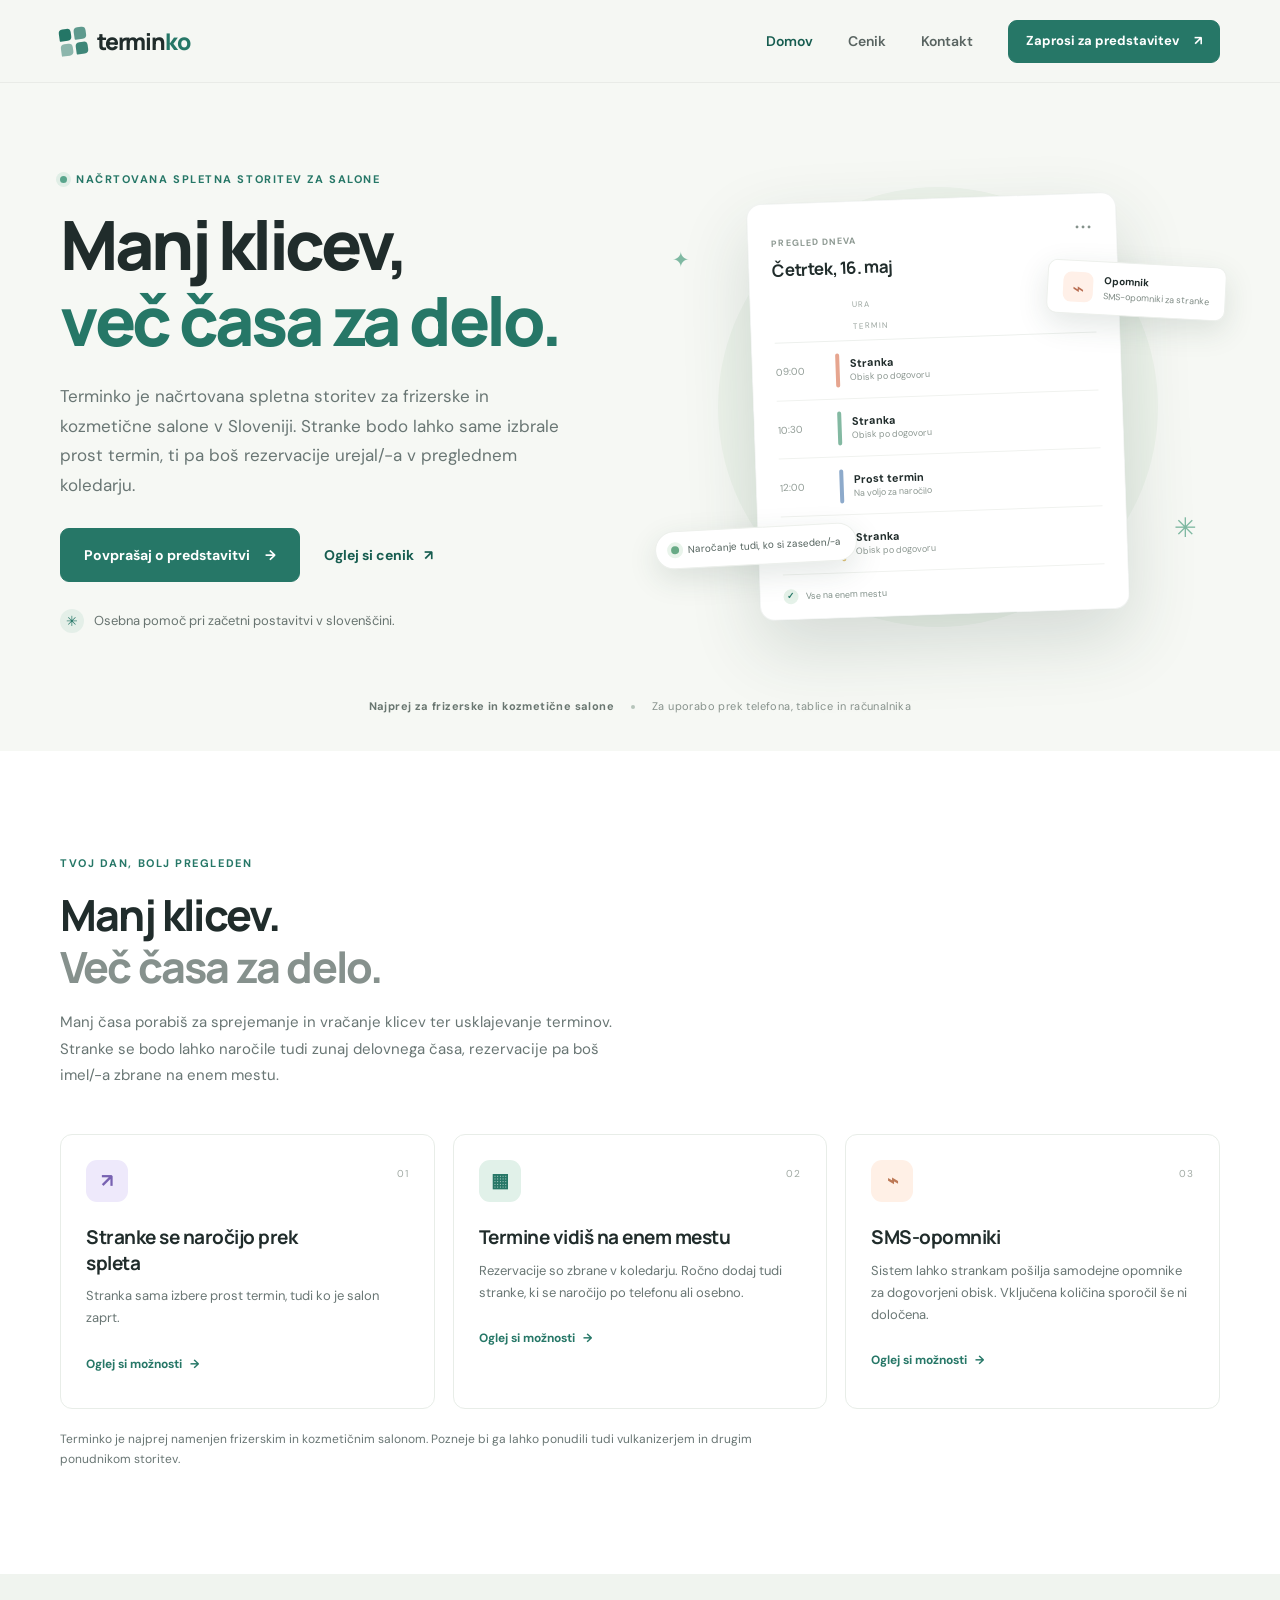
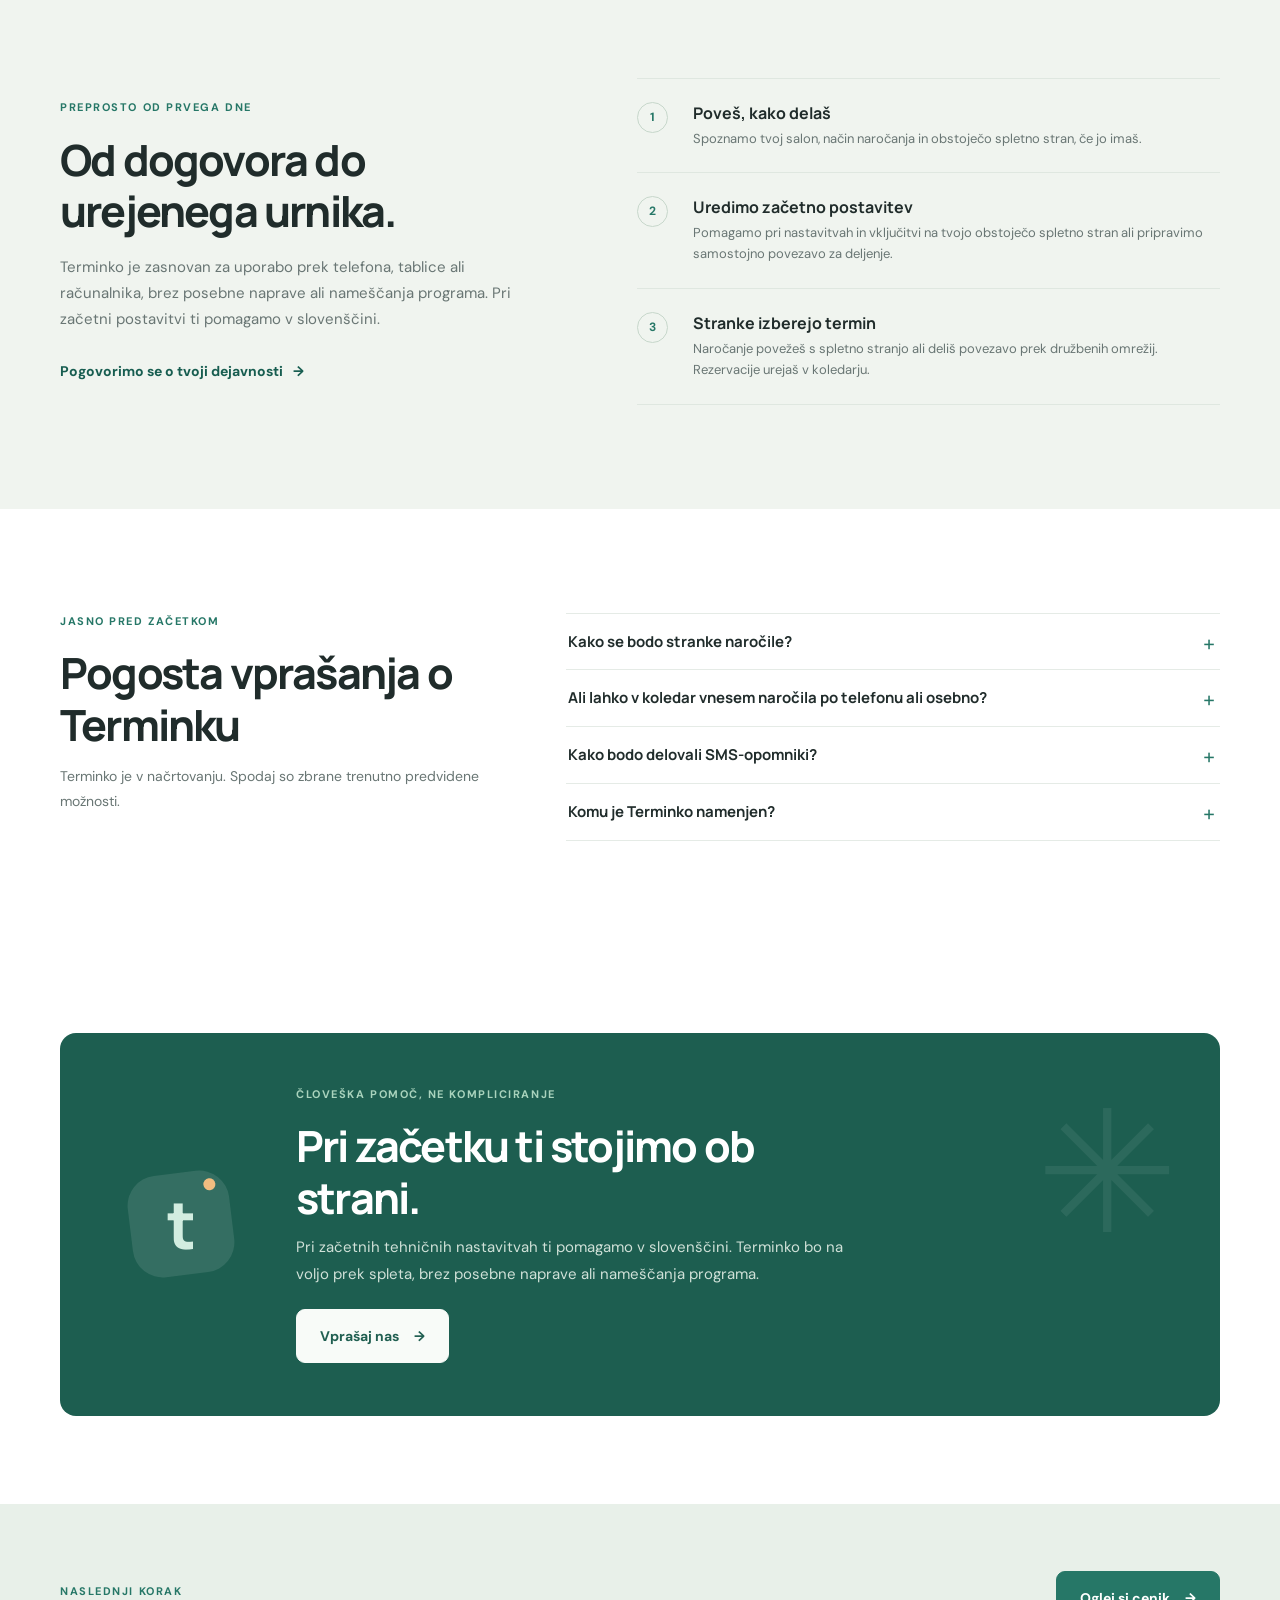
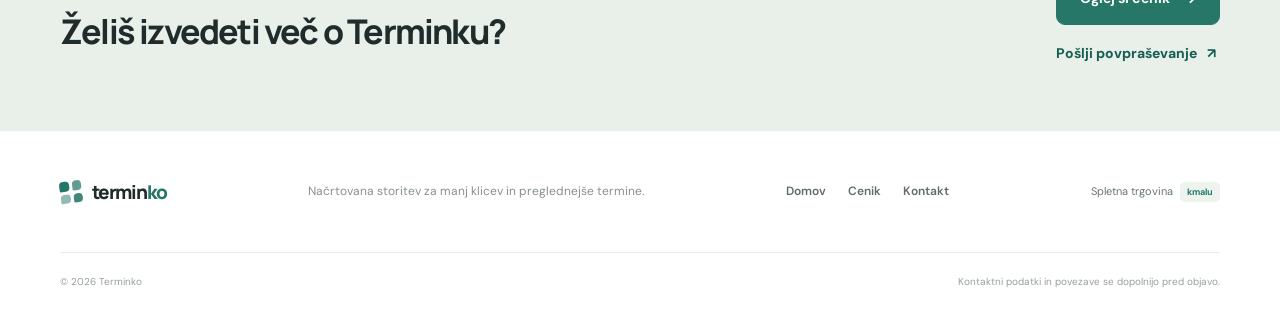
==== commit 7bdbb6f2: "Improve Terminko SEO and crawler discovery" ====
--- a/index.html
+++ b/index.html
@@ -3,11 +3,62 @@
 <head>
   <meta charset="utf-8">
   <meta name="viewport" content="width=device-width, initial-scale=1">
-  <meta name="description" content="Terminko je načrtovana spletna storitev za spletno naročanje, pregled terminov in SMS-opomnike za frizerske ter kozmetične salone.">
+  <meta name="description" content="Terminko je načrtovana spletna storitev za frizerske in kozmetične salone: spletno naročanje, koledar rezervacij in SMS-opomniki.">
   <meta name="theme-color" content="#f6f8f4">
-  <title>Terminko — manj klicev, več časa za delo</title>
+  <title>Spletno naročanje za salone | Terminko</title>
   <link rel="stylesheet" href="styles.css">
   <script src="script.js" defer></script>
+  <link rel="canonical" href="https://terminko.pages.dev/">
+  <link rel="icon" href="/favicon.svg" type="image/svg+xml">
+  <meta property="og:type" content="website">
+  <meta property="og:locale" content="sl_SI">
+  <meta property="og:site_name" content="Terminko">
+  <meta property="og:title" content="Spletno naročanje za salone | Terminko">
+  <meta property="og:description" content="Terminko je načrtovana spletna storitev za frizerske in kozmetične salone: spletno naročanje, koledar rezervacij in SMS-opomniki.">
+  <meta property="og:url" content="https://terminko.pages.dev/">
+  <meta name="twitter:card" content="summary">
+  <script type="application/ld+json">
+  {
+    "@context": "https://schema.org",
+    "@graph": [
+      {
+        "@type": "Organization",
+        "@id": "https://terminko.pages.dev/#organization",
+        "name": "Terminko",
+        "url": "https://terminko.pages.dev/",
+        "description": "Načrtovana spletna storitev za spletno naročanje in urejanje terminov v frizerskih in kozmetičnih salonih.",
+        "areaServed": {
+          "@type": "Country",
+          "name": "Slovenia"
+        }
+      },
+      {
+        "@type": "WebSite",
+        "@id": "https://terminko.pages.dev/#website",
+        "url": "https://terminko.pages.dev/",
+        "name": "Terminko",
+        "inLanguage": "sl-SI",
+        "publisher": {
+          "@id": "https://terminko.pages.dev/#organization"
+        }
+      },
+      {
+        "@type": "WebPage",
+        "@id": "https://terminko.pages.dev/#webpage",
+        "url": "https://terminko.pages.dev/",
+        "name": "Spletno naročanje za frizerske in kozmetične salone",
+        "description": "Terminko je načrtovana spletna storitev za frizerske in kozmetične salone: spletno naročanje, koledar rezervacij in SMS-opomniki.",
+        "inLanguage": "sl-SI",
+        "isPartOf": {
+          "@id": "https://terminko.pages.dev/#website"
+        },
+        "about": {
+          "@id": "https://terminko.pages.dev/#organization"
+        }
+      }
+    ]
+  }
+  </script>
 </head>
 <body>
   <a class="skip-link" href="#vsebina">Preskoči na vsebino</a>
@@ -69,6 +120,17 @@
       </div>
     </section>
 
+    <section class="section-space section-white faq-section" aria-labelledby="faq-title">
+      <div class="container faq-layout">
+        <div class="faq-intro"><p class="eyebrow">Jasno pred začetkom</p><h2 id="faq-title">Pogosta vprašanja o Terminku</h2><p>Terminko je v načrtovanju. Spodaj so zbrane trenutno predvidene možnosti.</p></div>
+        <div class="faq-list">
+          <details><summary>Kako se bodo stranke naročile?</summary><p>Stranke bodo lahko same izbrale prost termin prek spleta. Povezavo bo mogoče vključiti na obstoječo spletno stran ali jo deliti samostojno, na primer prek družbenih omrežij.</p></details>
+          <details><summary>Ali lahko v koledar vnesem naročila po telefonu ali osebno?</summary><p>Da. Podjetnik bo lahko rezervacije strank, ki se naročijo po telefonu ali osebno, dodal v koledar tudi ročno.</p></details>
+          <details><summary>Kako bodo delovali SMS-opomniki?</summary><p>Terminko lahko strankam pošilja samodejne SMS-opomnike za dogovorjeni obisk. Vključena količina sporočil še ni določena, dodatna poraba pa se lahko zaračuna posebej.</p></details>
+          <details><summary>Komu je Terminko namenjen?</summary><p>Prvi ciljni uporabniki so frizerski in kozmetični saloni v Sloveniji. Pozneje bi storitev lahko ponudili tudi vulkanizerjem in drugim ponudnikom storitev.</p></details>
+        </div>
+      </div>
+    </section>
     <section class="section-space support-section"><div class="container support-panel"><div class="support-symbol" aria-hidden="true"><span>t</span><i></i></div><div><p class="eyebrow">Človeška pomoč, ne kompliciranje</p><h2>Pri začetku ti stojimo ob strani.</h2><p>Pri začetnih tehničnih nastavitvah ti pomagamo v slovenščini. Terminko bo na voljo prek spleta, brez posebne naprave ali nameščanja programa.</p><a class="button button-light" href="kontakt.html#povprasevanje">Vprašaj nas <span aria-hidden="true">→</span></a></div><div class="support-decoration" aria-hidden="true">✳</div></div></section>
 
     <section class="final-cta"><div class="container cta-inner"><div><p class="eyebrow">Naslednji korak</p><h2>Želiš izvedeti več o Terminku?</h2></div><div class="cta-actions"><a class="button" href="cenik.html">Oglej si cenik <span aria-hidden="true">→</span></a><a class="text-link" href="kontakt.html">Pošlji povpraševanje <span aria-hidden="true">↗</span></a></div></div></section>
--- a/styles.css
+++ b/styles.css
@@ -2,6 +2,6 @@
 
 :root{--ink:#202c2b;--muted:#697674;--green:#267767;--green-dark:#175d50;--mint:#e1f1e9;--paper:#f6f8f4;--white:#fff;--line:#e5ebe6;--lilac:#eee9fb;--peach:#fff0e6;--shadow:0 24px 80px rgba(30,60,50,.1);--sans:'DM Sans',Arial,sans-serif;--display:'Manrope','DM Sans',Arial,sans-serif}
 *{box-sizing:border-box}html{scroll-behavior:smooth}body{margin:0;background:var(--paper);color:var(--ink);font-family:var(--sans);font-size:16px;line-height:1.6;-webkit-font-smoothing:antialiased}a{color:inherit;text-decoration:none}button,input,textarea{font:inherit}button,a,input,textarea{outline-color:#317f6e;outline-offset:3px}.container{width:min(1160px,calc(100% - 48px));margin-inline:auto}.sr-only{position:absolute;width:1px;height:1px;padding:0;margin:-1px;overflow:hidden;clip:rect(0,0,0,0);white-space:nowrap;border:0}.skip-link{position:fixed;z-index:99;top:8px;left:8px;transform:translateY(-150%);background:var(--ink);color:#fff;padding:10px 16px;border-radius:8px}.skip-link:focus{transform:none}.site-header{position:relative;z-index:10;background:rgba(246,248,244,.92);border-bottom:1px solid rgba(32,44,43,.06)}.nav-wrap{min-height:82px;display:flex;align-items:center;justify-content:space-between}.brand{display:inline-flex;align-items:center;gap:10px;font:800 23px var(--display);letter-spacing:-1.2px}.brand-accent{color:var(--green)}.brand-mark{width:27px;height:27px;display:grid;grid-template-columns:repeat(2,1fr);gap:3px;transform:rotate(-8deg)}.brand-mark i{display:block;background:#247666;border-radius:4px 4px 4px 1px}.brand-mark i:nth-child(2){opacity:.72}.brand-mark i:nth-child(3){opacity:.5}.brand-mark i:nth-child(4){opacity:.88}.site-nav{display:flex;align-items:center;gap:35px;font-size:14px;font-weight:600}.site-nav>a:not(.button){color:#596461;transition:color .2s}.site-nav>a:not(.button):hover,.site-nav>a[aria-current=page]{color:var(--green-dark)}.button{min-height:54px;padding:0 23px;display:inline-flex;align-items:center;justify-content:center;gap:15px;border:1px solid var(--green);border-radius:9px;background:var(--green);color:white;font-weight:700;font-size:14px;transition:transform .2s,background .2s,border-color .2s}.button:hover{transform:translateY(-2px);background:var(--green-dark);border-color:var(--green-dark)}.button-small{min-height:43px;padding:0 17px;font-size:13px}.menu-toggle{display:none}.section-space{padding:104px 0}.hero{padding:70px 0 26px;overflow:hidden}.hero-grid{display:grid;grid-template-columns:1fr 1fr;gap:30px;align-items:center;min-height:480px}.hero-copy{padding:18px 0 28px;position:relative;z-index:1}.eyebrow{display:flex;align-items:center;gap:9px;margin:0 0 17px;color:var(--green);font-size:11px;font-weight:700;letter-spacing:1.55px;text-transform:uppercase}.eyebrow-dot{width:7px;height:7px;border-radius:50%;background:#59a58c;box-shadow:0 0 0 4px #e0eee6}.hero h1,.inner-hero h1{margin:0;font:800 clamp(43px,5.4vw,68px)/1.12 var(--display);letter-spacing:-3.5px}.text-accent{color:var(--green)}.hero-lede{max-width:500px;color:var(--muted);font-size:17px;line-height:1.75;margin:24px 0 27px}.hero-actions{display:flex;align-items:center;gap:24px;flex-wrap:wrap}.text-link{display:inline-flex;align-items:center;gap:10px;color:var(--green-dark);font-size:14px;font-weight:700}.text-link:hover,.card-link:hover{gap:14px}.text-link,.card-link{transition:gap .2s}.hero-note{display:flex;gap:10px;align-items:center;color:#687470;font-size:13px;margin-top:27px}.note-icon{width:24px;height:24px;display:grid;place-items:center;border-radius:50%;background:#e4efe8;color:var(--green);font-size:14px}.hero-visual{position:relative;min-height:480px;display:grid;place-items:center}.visual-orbit{position:absolute;border-radius:50%;background:#edf3eb}.orbit-one{width:440px;height:440px}.orbit-two{width:370px;height:370px;border:1px solid #d9e8dd;background:transparent}.calendar-card{position:relative;z-index:2;width:min(370px,82%);padding:24px 23px 15px;background:#fff;border:1px solid rgba(28,58,47,.06);border-radius:15px;box-shadow:0 28px 70px rgba(36,67,55,.16);transform:rotate(-2deg)}.calendar-top{display:flex;align-items:flex-start;justify-content:space-between;margin-bottom:19px}.mini-label{font-size:9px;color:#8c9891;letter-spacing:1.1px;font-weight:700}.calendar-top h2{font:700 17px var(--display);margin:4px 0 0;letter-spacing:-.4px}.calendar-dots{color:#85928c;letter-spacing:2px;font-size:12px}.calendar-rule{display:grid;grid-template-columns:50px 9px 1fr;align-items:center;gap:10px;padding:0 0 7px;color:#9ba59f;font-size:8px;letter-spacing:1px;border-bottom:1px solid #edf0ed}.calendar-rule span:first-child{grid-column:2}.calendar-rule span:last-child{grid-column:3}.appointment{height:58px;display:grid;grid-template-columns:50px 4px 1fr;gap:10px;align-items:center;border-bottom:1px solid #f0f2ef}.time{font-size:10px;color:#929d97}.appt-bar{height:34px;border-radius:5px}.coral{background:#e6a58f}.green{background:#83b9a2}.blue{background:#8daacb}.yellow{background:#dfc279}.appt-info{display:flex;flex-direction:column;line-height:1.4}.appt-info strong{font-size:11px}.appt-info small{font-size:9px;color:#8d9892}.calendar-footer{padding-top:14px;color:#82918a;font-size:9px}.tiny-check{display:inline-grid;place-items:center;width:15px;height:15px;background:#e5f2e9;color:var(--green);border-radius:50%;font-weight:700;margin-right:5px}.floating-chip{position:absolute;z-index:3;display:flex;align-items:center;background:white;box-shadow:0 10px 30px rgba(42,68,56,.13);border:1px solid #edf0ec}.chip-reminder{right:-1%;top:96px;gap:11px;padding:11px 15px;border-radius:10px;transform:rotate(3deg)}.chip-icon{width:30px;height:30px;display:grid;place-items:center;border-radius:8px;background:#fff0e8;color:#b96e52;font-size:20px}.chip-reminder span:last-child{display:flex;flex-direction:column}.chip-reminder strong{font-size:10px}.chip-reminder small{font-size:9px;color:#7f8b85}.chip-online{left:0;bottom:82px;gap:9px;border-radius:30px;padding:10px 15px;color:#53625d;font-size:10px;transform:rotate(-3deg)}.online-dot{width:8px;height:8px;background:#68aa86;border-radius:50%;box-shadow:0 0 0 4px #e9f4eb}.sparkle{position:absolute;color:#7fb9a2}.sparkle-a{right:4%;bottom:98px;font-size:27px}.sparkle-b{left:3%;top:77px;font-size:21px}.trust-line{display:flex;align-items:center;justify-content:center;gap:17px;padding:37px 0 9px;color:#87928c;font-size:11px;letter-spacing:.4px}.trust-line>span:first-child{font-weight:700;color:#697670}.trust-separator{width:4px;height:4px;border-radius:50%;background:#b6c5ba}.section-white{background:#fff}.section-heading{max-width:620px;margin-bottom:46px}.section-heading h2,.how-intro h2,.support-panel h2,.final-cta h2,.pricing-intro h2,.price-help h2,.contact-aside h2{font:750 clamp(30px,4vw,43px)/1.2 var(--display);letter-spacing:-1.8px;margin:0 0 17px}.section-heading>p:last-child,.how-intro>p:not(.eyebrow),.support-panel>div>p:not(.eyebrow),.pricing-intro>p,.price-help p,.contact-aside>p:not(.eyebrow){max-width:560px;color:var(--muted);font-size:15px;line-height:1.75;margin:0}.text-muted{color:#86918d}.feature-grid{display:grid;grid-template-columns:repeat(3,1fr);gap:18px}.feature-footnote{max-width:740px;margin:21px 0 0;color:var(--muted);font-size:12px;line-height:1.65}.feature-card{position:relative;min-height:275px;padding:25px 25px 23px;border:1px solid #e8ede8;border-radius:12px;background:#fff;transition:transform .2s,box-shadow .2s}.feature-card:hover{transform:translateY(-4px);box-shadow:0 15px 35px rgba(35,60,46,.07)}.feature-icon,.price-icon{width:42px;height:42px;border-radius:11px;display:grid;place-items:center;font-size:19px;font-weight:700}.icon-lilac{background:var(--lilac);color:#7862b2}.icon-mint{background:var(--mint);color:#267767}.icon-peach{background:var(--peach);color:#bd7956}.card-number{position:absolute;right:25px;top:31px;color:#a1aaa4;font-size:10px;letter-spacing:1px}.feature-card h3{font:700 19px/1.35 var(--display);letter-spacing:-.5px;margin:23px 0 9px;max-width:260px}.feature-card p{font-size:13px;line-height:1.7;color:var(--muted);margin:0 0 20px}.card-link{font-size:12px;color:var(--green);font-weight:700;display:inline-flex;gap:8px}.how-section{background:#f0f4ef}.how-grid{display:grid;grid-template-columns:.9fr 1.1fr;gap:100px;align-items:center}.how-intro>p:not(.eyebrow){margin-bottom:25px}.steps-list{list-style:none;padding:0;margin:0;border-top:1px solid #dfe7e0}.steps-list li{display:grid;grid-template-columns:40px 1fr;gap:16px;padding:23px 0;border-bottom:1px solid #dfe7e0}.step-count{width:31px;height:31px;display:grid;place-items:center;border:1px solid #c7d7cb;border-radius:50%;color:var(--green);font-size:12px;font-weight:700}.steps-list h3{font:700 16px var(--display);margin:0 0 5px}.steps-list p{font-size:13px;color:var(--muted);margin:0}.support-section{padding-top:88px;padding-bottom:88px;background:#fff}.support-panel{position:relative;overflow:hidden;display:grid;grid-template-columns:130px 1fr;gap:36px;align-items:center;padding:53px 70px;border-radius:16px;background:#1d5e50;color:#fff}.support-symbol{position:relative;width:102px;height:102px;display:grid;place-items:center;border-radius:30px;background:rgba(255,255,255,.1);transform:rotate(-7deg)}.support-symbol span{font:800 66px var(--display);color:#d2ede0;transform:rotate(7deg)}.support-symbol i{position:absolute;right:12px;top:9px;width:12px;height:12px;border-radius:50%;background:#f1bd80}.support-panel .eyebrow{color:#a9d3bd}.support-panel h2{max-width:520px;margin-bottom:11px}.support-panel>div>p:not(.eyebrow){color:#d0e1d8;margin-bottom:22px}.button-light{background:#f8fbf8;color:#205f51;border-color:#f8fbf8}.button-light:hover{background:#e8f4eb;border-color:#e8f4eb}.support-decoration{position:absolute!important;right:42px;top:5px;font-size:170px;color:rgba(255,255,255,.07)}.final-cta{padding:67px 0;background:#e8f0e9}.cta-inner{display:flex;align-items:center;justify-content:space-between;gap:40px}.final-cta h2{max-width:560px;font-size:34px;margin:0}.final-cta .eyebrow{margin-bottom:10px}.cta-actions{display:flex;flex-direction:column;align-items:flex-start;gap:17px}.site-footer{background:#fff}.footer-main{min-height:122px;display:flex;align-items:center;justify-content:space-between;gap:25px;border-bottom:1px solid var(--line)}.footer-brand{font-size:19px}.footer-brand .brand-mark{width:22px;height:22px}.footer-main>p{margin:0;color:#87918c;font-size:12px}.footer-main nav{display:flex;gap:22px;font-size:12px;font-weight:600;color:#606d67}.footer-main nav a:hover{color:var(--green)}.shop-placeholder{font-size:11px;color:#69756f}.shop-placeholder span{margin-left:4px;padding:4px 7px;border-radius:5px;background:#edf4ed;color:var(--green);font-size:9px;font-weight:700}.footer-bottom{min-height:58px;display:flex;align-items:center;justify-content:space-between;color:#96a09a;font-size:10px}.inner-hero{padding:83px 0 78px}.inner-hero-grid{display:grid;grid-template-columns:1fr 230px;align-items:center;gap:40px}.inner-hero h1{font-size:clamp(42px,5vw,60px)}.inner-hero .hero-lede{max-width:650px;margin-bottom:0}.price-stamp{margin:auto;width:145px;height:145px;border:1px solid #b9d6c5;border-radius:50%;display:flex;flex-direction:column;align-items:center;justify-content:center;transform:rotate(10deg);color:var(--green);font-size:9px;letter-spacing:1px}.price-stamp strong{font:700 45px var(--display);line-height:1.1}.pricing-intro{display:flex;align-items:flex-end;justify-content:space-between;gap:40px;margin-bottom:38px}.pricing-intro h2{max-width:510px;margin-bottom:0}.pricing-intro>p{max-width:370px}.pricing-grid{display:grid;grid-template-columns:repeat(3,1fr);gap:16px;align-items:stretch}.price-card{position:relative;padding:26px 24px 24px;background:#fff;border:1px solid #e5ece6;border-radius:13px;display:flex;flex-direction:column}.price-card-featured{border:1.5px solid #70a991;box-shadow:0 12px 35px rgba(50,106,79,.1)}.popular-tag{position:absolute;right:16px;top:-12px;padding:5px 10px;background:#267767;color:#fff;border-radius:20px;font-size:8px;font-weight:700;letter-spacing:.8px}.price-card-top{display:flex;align-items:center;justify-content:space-between;margin-bottom:19px}.price-label{color:#8b9690;font-size:9px;letter-spacing:1.15px;font-weight:700}.price-card h3{font:700 21px var(--display);letter-spacing:-.5px;margin:0 0 7px}.price-description{font-size:12px;line-height:1.65;color:var(--muted);min-height:41px;margin:0 0 18px}.price-placeholder{font:700 20px var(--display);color:var(--green-dark)}.price-unit{font-size:10px;color:#8b9690;margin-top:2px}.price-card hr{height:1px;border:0;background:#e9eeea;width:100%;margin:20px 0}.price-card h4{font-size:11px;margin:0 0 10px}.check-list{list-style:none;padding:0;margin:0 0 24px;flex:1}.check-list li{position:relative;padding:5px 0 5px 21px;color:#52605a;font-size:11px}.check-list li:before{content:'✓';position:absolute;left:0;top:4px;color:#39866d;font-weight:700}.button-outline{background:white;color:var(--green-dark)}.button-outline:hover{color:#fff}.price-card .button{width:100%;padding:0 12px;font-size:12px;min-height:47px}.pricing-note{display:flex;align-items:center;gap:9px;margin:20px 0 0;color:#79857e;font-size:11px}.pricing-note span{color:var(--green);font-size:15px}.price-help{display:flex;align-items:center;justify-content:space-between;gap:35px}.price-help>div{max-width:620px}.price-help h2{margin-bottom:12px}.contact-hero{padding:75px 0 52px}.contact-hero h1{font-size:clamp(42px,5vw,60px)}.contact-hero .hero-lede{max-width:640px;margin:17px 0 0}.contact-grid{display:grid;grid-template-columns:.78fr 1.22fr;gap:80px;align-items:start}.contact-aside{padding-top:12px}.contact-aside h2{font-size:33px}.contact-aside>p:not(.eyebrow){margin-bottom:28px}.contact-detail{display:flex;align-items:center;gap:13px;margin:18px 0}.detail-icon{width:39px;height:39px;display:grid;place-items:center;border-radius:10px;background:#e6f1e9;color:var(--green);font-size:17px}.contact-detail div{display:flex;flex-direction:column}.contact-detail div span{font-size:10px;color:#89948e}.contact-detail a{font-size:13px;font-weight:700;color:#345d50}.contact-note{display:flex;gap:8px;margin-top:28px;padding-top:18px;border-top:1px solid #e6ece7;color:#86918b;font-size:10px}.contact-note span{color:var(--green)}.form-card{padding:30px 32px;background:#fff;border:1px solid #e7ece8;border-radius:13px;box-shadow:0 14px 40px rgba(32,60,44,.05)}.form-heading{display:flex;align-items:baseline;justify-content:space-between;gap:12px;margin-bottom:20px}.form-heading h2{margin:0;font:700 21px var(--display);letter-spacing:-.5px}.required-note{font-size:9px;color:#909a94}.form-notice{padding:12px 14px;border:1px solid #edddbb;border-radius:8px;background:#fff9ec;color:#796442;font-size:10px;line-height:1.55;margin-bottom:21px}.form-notice strong{display:block;color:#675333;font-size:11px}.form-row{margin-bottom:16px}.form-row label{display:flex;gap:4px;align-items:center;margin-bottom:6px;font-size:11px;font-weight:700;color:#384640}.form-row label>span:first-child{color:#ad6449}.form-row label .optional-label{margin-left:auto;color:#9aa39e;font-weight:400;font-size:9px}.form-row input,.form-row textarea{width:100%;border:1px solid #dfe7e1;border-radius:7px;padding:12px 13px;color:var(--ink);font-size:12px;background:#fcfdfb;transition:border .2s,box-shadow .2s}.form-row textarea{resize:vertical;min-height:110px}.form-row input::placeholder,.form-row textarea::placeholder{color:#a5afaa}.form-row input:focus,.form-row textarea:focus{border-color:#67a78d;box-shadow:0 0 0 3px rgba(74,143,113,.12);outline:0}.form-submit{width:100%;min-height:49px}.form-submit:disabled{cursor:not-allowed;background:#a1b7ac;border-color:#a1b7ac;color:#f8faf8;transform:none}.form-status{font-size:9px;color:#8c9791;text-align:center;margin:10px 0 0}
-@media(max-width:900px){.container{width:min(100% - 40px,700px)}.site-nav{gap:22px}.hero-grid{grid-template-columns:1fr 1fr;gap:10px}.hero h1{font-size:54px}.hero-visual{min-height:410px}.orbit-one{width:350px;height:350px}.orbit-two{width:300px;height:300px}.calendar-card{width:330px}.chip-reminder{right:-4%}.chip-online{left:-4%}.how-grid{gap:55px}.support-panel{padding:46px 45px;grid-template-columns:100px 1fr;gap:25px}.contact-grid{gap:40px}.pricing-grid{gap:10px}.price-card{padding:23px 17px}.footer-main{flex-wrap:wrap;padding:24px 0}.footer-main>p{order:3;width:100%}.footer-main nav{margin-left:auto}}
-@media(max-width:680px){.container{width:calc(100% - 40px)}.nav-wrap{min-height:70px}.brand{font-size:21px}.menu-toggle{width:43px;height:43px;border:1px solid #dfe8e1;border-radius:9px;background:#fff;display:flex;flex-direction:column;align-items:center;justify-content:center;gap:5px}.menu-toggle>span:not(.sr-only){width:17px;height:2px;background:#35584e;border-radius:2px;transition:transform .2s}.menu-toggle[aria-expanded=true]>span:nth-of-type(2){transform:translateY(3.5px) rotate(45deg)}.menu-toggle[aria-expanded=true]>span:nth-of-type(3){transform:translateY(-3.5px) rotate(-45deg)}.site-nav{display:none;position:absolute;left:0;right:0;top:69px;padding:16px 20px 22px;background:#fff;border-bottom:1px solid var(--line);box-shadow:0 15px 25px rgba(30,60,50,.08);align-items:stretch;gap:0;flex-direction:column}.site-nav.is-open{display:flex}.site-nav>a:not(.button){padding:12px 3px;border-bottom:1px solid #f0f2f0}.site-nav .button{margin-top:14px}.section-space{padding:72px 0}.hero{padding:49px 0 19px}.hero-grid{display:flex;flex-direction:column;align-items:stretch;gap:2px}.hero-copy{padding:0}.hero h1{font-size:clamp(42px,12vw,58px);letter-spacing:-2.8px}.hero-lede{font-size:15px;margin:17px 0 21px;line-height:1.7}.hero-actions{align-items:flex-start;gap:17px;flex-direction:column}.hero-actions .button{width:100%;justify-content:space-between}.hero-note{margin-top:17px}.hero-visual{min-height:390px;margin-top:0}.orbit-one{width:330px;height:330px}.orbit-two{width:275px;height:275px}.calendar-card{width:min(330px,83%);padding:21px 18px 13px}.calendar-top h2{font-size:15px}.appointment{height:53px}.chip-reminder{right:-2%;top:54px}.chip-online{left:-2%;bottom:55px;font-size:9px}.sparkle-a{right:0;bottom:80px}.sparkle-b{left:2%;top:62px}.trust-line{padding:19px 0 8px;gap:9px;flex-wrap:wrap;font-size:9px;line-height:1.4}.trust-line>span:first-child{width:100%;text-align:center}.section-heading{margin-bottom:29px}.section-heading h2,.how-intro h2,.support-panel h2,.pricing-intro h2,.price-help h2,.contact-aside h2{font-size:32px;letter-spacing:-1.3px}.section-heading>p:last-child{font-size:14px}.feature-grid{grid-template-columns:1fr;gap:12px}.feature-card{min-height:0;padding:21px}.feature-card h3{margin-top:16px;font-size:18px}.feature-card p{margin-bottom:14px}.how-grid{grid-template-columns:1fr;gap:33px}.steps-list li{padding:17px 0}.support-section{padding:60px 0}.support-panel{display:block;padding:30px 25px}.support-symbol{width:68px;height:68px;margin-bottom:23px;border-radius:20px}.support-symbol span{font-size:48px}.support-panel h2{font-size:30px}.support-panel>div>p:not(.eyebrow){font-size:13px}.support-decoration{right:11px;top:6px;font-size:100px}.final-cta{padding:48px 0}.cta-inner{align-items:flex-start;flex-direction:column;gap:25px}.final-cta h2{font-size:30px;letter-spacing:-1.3px}.cta-actions{width:100%;align-items:stretch}.cta-actions .button{width:100%;justify-content:space-between}.cta-actions .text-link{align-self:center}.footer-main{gap:13px;align-items:flex-start}.footer-main>p{font-size:11px}.footer-main nav{width:100%;margin:3px 0 0;justify-content:flex-start;gap:24px}.shop-placeholder{margin-left:auto}.footer-bottom{align-items:flex-start;justify-content:center;gap:5px;flex-direction:column;padding:13px 0;font-size:9px}.inner-hero{padding:57px 0 47px}.inner-hero-grid{grid-template-columns:1fr;gap:20px}.inner-hero h1,.contact-hero h1{font-size:clamp(40px,11vw,54px);letter-spacing:-2.5px}.inner-hero .hero-lede{font-size:14px;margin-top:14px}.price-stamp{position:absolute;right:27px;top:94px;width:70px;height:70px;font-size:5px;opacity:.65}.price-stamp strong{font-size:22px}.pricing-intro{display:block;margin-bottom:27px}.pricing-intro>p{margin-top:13px;font-size:13px}.pricing-grid{grid-template-columns:1fr;gap:17px}.price-card{padding:24px}.price-description{min-height:0}.price-help{align-items:flex-start;flex-direction:column}.price-help p{font-size:13px}.price-help .button{width:100%;justify-content:space-between}.pricing-note{align-items:flex-start;line-height:1.5}.contact-hero{padding:54px 0 35px}.contact-hero .hero-lede{font-size:14px}.contact-grid{grid-template-columns:1fr;gap:32px}.contact-aside{padding-top:0}.contact-aside h2{font-size:29px}.contact-aside>p:not(.eyebrow){font-size:13px}.contact-detail{margin:12px 0}.contact-note{margin-top:18px}.form-card{padding:23px 18px}.form-heading h2{font-size:19px}.form-heading{align-items:flex-start;flex-direction:column;gap:4px}.form-notice{font-size:9px}.form-row input,.form-row textarea{font-size:13px}}
+.faq-layout{display:grid;grid-template-columns:.8fr 1.2fr;gap:70px;align-items:start}.faq-intro h2{font:750 clamp(30px,4vw,43px)/1.2 var(--display);letter-spacing:-1.8px;margin:0 0 14px}.faq-intro>p:last-child{max-width:440px;color:var(--muted);font-size:14px;line-height:1.75;margin:0}.faq-list{border-top:1px solid var(--line)}.faq-list details{border-bottom:1px solid var(--line);padding:17px 2px}.faq-list summary{cursor:pointer;list-style:none;padding-right:30px;position:relative;font:700 15px/1.45 var(--display)}.faq-list summary::-webkit-details-marker{display:none}.faq-list summary::after{content:"+";position:absolute;right:3px;top:-2px;color:var(--green);font-size:21px;font-weight:500}.faq-list details[open] summary::after{content:"−"}.faq-list details p{margin:10px 0 2px;color:var(--muted);font-size:13px;line-height:1.7}@media(max-width:900px){.container{width:min(100% - 40px,700px)}.site-nav{gap:22px}.hero-grid{grid-template-columns:1fr 1fr;gap:10px}.hero h1{font-size:54px}.hero-visual{min-height:410px}.orbit-one{width:350px;height:350px}.orbit-two{width:300px;height:300px}.calendar-card{width:330px}.chip-reminder{right:-4%}.chip-online{left:-4%}.how-grid{gap:55px}.faq-layout{gap:38px}.support-panel{padding:46px 45px;grid-template-columns:100px 1fr;gap:25px}.contact-grid{gap:40px}.pricing-grid{gap:10px}.price-card{padding:23px 17px}.footer-main{flex-wrap:wrap;padding:24px 0}.footer-main>p{order:3;width:100%}.footer-main nav{margin-left:auto}}
+@media(max-width:680px){.container{width:calc(100% - 40px)}.nav-wrap{min-height:70px}.brand{font-size:21px}.menu-toggle{width:43px;height:43px;border:1px solid #dfe8e1;border-radius:9px;background:#fff;display:flex;flex-direction:column;align-items:center;justify-content:center;gap:5px}.menu-toggle>span:not(.sr-only){width:17px;height:2px;background:#35584e;border-radius:2px;transition:transform .2s}.menu-toggle[aria-expanded=true]>span:nth-of-type(2){transform:translateY(3.5px) rotate(45deg)}.menu-toggle[aria-expanded=true]>span:nth-of-type(3){transform:translateY(-3.5px) rotate(-45deg)}.site-nav{display:none;position:absolute;left:0;right:0;top:69px;padding:16px 20px 22px;background:#fff;border-bottom:1px solid var(--line);box-shadow:0 15px 25px rgba(30,60,50,.08);align-items:stretch;gap:0;flex-direction:column}.site-nav.is-open{display:flex}.site-nav>a:not(.button){padding:12px 3px;border-bottom:1px solid #f0f2f0}.site-nav .button{margin-top:14px}.section-space{padding:72px 0}.hero{padding:49px 0 19px}.hero-grid{display:flex;flex-direction:column;align-items:stretch;gap:2px}.hero-copy{padding:0}.hero h1{font-size:clamp(42px,12vw,58px);letter-spacing:-2.8px}.hero-lede{font-size:15px;margin:17px 0 21px;line-height:1.7}.hero-actions{align-items:flex-start;gap:17px;flex-direction:column}.hero-actions .button{width:100%;justify-content:space-between}.hero-note{margin-top:17px}.hero-visual{min-height:390px;margin-top:0}.orbit-one{width:330px;height:330px}.orbit-two{width:275px;height:275px}.calendar-card{width:min(330px,83%);padding:21px 18px 13px}.calendar-top h2{font-size:15px}.appointment{height:53px}.chip-reminder{right:-2%;top:54px}.chip-online{left:-2%;bottom:55px;font-size:9px}.sparkle-a{right:0;bottom:80px}.sparkle-b{left:2%;top:62px}.trust-line{padding:19px 0 8px;gap:9px;flex-wrap:wrap;font-size:9px;line-height:1.4}.trust-line>span:first-child{width:100%;text-align:center}.section-heading{margin-bottom:29px}.section-heading h2,.how-intro h2,.support-panel h2,.pricing-intro h2,.price-help h2,.contact-aside h2{font-size:32px;letter-spacing:-1.3px}.section-heading>p:last-child{font-size:14px}.feature-grid{grid-template-columns:1fr;gap:12px}.feature-card{min-height:0;padding:21px}.feature-card h3{margin-top:16px;font-size:18px}.feature-card p{margin-bottom:14px}.how-grid{grid-template-columns:1fr;gap:33px}.faq-layout{grid-template-columns:1fr;gap:27px}.faq-intro h2{font-size:32px;letter-spacing:-1.3px}.steps-list li{padding:17px 0}.support-section{padding:60px 0}.support-panel{display:block;padding:30px 25px}.support-symbol{width:68px;height:68px;margin-bottom:23px;border-radius:20px}.support-symbol span{font-size:48px}.support-panel h2{font-size:30px}.support-panel>div>p:not(.eyebrow){font-size:13px}.support-decoration{right:11px;top:6px;font-size:100px}.final-cta{padding:48px 0}.cta-inner{align-items:flex-start;flex-direction:column;gap:25px}.final-cta h2{font-size:30px;letter-spacing:-1.3px}.cta-actions{width:100%;align-items:stretch}.cta-actions .button{width:100%;justify-content:space-between}.cta-actions .text-link{align-self:center}.footer-main{gap:13px;align-items:flex-start}.footer-main>p{font-size:11px}.footer-main nav{width:100%;margin:3px 0 0;justify-content:flex-start;gap:24px}.shop-placeholder{margin-left:auto}.footer-bottom{align-items:flex-start;justify-content:center;gap:5px;flex-direction:column;padding:13px 0;font-size:9px}.inner-hero{padding:57px 0 47px}.inner-hero-grid{grid-template-columns:1fr;gap:20px}.inner-hero h1,.contact-hero h1{font-size:clamp(40px,11vw,54px);letter-spacing:-2.5px}.inner-hero .hero-lede{font-size:14px;margin-top:14px}.price-stamp{position:absolute;right:27px;top:94px;width:70px;height:70px;font-size:5px;opacity:.65}.price-stamp strong{font-size:22px}.pricing-intro{display:block;margin-bottom:27px}.pricing-intro>p{margin-top:13px;font-size:13px}.pricing-grid{grid-template-columns:1fr;gap:17px}.price-card{padding:24px}.price-description{min-height:0}.price-help{align-items:flex-start;flex-direction:column}.price-help p{font-size:13px}.price-help .button{width:100%;justify-content:space-between}.pricing-note{align-items:flex-start;line-height:1.5}.contact-hero{padding:54px 0 35px}.contact-hero .hero-lede{font-size:14px}.contact-grid{grid-template-columns:1fr;gap:32px}.contact-aside{padding-top:0}.contact-aside h2{font-size:29px}.contact-aside>p:not(.eyebrow){font-size:13px}.contact-detail{margin:12px 0}.contact-note{margin-top:18px}.form-card{padding:23px 18px}.form-heading h2{font-size:19px}.form-heading{align-items:flex-start;flex-direction:column;gap:4px}.form-notice{font-size:9px}.form-row input,.form-row textarea{font-size:13px}}
 @media(prefers-reduced-motion:reduce){html{scroll-behavior:auto}*,*::before,*::after{transition:none!important;animation:none!important}}
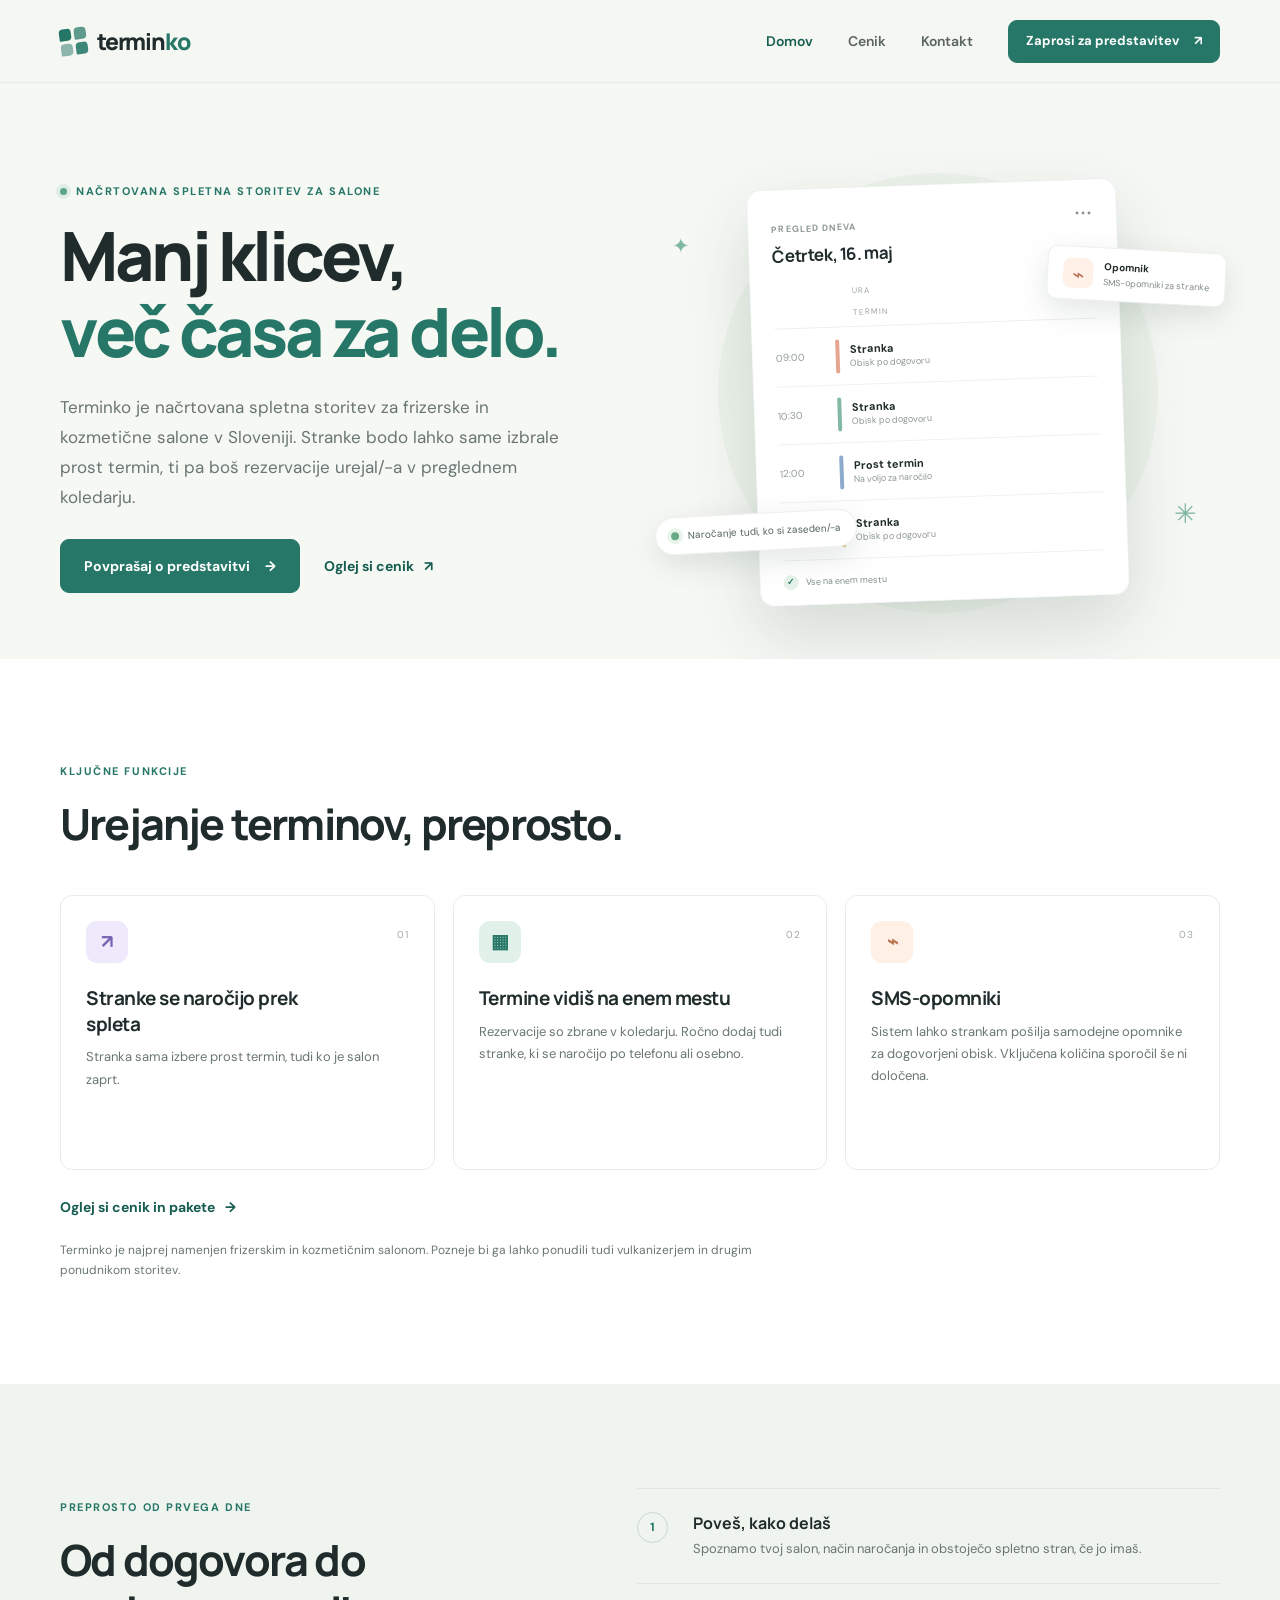
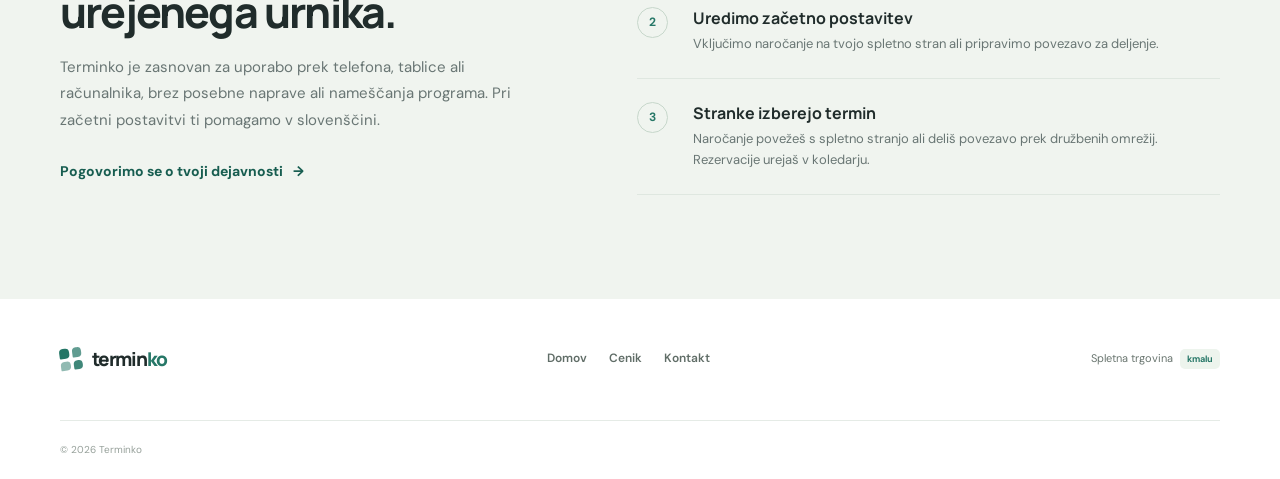
==== commit e918dbd0: "Poenostavi vsebino in cenik Terminka" ====
--- a/index.html
+++ b/index.html
@@ -81,7 +81,6 @@
           <h1>Manj klicev,<br><span class="text-accent">več časa za delo.</span></h1>
           <p class="hero-lede">Terminko je načrtovana spletna storitev za frizerske in kozmetične salone v Sloveniji. Stranke bodo lahko same izbrale prost termin, ti pa boš rezervacije urejal/-a v preglednem koledarju.</p>
           <div class="hero-actions"><a class="button" href="kontakt.html#povprasevanje">Povprašaj o predstavitvi <span aria-hidden="true">→</span></a><a class="text-link" href="cenik.html">Oglej si cenik <span aria-hidden="true">↗</span></a></div>
-          <div class="hero-note"><span class="note-icon" aria-hidden="true">✳</span><span>Osebna pomoč pri začetni postavitvi v slovenščini.</span></div>
         </div>
         <div class="hero-visual" aria-label="Ilustracija pregleda terminov v koledarju">
           <div class="visual-orbit orbit-one"></div><div class="visual-orbit orbit-two"></div>
@@ -99,42 +98,29 @@
           <span class="sparkle sparkle-a" aria-hidden="true">✳</span><span class="sparkle sparkle-b" aria-hidden="true">✦</span>
         </div>
       </div>
-      <div class="container trust-line"><span>Najprej za frizerske in kozmetične salone</span><span class="trust-separator"></span><span>Za uporabo prek telefona, tablice in računalnika</span></div>
-    </section>
+      </section>
 
     <section class="section-space section-white">
       <div class="container">
-        <div class="section-heading"><p class="eyebrow">Tvoj dan, bolj pregleden</p><h2>Manj klicev.<br><span class="text-muted">Več časa za delo.</span></h2><p>Manj časa porabiš za sprejemanje in vračanje klicev ter usklajevanje terminov. Stranke se bodo lahko naročile tudi zunaj delovnega časa, rezervacije pa boš imel/-a zbrane na enem mestu.</p></div>
+        <div class="section-heading"><p class="eyebrow">Ključne funkcije</p><h2>Urejanje terminov, preprosto.</h2></div>
         <div class="feature-grid">
-          <article class="feature-card"><span class="feature-icon icon-lilac" aria-hidden="true">↗</span><span class="card-number">01</span><h3>Stranke se naročijo prek spleta</h3><p>Stranka sama izbere prost termin, tudi ko je salon zaprt.</p><a href="cenik.html" class="card-link">Oglej si možnosti <span aria-hidden="true">→</span></a></article>
-          <article class="feature-card"><span class="feature-icon icon-mint" aria-hidden="true">▦</span><span class="card-number">02</span><h3>Termine vidiš na enem mestu</h3><p>Rezervacije so zbrane v koledarju. Ročno dodaj tudi stranke, ki se naročijo po telefonu ali osebno.</p><a href="cenik.html" class="card-link">Oglej si možnosti <span aria-hidden="true">→</span></a></article>
-          <article class="feature-card"><span class="feature-icon icon-peach" aria-hidden="true">⌁</span><span class="card-number">03</span><h3>SMS-opomniki</h3><p>Sistem lahko strankam pošilja samodejne opomnike za dogovorjeni obisk. Vključena količina sporočil še ni določena.</p><a href="cenik.html" class="card-link">Oglej si možnosti <span aria-hidden="true">→</span></a></article>
+          <article class="feature-card"><span class="feature-icon icon-lilac" aria-hidden="true">↗</span><span class="card-number">01</span><h3>Stranke se naročijo prek spleta</h3><p>Stranka sama izbere prost termin, tudi ko je salon zaprt.</p></article>
+          <article class="feature-card"><span class="feature-icon icon-mint" aria-hidden="true">▦</span><span class="card-number">02</span><h3>Termine vidiš na enem mestu</h3><p>Rezervacije so zbrane v koledarju. Ročno dodaj tudi stranke, ki se naročijo po telefonu ali osebno.</p></article>
+          <article class="feature-card"><span class="feature-icon icon-peach" aria-hidden="true">⌁</span><span class="card-number">03</span><h3>SMS-opomniki</h3><p>Sistem lahko strankam pošilja samodejne opomnike za dogovorjeni obisk. Vključena količina sporočil še ni določena.</p></article>
         </div>
+        <div class="feature-cta"><a class="text-link" href="cenik.html">Oglej si cenik in pakete <span aria-hidden="true">→</span></a></div>
         <p class="feature-footnote">Terminko je najprej namenjen frizerskim in kozmetičnim salonom. Pozneje bi ga lahko ponudili tudi vulkanizerjem in drugim ponudnikom storitev.</p>
       </div>
     </section>
 
     <section class="section-space how-section">
       <div class="container how-grid"><div class="how-intro"><p class="eyebrow">Preprosto od prvega dne</p><h2>Od dogovora do urejenega urnika.</h2><p>Terminko je zasnovan za uporabo prek telefona, tablice ali računalnika, brez posebne naprave ali nameščanja programa. Pri začetni postavitvi ti pomagamo v slovenščini.</p><a class="text-link" href="kontakt.html">Pogovorimo se o tvoji dejavnosti <span aria-hidden="true">→</span></a></div>
-        <ol class="steps-list"><li><span class="step-count">1</span><div><h3>Poveš, kako delaš</h3><p>Spoznamo tvoj salon, način naročanja in obstoječo spletno stran, če jo imaš.</p></div></li><li><span class="step-count">2</span><div><h3>Uredimo začetno postavitev</h3><p>Pomagamo pri nastavitvah in vključitvi na tvojo obstoječo spletno stran ali pripravimo samostojno povezavo za deljenje.</p></div></li><li><span class="step-count">3</span><div><h3>Stranke izberejo termin</h3><p>Naročanje povežeš s spletno stranjo ali deliš povezavo prek družbenih omrežij. Rezervacije urejaš v koledarju.</p></div></li></ol>
+        <ol class="steps-list"><li><span class="step-count">1</span><div><h3>Poveš, kako delaš</h3><p>Spoznamo tvoj salon, način naročanja in obstoječo spletno stran, če jo imaš.</p></div></li><li><span class="step-count">2</span><div><h3>Uredimo začetno postavitev</h3><p>Vključimo naročanje na tvojo spletno stran ali pripravimo povezavo za deljenje.</p></div></li><li><span class="step-count">3</span><div><h3>Stranke izberejo termin</h3><p>Naročanje povežeš s spletno stranjo ali deliš povezavo prek družbenih omrežij. Rezervacije urejaš v koledarju.</p></div></li></ol>
       </div>
     </section>
 
-    <section class="section-space section-white faq-section" aria-labelledby="faq-title">
-      <div class="container faq-layout">
-        <div class="faq-intro"><p class="eyebrow">Jasno pred začetkom</p><h2 id="faq-title">Pogosta vprašanja o Terminku</h2><p>Terminko je v načrtovanju. Spodaj so zbrane trenutno predvidene možnosti.</p></div>
-        <div class="faq-list">
-          <details><summary>Kako se bodo stranke naročile?</summary><p>Stranke bodo lahko same izbrale prost termin prek spleta. Povezavo bo mogoče vključiti na obstoječo spletno stran ali jo deliti samostojno, na primer prek družbenih omrežij.</p></details>
-          <details><summary>Ali lahko v koledar vnesem naročila po telefonu ali osebno?</summary><p>Da. Podjetnik bo lahko rezervacije strank, ki se naročijo po telefonu ali osebno, dodal v koledar tudi ročno.</p></details>
-          <details><summary>Kako bodo delovali SMS-opomniki?</summary><p>Terminko lahko strankam pošilja samodejne SMS-opomnike za dogovorjeni obisk. Vključena količina sporočil še ni določena, dodatna poraba pa se lahko zaračuna posebej.</p></details>
-          <details><summary>Komu je Terminko namenjen?</summary><p>Prvi ciljni uporabniki so frizerski in kozmetični saloni v Sloveniji. Pozneje bi storitev lahko ponudili tudi vulkanizerjem in drugim ponudnikom storitev.</p></details>
-        </div>
-      </div>
-    </section>
-    <section class="section-space support-section"><div class="container support-panel"><div class="support-symbol" aria-hidden="true"><span>t</span><i></i></div><div><p class="eyebrow">Človeška pomoč, ne kompliciranje</p><h2>Pri začetku ti stojimo ob strani.</h2><p>Pri začetnih tehničnih nastavitvah ti pomagamo v slovenščini. Terminko bo na voljo prek spleta, brez posebne naprave ali nameščanja programa.</p><a class="button button-light" href="kontakt.html#povprasevanje">Vprašaj nas <span aria-hidden="true">→</span></a></div><div class="support-decoration" aria-hidden="true">✳</div></div></section>
 
-    <section class="final-cta"><div class="container cta-inner"><div><p class="eyebrow">Naslednji korak</p><h2>Želiš izvedeti več o Terminku?</h2></div><div class="cta-actions"><a class="button" href="cenik.html">Oglej si cenik <span aria-hidden="true">→</span></a><a class="text-link" href="kontakt.html">Pošlji povpraševanje <span aria-hidden="true">↗</span></a></div></div></section>
   </main>
-  <footer class="site-footer"><div class="container footer-main"><a class="brand footer-brand" href="index.html"><span class="brand-mark" aria-hidden="true"><i></i><i></i><i></i><i></i></span><span>termin<span class="brand-accent">ko</span></span></a><p>Načrtovana storitev za manj klicev in preglednejše termine.</p><nav aria-label="Povezave v nogi"><a href="index.html">Domov</a><a href="cenik.html">Cenik</a><a href="kontakt.html">Kontakt</a></nav><span class="shop-placeholder">Spletna trgovina <span>kmalu</span></span></div><div class="container footer-bottom"><span>© <span data-year>2026</span> Terminko</span><span>Kontaktni podatki in povezave se dopolnijo pred objavo.</span></div></footer>
+  <footer class="site-footer"><div class="container footer-main"><a class="brand footer-brand" href="index.html"><span class="brand-mark" aria-hidden="true"><i></i><i></i><i></i><i></i></span><span>termin<span class="brand-accent">ko</span></span></a><nav aria-label="Povezave v nogi"><a href="index.html">Domov</a><a href="cenik.html">Cenik</a><a href="kontakt.html">Kontakt</a></nav><span class="shop-placeholder">Spletna trgovina <span>kmalu</span></span></div><div class="container footer-bottom"><span>© <span data-year>2026</span> Terminko</span></div></footer>
 </body>
 </html>
--- a/styles.css
+++ b/styles.css
@@ -1,7 +1,7 @@
 @import url('https://fonts.googleapis.com/css2?family=DM+Sans:wght@400;500;600;700&family=Manrope:wght@400;500;600;700;800&display=swap');
 
 :root{--ink:#202c2b;--muted:#697674;--green:#267767;--green-dark:#175d50;--mint:#e1f1e9;--paper:#f6f8f4;--white:#fff;--line:#e5ebe6;--lilac:#eee9fb;--peach:#fff0e6;--shadow:0 24px 80px rgba(30,60,50,.1);--sans:'DM Sans',Arial,sans-serif;--display:'Manrope','DM Sans',Arial,sans-serif}
-*{box-sizing:border-box}html{scroll-behavior:smooth}body{margin:0;background:var(--paper);color:var(--ink);font-family:var(--sans);font-size:16px;line-height:1.6;-webkit-font-smoothing:antialiased}a{color:inherit;text-decoration:none}button,input,textarea{font:inherit}button,a,input,textarea{outline-color:#317f6e;outline-offset:3px}.container{width:min(1160px,calc(100% - 48px));margin-inline:auto}.sr-only{position:absolute;width:1px;height:1px;padding:0;margin:-1px;overflow:hidden;clip:rect(0,0,0,0);white-space:nowrap;border:0}.skip-link{position:fixed;z-index:99;top:8px;left:8px;transform:translateY(-150%);background:var(--ink);color:#fff;padding:10px 16px;border-radius:8px}.skip-link:focus{transform:none}.site-header{position:relative;z-index:10;background:rgba(246,248,244,.92);border-bottom:1px solid rgba(32,44,43,.06)}.nav-wrap{min-height:82px;display:flex;align-items:center;justify-content:space-between}.brand{display:inline-flex;align-items:center;gap:10px;font:800 23px var(--display);letter-spacing:-1.2px}.brand-accent{color:var(--green)}.brand-mark{width:27px;height:27px;display:grid;grid-template-columns:repeat(2,1fr);gap:3px;transform:rotate(-8deg)}.brand-mark i{display:block;background:#247666;border-radius:4px 4px 4px 1px}.brand-mark i:nth-child(2){opacity:.72}.brand-mark i:nth-child(3){opacity:.5}.brand-mark i:nth-child(4){opacity:.88}.site-nav{display:flex;align-items:center;gap:35px;font-size:14px;font-weight:600}.site-nav>a:not(.button){color:#596461;transition:color .2s}.site-nav>a:not(.button):hover,.site-nav>a[aria-current=page]{color:var(--green-dark)}.button{min-height:54px;padding:0 23px;display:inline-flex;align-items:center;justify-content:center;gap:15px;border:1px solid var(--green);border-radius:9px;background:var(--green);color:white;font-weight:700;font-size:14px;transition:transform .2s,background .2s,border-color .2s}.button:hover{transform:translateY(-2px);background:var(--green-dark);border-color:var(--green-dark)}.button-small{min-height:43px;padding:0 17px;font-size:13px}.menu-toggle{display:none}.section-space{padding:104px 0}.hero{padding:70px 0 26px;overflow:hidden}.hero-grid{display:grid;grid-template-columns:1fr 1fr;gap:30px;align-items:center;min-height:480px}.hero-copy{padding:18px 0 28px;position:relative;z-index:1}.eyebrow{display:flex;align-items:center;gap:9px;margin:0 0 17px;color:var(--green);font-size:11px;font-weight:700;letter-spacing:1.55px;text-transform:uppercase}.eyebrow-dot{width:7px;height:7px;border-radius:50%;background:#59a58c;box-shadow:0 0 0 4px #e0eee6}.hero h1,.inner-hero h1{margin:0;font:800 clamp(43px,5.4vw,68px)/1.12 var(--display);letter-spacing:-3.5px}.text-accent{color:var(--green)}.hero-lede{max-width:500px;color:var(--muted);font-size:17px;line-height:1.75;margin:24px 0 27px}.hero-actions{display:flex;align-items:center;gap:24px;flex-wrap:wrap}.text-link{display:inline-flex;align-items:center;gap:10px;color:var(--green-dark);font-size:14px;font-weight:700}.text-link:hover,.card-link:hover{gap:14px}.text-link,.card-link{transition:gap .2s}.hero-note{display:flex;gap:10px;align-items:center;color:#687470;font-size:13px;margin-top:27px}.note-icon{width:24px;height:24px;display:grid;place-items:center;border-radius:50%;background:#e4efe8;color:var(--green);font-size:14px}.hero-visual{position:relative;min-height:480px;display:grid;place-items:center}.visual-orbit{position:absolute;border-radius:50%;background:#edf3eb}.orbit-one{width:440px;height:440px}.orbit-two{width:370px;height:370px;border:1px solid #d9e8dd;background:transparent}.calendar-card{position:relative;z-index:2;width:min(370px,82%);padding:24px 23px 15px;background:#fff;border:1px solid rgba(28,58,47,.06);border-radius:15px;box-shadow:0 28px 70px rgba(36,67,55,.16);transform:rotate(-2deg)}.calendar-top{display:flex;align-items:flex-start;justify-content:space-between;margin-bottom:19px}.mini-label{font-size:9px;color:#8c9891;letter-spacing:1.1px;font-weight:700}.calendar-top h2{font:700 17px var(--display);margin:4px 0 0;letter-spacing:-.4px}.calendar-dots{color:#85928c;letter-spacing:2px;font-size:12px}.calendar-rule{display:grid;grid-template-columns:50px 9px 1fr;align-items:center;gap:10px;padding:0 0 7px;color:#9ba59f;font-size:8px;letter-spacing:1px;border-bottom:1px solid #edf0ed}.calendar-rule span:first-child{grid-column:2}.calendar-rule span:last-child{grid-column:3}.appointment{height:58px;display:grid;grid-template-columns:50px 4px 1fr;gap:10px;align-items:center;border-bottom:1px solid #f0f2ef}.time{font-size:10px;color:#929d97}.appt-bar{height:34px;border-radius:5px}.coral{background:#e6a58f}.green{background:#83b9a2}.blue{background:#8daacb}.yellow{background:#dfc279}.appt-info{display:flex;flex-direction:column;line-height:1.4}.appt-info strong{font-size:11px}.appt-info small{font-size:9px;color:#8d9892}.calendar-footer{padding-top:14px;color:#82918a;font-size:9px}.tiny-check{display:inline-grid;place-items:center;width:15px;height:15px;background:#e5f2e9;color:var(--green);border-radius:50%;font-weight:700;margin-right:5px}.floating-chip{position:absolute;z-index:3;display:flex;align-items:center;background:white;box-shadow:0 10px 30px rgba(42,68,56,.13);border:1px solid #edf0ec}.chip-reminder{right:-1%;top:96px;gap:11px;padding:11px 15px;border-radius:10px;transform:rotate(3deg)}.chip-icon{width:30px;height:30px;display:grid;place-items:center;border-radius:8px;background:#fff0e8;color:#b96e52;font-size:20px}.chip-reminder span:last-child{display:flex;flex-direction:column}.chip-reminder strong{font-size:10px}.chip-reminder small{font-size:9px;color:#7f8b85}.chip-online{left:0;bottom:82px;gap:9px;border-radius:30px;padding:10px 15px;color:#53625d;font-size:10px;transform:rotate(-3deg)}.online-dot{width:8px;height:8px;background:#68aa86;border-radius:50%;box-shadow:0 0 0 4px #e9f4eb}.sparkle{position:absolute;color:#7fb9a2}.sparkle-a{right:4%;bottom:98px;font-size:27px}.sparkle-b{left:3%;top:77px;font-size:21px}.trust-line{display:flex;align-items:center;justify-content:center;gap:17px;padding:37px 0 9px;color:#87928c;font-size:11px;letter-spacing:.4px}.trust-line>span:first-child{font-weight:700;color:#697670}.trust-separator{width:4px;height:4px;border-radius:50%;background:#b6c5ba}.section-white{background:#fff}.section-heading{max-width:620px;margin-bottom:46px}.section-heading h2,.how-intro h2,.support-panel h2,.final-cta h2,.pricing-intro h2,.price-help h2,.contact-aside h2{font:750 clamp(30px,4vw,43px)/1.2 var(--display);letter-spacing:-1.8px;margin:0 0 17px}.section-heading>p:last-child,.how-intro>p:not(.eyebrow),.support-panel>div>p:not(.eyebrow),.pricing-intro>p,.price-help p,.contact-aside>p:not(.eyebrow){max-width:560px;color:var(--muted);font-size:15px;line-height:1.75;margin:0}.text-muted{color:#86918d}.feature-grid{display:grid;grid-template-columns:repeat(3,1fr);gap:18px}.feature-footnote{max-width:740px;margin:21px 0 0;color:var(--muted);font-size:12px;line-height:1.65}.feature-card{position:relative;min-height:275px;padding:25px 25px 23px;border:1px solid #e8ede8;border-radius:12px;background:#fff;transition:transform .2s,box-shadow .2s}.feature-card:hover{transform:translateY(-4px);box-shadow:0 15px 35px rgba(35,60,46,.07)}.feature-icon,.price-icon{width:42px;height:42px;border-radius:11px;display:grid;place-items:center;font-size:19px;font-weight:700}.icon-lilac{background:var(--lilac);color:#7862b2}.icon-mint{background:var(--mint);color:#267767}.icon-peach{background:var(--peach);color:#bd7956}.card-number{position:absolute;right:25px;top:31px;color:#a1aaa4;font-size:10px;letter-spacing:1px}.feature-card h3{font:700 19px/1.35 var(--display);letter-spacing:-.5px;margin:23px 0 9px;max-width:260px}.feature-card p{font-size:13px;line-height:1.7;color:var(--muted);margin:0 0 20px}.card-link{font-size:12px;color:var(--green);font-weight:700;display:inline-flex;gap:8px}.how-section{background:#f0f4ef}.how-grid{display:grid;grid-template-columns:.9fr 1.1fr;gap:100px;align-items:center}.how-intro>p:not(.eyebrow){margin-bottom:25px}.steps-list{list-style:none;padding:0;margin:0;border-top:1px solid #dfe7e0}.steps-list li{display:grid;grid-template-columns:40px 1fr;gap:16px;padding:23px 0;border-bottom:1px solid #dfe7e0}.step-count{width:31px;height:31px;display:grid;place-items:center;border:1px solid #c7d7cb;border-radius:50%;color:var(--green);font-size:12px;font-weight:700}.steps-list h3{font:700 16px var(--display);margin:0 0 5px}.steps-list p{font-size:13px;color:var(--muted);margin:0}.support-section{padding-top:88px;padding-bottom:88px;background:#fff}.support-panel{position:relative;overflow:hidden;display:grid;grid-template-columns:130px 1fr;gap:36px;align-items:center;padding:53px 70px;border-radius:16px;background:#1d5e50;color:#fff}.support-symbol{position:relative;width:102px;height:102px;display:grid;place-items:center;border-radius:30px;background:rgba(255,255,255,.1);transform:rotate(-7deg)}.support-symbol span{font:800 66px var(--display);color:#d2ede0;transform:rotate(7deg)}.support-symbol i{position:absolute;right:12px;top:9px;width:12px;height:12px;border-radius:50%;background:#f1bd80}.support-panel .eyebrow{color:#a9d3bd}.support-panel h2{max-width:520px;margin-bottom:11px}.support-panel>div>p:not(.eyebrow){color:#d0e1d8;margin-bottom:22px}.button-light{background:#f8fbf8;color:#205f51;border-color:#f8fbf8}.button-light:hover{background:#e8f4eb;border-color:#e8f4eb}.support-decoration{position:absolute!important;right:42px;top:5px;font-size:170px;color:rgba(255,255,255,.07)}.final-cta{padding:67px 0;background:#e8f0e9}.cta-inner{display:flex;align-items:center;justify-content:space-between;gap:40px}.final-cta h2{max-width:560px;font-size:34px;margin:0}.final-cta .eyebrow{margin-bottom:10px}.cta-actions{display:flex;flex-direction:column;align-items:flex-start;gap:17px}.site-footer{background:#fff}.footer-main{min-height:122px;display:flex;align-items:center;justify-content:space-between;gap:25px;border-bottom:1px solid var(--line)}.footer-brand{font-size:19px}.footer-brand .brand-mark{width:22px;height:22px}.footer-main>p{margin:0;color:#87918c;font-size:12px}.footer-main nav{display:flex;gap:22px;font-size:12px;font-weight:600;color:#606d67}.footer-main nav a:hover{color:var(--green)}.shop-placeholder{font-size:11px;color:#69756f}.shop-placeholder span{margin-left:4px;padding:4px 7px;border-radius:5px;background:#edf4ed;color:var(--green);font-size:9px;font-weight:700}.footer-bottom{min-height:58px;display:flex;align-items:center;justify-content:space-between;color:#96a09a;font-size:10px}.inner-hero{padding:83px 0 78px}.inner-hero-grid{display:grid;grid-template-columns:1fr 230px;align-items:center;gap:40px}.inner-hero h1{font-size:clamp(42px,5vw,60px)}.inner-hero .hero-lede{max-width:650px;margin-bottom:0}.price-stamp{margin:auto;width:145px;height:145px;border:1px solid #b9d6c5;border-radius:50%;display:flex;flex-direction:column;align-items:center;justify-content:center;transform:rotate(10deg);color:var(--green);font-size:9px;letter-spacing:1px}.price-stamp strong{font:700 45px var(--display);line-height:1.1}.pricing-intro{display:flex;align-items:flex-end;justify-content:space-between;gap:40px;margin-bottom:38px}.pricing-intro h2{max-width:510px;margin-bottom:0}.pricing-intro>p{max-width:370px}.pricing-grid{display:grid;grid-template-columns:repeat(3,1fr);gap:16px;align-items:stretch}.price-card{position:relative;padding:26px 24px 24px;background:#fff;border:1px solid #e5ece6;border-radius:13px;display:flex;flex-direction:column}.price-card-featured{border:1.5px solid #70a991;box-shadow:0 12px 35px rgba(50,106,79,.1)}.popular-tag{position:absolute;right:16px;top:-12px;padding:5px 10px;background:#267767;color:#fff;border-radius:20px;font-size:8px;font-weight:700;letter-spacing:.8px}.price-card-top{display:flex;align-items:center;justify-content:space-between;margin-bottom:19px}.price-label{color:#8b9690;font-size:9px;letter-spacing:1.15px;font-weight:700}.price-card h3{font:700 21px var(--display);letter-spacing:-.5px;margin:0 0 7px}.price-description{font-size:12px;line-height:1.65;color:var(--muted);min-height:41px;margin:0 0 18px}.price-placeholder{font:700 20px var(--display);color:var(--green-dark)}.price-unit{font-size:10px;color:#8b9690;margin-top:2px}.price-card hr{height:1px;border:0;background:#e9eeea;width:100%;margin:20px 0}.price-card h4{font-size:11px;margin:0 0 10px}.check-list{list-style:none;padding:0;margin:0 0 24px;flex:1}.check-list li{position:relative;padding:5px 0 5px 21px;color:#52605a;font-size:11px}.check-list li:before{content:'✓';position:absolute;left:0;top:4px;color:#39866d;font-weight:700}.button-outline{background:white;color:var(--green-dark)}.button-outline:hover{color:#fff}.price-card .button{width:100%;padding:0 12px;font-size:12px;min-height:47px}.pricing-note{display:flex;align-items:center;gap:9px;margin:20px 0 0;color:#79857e;font-size:11px}.pricing-note span{color:var(--green);font-size:15px}.price-help{display:flex;align-items:center;justify-content:space-between;gap:35px}.price-help>div{max-width:620px}.price-help h2{margin-bottom:12px}.contact-hero{padding:75px 0 52px}.contact-hero h1{font-size:clamp(42px,5vw,60px)}.contact-hero .hero-lede{max-width:640px;margin:17px 0 0}.contact-grid{display:grid;grid-template-columns:.78fr 1.22fr;gap:80px;align-items:start}.contact-aside{padding-top:12px}.contact-aside h2{font-size:33px}.contact-aside>p:not(.eyebrow){margin-bottom:28px}.contact-detail{display:flex;align-items:center;gap:13px;margin:18px 0}.detail-icon{width:39px;height:39px;display:grid;place-items:center;border-radius:10px;background:#e6f1e9;color:var(--green);font-size:17px}.contact-detail div{display:flex;flex-direction:column}.contact-detail div span{font-size:10px;color:#89948e}.contact-detail a{font-size:13px;font-weight:700;color:#345d50}.contact-note{display:flex;gap:8px;margin-top:28px;padding-top:18px;border-top:1px solid #e6ece7;color:#86918b;font-size:10px}.contact-note span{color:var(--green)}.form-card{padding:30px 32px;background:#fff;border:1px solid #e7ece8;border-radius:13px;box-shadow:0 14px 40px rgba(32,60,44,.05)}.form-heading{display:flex;align-items:baseline;justify-content:space-between;gap:12px;margin-bottom:20px}.form-heading h2{margin:0;font:700 21px var(--display);letter-spacing:-.5px}.required-note{font-size:9px;color:#909a94}.form-notice{padding:12px 14px;border:1px solid #edddbb;border-radius:8px;background:#fff9ec;color:#796442;font-size:10px;line-height:1.55;margin-bottom:21px}.form-notice strong{display:block;color:#675333;font-size:11px}.form-row{margin-bottom:16px}.form-row label{display:flex;gap:4px;align-items:center;margin-bottom:6px;font-size:11px;font-weight:700;color:#384640}.form-row label>span:first-child{color:#ad6449}.form-row label .optional-label{margin-left:auto;color:#9aa39e;font-weight:400;font-size:9px}.form-row input,.form-row textarea{width:100%;border:1px solid #dfe7e1;border-radius:7px;padding:12px 13px;color:var(--ink);font-size:12px;background:#fcfdfb;transition:border .2s,box-shadow .2s}.form-row textarea{resize:vertical;min-height:110px}.form-row input::placeholder,.form-row textarea::placeholder{color:#a5afaa}.form-row input:focus,.form-row textarea:focus{border-color:#67a78d;box-shadow:0 0 0 3px rgba(74,143,113,.12);outline:0}.form-submit{width:100%;min-height:49px}.form-submit:disabled{cursor:not-allowed;background:#a1b7ac;border-color:#a1b7ac;color:#f8faf8;transform:none}.form-status{font-size:9px;color:#8c9791;text-align:center;margin:10px 0 0}
-.faq-layout{display:grid;grid-template-columns:.8fr 1.2fr;gap:70px;align-items:start}.faq-intro h2{font:750 clamp(30px,4vw,43px)/1.2 var(--display);letter-spacing:-1.8px;margin:0 0 14px}.faq-intro>p:last-child{max-width:440px;color:var(--muted);font-size:14px;line-height:1.75;margin:0}.faq-list{border-top:1px solid var(--line)}.faq-list details{border-bottom:1px solid var(--line);padding:17px 2px}.faq-list summary{cursor:pointer;list-style:none;padding-right:30px;position:relative;font:700 15px/1.45 var(--display)}.faq-list summary::-webkit-details-marker{display:none}.faq-list summary::after{content:"+";position:absolute;right:3px;top:-2px;color:var(--green);font-size:21px;font-weight:500}.faq-list details[open] summary::after{content:"−"}.faq-list details p{margin:10px 0 2px;color:var(--muted);font-size:13px;line-height:1.7}@media(max-width:900px){.container{width:min(100% - 40px,700px)}.site-nav{gap:22px}.hero-grid{grid-template-columns:1fr 1fr;gap:10px}.hero h1{font-size:54px}.hero-visual{min-height:410px}.orbit-one{width:350px;height:350px}.orbit-two{width:300px;height:300px}.calendar-card{width:330px}.chip-reminder{right:-4%}.chip-online{left:-4%}.how-grid{gap:55px}.faq-layout{gap:38px}.support-panel{padding:46px 45px;grid-template-columns:100px 1fr;gap:25px}.contact-grid{gap:40px}.pricing-grid{gap:10px}.price-card{padding:23px 17px}.footer-main{flex-wrap:wrap;padding:24px 0}.footer-main>p{order:3;width:100%}.footer-main nav{margin-left:auto}}
-@media(max-width:680px){.container{width:calc(100% - 40px)}.nav-wrap{min-height:70px}.brand{font-size:21px}.menu-toggle{width:43px;height:43px;border:1px solid #dfe8e1;border-radius:9px;background:#fff;display:flex;flex-direction:column;align-items:center;justify-content:center;gap:5px}.menu-toggle>span:not(.sr-only){width:17px;height:2px;background:#35584e;border-radius:2px;transition:transform .2s}.menu-toggle[aria-expanded=true]>span:nth-of-type(2){transform:translateY(3.5px) rotate(45deg)}.menu-toggle[aria-expanded=true]>span:nth-of-type(3){transform:translateY(-3.5px) rotate(-45deg)}.site-nav{display:none;position:absolute;left:0;right:0;top:69px;padding:16px 20px 22px;background:#fff;border-bottom:1px solid var(--line);box-shadow:0 15px 25px rgba(30,60,50,.08);align-items:stretch;gap:0;flex-direction:column}.site-nav.is-open{display:flex}.site-nav>a:not(.button){padding:12px 3px;border-bottom:1px solid #f0f2f0}.site-nav .button{margin-top:14px}.section-space{padding:72px 0}.hero{padding:49px 0 19px}.hero-grid{display:flex;flex-direction:column;align-items:stretch;gap:2px}.hero-copy{padding:0}.hero h1{font-size:clamp(42px,12vw,58px);letter-spacing:-2.8px}.hero-lede{font-size:15px;margin:17px 0 21px;line-height:1.7}.hero-actions{align-items:flex-start;gap:17px;flex-direction:column}.hero-actions .button{width:100%;justify-content:space-between}.hero-note{margin-top:17px}.hero-visual{min-height:390px;margin-top:0}.orbit-one{width:330px;height:330px}.orbit-two{width:275px;height:275px}.calendar-card{width:min(330px,83%);padding:21px 18px 13px}.calendar-top h2{font-size:15px}.appointment{height:53px}.chip-reminder{right:-2%;top:54px}.chip-online{left:-2%;bottom:55px;font-size:9px}.sparkle-a{right:0;bottom:80px}.sparkle-b{left:2%;top:62px}.trust-line{padding:19px 0 8px;gap:9px;flex-wrap:wrap;font-size:9px;line-height:1.4}.trust-line>span:first-child{width:100%;text-align:center}.section-heading{margin-bottom:29px}.section-heading h2,.how-intro h2,.support-panel h2,.pricing-intro h2,.price-help h2,.contact-aside h2{font-size:32px;letter-spacing:-1.3px}.section-heading>p:last-child{font-size:14px}.feature-grid{grid-template-columns:1fr;gap:12px}.feature-card{min-height:0;padding:21px}.feature-card h3{margin-top:16px;font-size:18px}.feature-card p{margin-bottom:14px}.how-grid{grid-template-columns:1fr;gap:33px}.faq-layout{grid-template-columns:1fr;gap:27px}.faq-intro h2{font-size:32px;letter-spacing:-1.3px}.steps-list li{padding:17px 0}.support-section{padding:60px 0}.support-panel{display:block;padding:30px 25px}.support-symbol{width:68px;height:68px;margin-bottom:23px;border-radius:20px}.support-symbol span{font-size:48px}.support-panel h2{font-size:30px}.support-panel>div>p:not(.eyebrow){font-size:13px}.support-decoration{right:11px;top:6px;font-size:100px}.final-cta{padding:48px 0}.cta-inner{align-items:flex-start;flex-direction:column;gap:25px}.final-cta h2{font-size:30px;letter-spacing:-1.3px}.cta-actions{width:100%;align-items:stretch}.cta-actions .button{width:100%;justify-content:space-between}.cta-actions .text-link{align-self:center}.footer-main{gap:13px;align-items:flex-start}.footer-main>p{font-size:11px}.footer-main nav{width:100%;margin:3px 0 0;justify-content:flex-start;gap:24px}.shop-placeholder{margin-left:auto}.footer-bottom{align-items:flex-start;justify-content:center;gap:5px;flex-direction:column;padding:13px 0;font-size:9px}.inner-hero{padding:57px 0 47px}.inner-hero-grid{grid-template-columns:1fr;gap:20px}.inner-hero h1,.contact-hero h1{font-size:clamp(40px,11vw,54px);letter-spacing:-2.5px}.inner-hero .hero-lede{font-size:14px;margin-top:14px}.price-stamp{position:absolute;right:27px;top:94px;width:70px;height:70px;font-size:5px;opacity:.65}.price-stamp strong{font-size:22px}.pricing-intro{display:block;margin-bottom:27px}.pricing-intro>p{margin-top:13px;font-size:13px}.pricing-grid{grid-template-columns:1fr;gap:17px}.price-card{padding:24px}.price-description{min-height:0}.price-help{align-items:flex-start;flex-direction:column}.price-help p{font-size:13px}.price-help .button{width:100%;justify-content:space-between}.pricing-note{align-items:flex-start;line-height:1.5}.contact-hero{padding:54px 0 35px}.contact-hero .hero-lede{font-size:14px}.contact-grid{grid-template-columns:1fr;gap:32px}.contact-aside{padding-top:0}.contact-aside h2{font-size:29px}.contact-aside>p:not(.eyebrow){font-size:13px}.contact-detail{margin:12px 0}.contact-note{margin-top:18px}.form-card{padding:23px 18px}.form-heading h2{font-size:19px}.form-heading{align-items:flex-start;flex-direction:column;gap:4px}.form-notice{font-size:9px}.form-row input,.form-row textarea{font-size:13px}}
+*{box-sizing:border-box}html{scroll-behavior:smooth}body{margin:0;background:var(--paper);color:var(--ink);font-family:var(--sans);font-size:16px;line-height:1.6;-webkit-font-smoothing:antialiased}a{color:inherit;text-decoration:none}button,input,textarea{font:inherit}button,a,input,textarea{outline-color:#317f6e;outline-offset:3px}.container{width:min(1160px,calc(100% - 48px));margin-inline:auto}.sr-only{position:absolute;width:1px;height:1px;padding:0;margin:-1px;overflow:hidden;clip:rect(0,0,0,0);white-space:nowrap;border:0}.skip-link{position:fixed;z-index:99;top:8px;left:8px;transform:translateY(-150%);background:var(--ink);color:#fff;padding:10px 16px;border-radius:8px}.skip-link:focus{transform:none}.site-header{position:relative;z-index:10;background:rgba(246,248,244,.92);border-bottom:1px solid rgba(32,44,43,.06)}.nav-wrap{min-height:82px;display:flex;align-items:center;justify-content:space-between}.brand{display:inline-flex;align-items:center;gap:10px;font:800 23px var(--display);letter-spacing:-1.2px}.brand-accent{color:var(--green)}.brand-mark{width:27px;height:27px;display:grid;grid-template-columns:repeat(2,1fr);gap:3px;transform:rotate(-8deg)}.brand-mark i{display:block;background:#247666;border-radius:4px 4px 4px 1px}.brand-mark i:nth-child(2){opacity:.72}.brand-mark i:nth-child(3){opacity:.5}.brand-mark i:nth-child(4){opacity:.88}.site-nav{display:flex;align-items:center;gap:35px;font-size:14px;font-weight:600}.site-nav>a:not(.button){color:#596461;transition:color .2s}.site-nav>a:not(.button):hover,.site-nav>a[aria-current=page]{color:var(--green-dark)}.button{min-height:54px;padding:0 23px;display:inline-flex;align-items:center;justify-content:center;gap:15px;border:1px solid var(--green);border-radius:9px;background:var(--green);color:white;font-weight:700;font-size:14px;transition:transform .2s,background .2s,border-color .2s}.button:hover{transform:translateY(-2px);background:var(--green-dark);border-color:var(--green-dark)}.button-small{min-height:43px;padding:0 17px;font-size:13px}.menu-toggle{display:none}.section-space{padding:104px 0}.hero{padding:70px 0 26px;overflow:hidden}.hero-grid{display:grid;grid-template-columns:1fr 1fr;gap:30px;align-items:center;min-height:480px}.hero-copy{padding:18px 0 28px;position:relative;z-index:1}.eyebrow{display:flex;align-items:center;gap:9px;margin:0 0 17px;color:var(--green);font-size:11px;font-weight:700;letter-spacing:1.55px;text-transform:uppercase}.eyebrow-dot{width:7px;height:7px;border-radius:50%;background:#59a58c;box-shadow:0 0 0 4px #e0eee6}.hero h1,.inner-hero h1{margin:0;font:800 clamp(43px,5.4vw,68px)/1.12 var(--display);letter-spacing:-3.5px}.text-accent{color:var(--green)}.hero-lede{max-width:500px;color:var(--muted);font-size:17px;line-height:1.75;margin:24px 0 27px}.hero-actions{display:flex;align-items:center;gap:24px;flex-wrap:wrap}.text-link{display:inline-flex;align-items:center;gap:10px;color:var(--green-dark);font-size:14px;font-weight:700}.text-link:hover,.card-link:hover{gap:14px}.text-link,.card-link{transition:gap .2s}.hero-note{display:flex;gap:10px;align-items:center;color:#687470;font-size:13px;margin-top:27px}.note-icon{width:24px;height:24px;display:grid;place-items:center;border-radius:50%;background:#e4efe8;color:var(--green);font-size:14px}.hero-visual{position:relative;min-height:480px;display:grid;place-items:center}.visual-orbit{position:absolute;border-radius:50%;background:#edf3eb}.orbit-one{width:440px;height:440px}.orbit-two{width:370px;height:370px;border:1px solid #d9e8dd;background:transparent}.calendar-card{position:relative;z-index:2;width:min(370px,82%);padding:24px 23px 15px;background:#fff;border:1px solid rgba(28,58,47,.06);border-radius:15px;box-shadow:0 28px 70px rgba(36,67,55,.16);transform:rotate(-2deg)}.calendar-top{display:flex;align-items:flex-start;justify-content:space-between;margin-bottom:19px}.mini-label{font-size:9px;color:#8c9891;letter-spacing:1.1px;font-weight:700}.calendar-top h2{font:700 17px var(--display);margin:4px 0 0;letter-spacing:-.4px}.calendar-dots{color:#85928c;letter-spacing:2px;font-size:12px}.calendar-rule{display:grid;grid-template-columns:50px 9px 1fr;align-items:center;gap:10px;padding:0 0 7px;color:#9ba59f;font-size:8px;letter-spacing:1px;border-bottom:1px solid #edf0ed}.calendar-rule span:first-child{grid-column:2}.calendar-rule span:last-child{grid-column:3}.appointment{height:58px;display:grid;grid-template-columns:50px 4px 1fr;gap:10px;align-items:center;border-bottom:1px solid #f0f2ef}.time{font-size:10px;color:#929d97}.appt-bar{height:34px;border-radius:5px}.coral{background:#e6a58f}.green{background:#83b9a2}.blue{background:#8daacb}.yellow{background:#dfc279}.appt-info{display:flex;flex-direction:column;line-height:1.4}.appt-info strong{font-size:11px}.appt-info small{font-size:9px;color:#8d9892}.calendar-footer{padding-top:14px;color:#82918a;font-size:9px}.tiny-check{display:inline-grid;place-items:center;width:15px;height:15px;background:#e5f2e9;color:var(--green);border-radius:50%;font-weight:700;margin-right:5px}.floating-chip{position:absolute;z-index:3;display:flex;align-items:center;background:white;box-shadow:0 10px 30px rgba(42,68,56,.13);border:1px solid #edf0ec}.chip-reminder{right:-1%;top:96px;gap:11px;padding:11px 15px;border-radius:10px;transform:rotate(3deg)}.chip-icon{width:30px;height:30px;display:grid;place-items:center;border-radius:8px;background:#fff0e8;color:#b96e52;font-size:20px}.chip-reminder span:last-child{display:flex;flex-direction:column}.chip-reminder strong{font-size:10px}.chip-reminder small{font-size:9px;color:#7f8b85}.chip-online{left:0;bottom:82px;gap:9px;border-radius:30px;padding:10px 15px;color:#53625d;font-size:10px;transform:rotate(-3deg)}.online-dot{width:8px;height:8px;background:#68aa86;border-radius:50%;box-shadow:0 0 0 4px #e9f4eb}.sparkle{position:absolute;color:#7fb9a2}.sparkle-a{right:4%;bottom:98px;font-size:27px}.sparkle-b{left:3%;top:77px;font-size:21px}.trust-line{display:flex;align-items:center;justify-content:center;gap:17px;padding:37px 0 9px;color:#87928c;font-size:11px;letter-spacing:.4px}.trust-line>span:first-child{font-weight:700;color:#697670}.trust-separator{width:4px;height:4px;border-radius:50%;background:#b6c5ba}.section-white{background:#fff}.section-heading{max-width:620px;margin-bottom:46px}.section-heading h2,.how-intro h2,.support-panel h2,.final-cta h2,.pricing-intro h2,.price-help h2,.contact-aside h2{font:750 clamp(30px,4vw,43px)/1.2 var(--display);letter-spacing:-1.8px;margin:0 0 17px}.section-heading>p:last-child,.how-intro>p:not(.eyebrow),.support-panel>div>p:not(.eyebrow),.pricing-intro>p,.price-help p,.contact-aside>p:not(.eyebrow){max-width:560px;color:var(--muted);font-size:15px;line-height:1.75;margin:0}.text-muted{color:#86918d}.feature-grid{display:grid;grid-template-columns:repeat(3,1fr);gap:18px}.feature-cta{margin-top:24px}.feature-footnote{max-width:740px;margin:21px 0 0;color:var(--muted);font-size:12px;line-height:1.65}.feature-card{position:relative;min-height:275px;padding:25px 25px 23px;border:1px solid #e8ede8;border-radius:12px;background:#fff;transition:transform .2s,box-shadow .2s}.feature-card:hover{transform:translateY(-4px);box-shadow:0 15px 35px rgba(35,60,46,.07)}.feature-icon,.price-icon{width:42px;height:42px;border-radius:11px;display:grid;place-items:center;font-size:19px;font-weight:700}.icon-lilac{background:var(--lilac);color:#7862b2}.icon-mint{background:var(--mint);color:#267767}.icon-peach{background:var(--peach);color:#bd7956}.card-number{position:absolute;right:25px;top:31px;color:#a1aaa4;font-size:10px;letter-spacing:1px}.feature-card h3{font:700 19px/1.35 var(--display);letter-spacing:-.5px;margin:23px 0 9px;max-width:260px}.feature-card p{font-size:13px;line-height:1.7;color:var(--muted);margin:0 0 20px}.card-link{font-size:12px;color:var(--green);font-weight:700;display:inline-flex;gap:8px}.how-section{background:#f0f4ef}.how-grid{display:grid;grid-template-columns:.9fr 1.1fr;gap:100px;align-items:center}.how-intro>p:not(.eyebrow){margin-bottom:25px}.steps-list{list-style:none;padding:0;margin:0;border-top:1px solid #dfe7e0}.steps-list li{display:grid;grid-template-columns:40px 1fr;gap:16px;padding:23px 0;border-bottom:1px solid #dfe7e0}.step-count{width:31px;height:31px;display:grid;place-items:center;border:1px solid #c7d7cb;border-radius:50%;color:var(--green);font-size:12px;font-weight:700}.steps-list h3{font:700 16px var(--display);margin:0 0 5px}.steps-list p{font-size:13px;color:var(--muted);margin:0}.support-section{padding-top:88px;padding-bottom:88px;background:#fff}.support-panel{position:relative;overflow:hidden;display:grid;grid-template-columns:130px 1fr;gap:36px;align-items:center;padding:53px 70px;border-radius:16px;background:#1d5e50;color:#fff}.support-symbol{position:relative;width:102px;height:102px;display:grid;place-items:center;border-radius:30px;background:rgba(255,255,255,.1);transform:rotate(-7deg)}.support-symbol span{font:800 66px var(--display);color:#d2ede0;transform:rotate(7deg)}.support-symbol i{position:absolute;right:12px;top:9px;width:12px;height:12px;border-radius:50%;background:#f1bd80}.support-panel .eyebrow{color:#a9d3bd}.support-panel h2{max-width:520px;margin-bottom:11px}.support-panel>div>p:not(.eyebrow){color:#d0e1d8;margin-bottom:22px}.button-light{background:#f8fbf8;color:#205f51;border-color:#f8fbf8}.button-light:hover{background:#e8f4eb;border-color:#e8f4eb}.support-decoration{position:absolute!important;right:42px;top:5px;font-size:170px;color:rgba(255,255,255,.07)}.final-cta{padding:67px 0;background:#e8f0e9}.cta-inner{display:flex;align-items:center;justify-content:space-between;gap:40px}.final-cta h2{max-width:560px;font-size:34px;margin:0}.final-cta .eyebrow{margin-bottom:10px}.cta-actions{display:flex;flex-direction:column;align-items:flex-start;gap:17px}.site-footer{background:#fff}.footer-main{min-height:122px;display:flex;align-items:center;justify-content:space-between;gap:25px;border-bottom:1px solid var(--line)}.footer-brand{font-size:19px}.footer-brand .brand-mark{width:22px;height:22px}.footer-main>p{margin:0;color:#87918c;font-size:12px}.footer-main nav{display:flex;gap:22px;font-size:12px;font-weight:600;color:#606d67}.footer-main nav a:hover{color:var(--green)}.shop-placeholder{font-size:11px;color:#69756f}.shop-placeholder span{margin-left:4px;padding:4px 7px;border-radius:5px;background:#edf4ed;color:var(--green);font-size:9px;font-weight:700}.footer-bottom{min-height:58px;display:flex;align-items:center;justify-content:space-between;color:#96a09a;font-size:10px}.inner-hero{padding:83px 0 78px}.inner-hero-grid{display:grid;grid-template-columns:1fr 230px;align-items:center;gap:40px}.inner-hero h1{font-size:clamp(42px,5vw,60px)}.inner-hero .hero-lede{max-width:650px;margin-bottom:0}.price-stamp{margin:auto;width:145px;height:145px;border:1px solid #b9d6c5;border-radius:50%;display:flex;flex-direction:column;align-items:center;justify-content:center;transform:rotate(10deg);color:var(--green);font-size:9px;letter-spacing:1px}.price-stamp strong{font:700 45px var(--display);line-height:1.1}.pricing-intro{display:flex;align-items:flex-end;justify-content:space-between;gap:40px;margin-bottom:38px}.pricing-intro h2{max-width:510px;margin-bottom:0}.pricing-intro>p{max-width:370px}.pricing-grid{display:grid;grid-template-columns:repeat(3,1fr);gap:16px;align-items:stretch}.price-card{position:relative;padding:26px 24px 24px;background:#fff;border:1px solid #e5ece6;border-radius:13px;display:flex;flex-direction:column}.price-card-featured{border:1.5px solid #70a991;box-shadow:0 12px 35px rgba(50,106,79,.1)}.popular-tag{position:absolute;right:16px;top:-12px;padding:5px 10px;background:#267767;color:#fff;border-radius:20px;font-size:8px;font-weight:700;letter-spacing:.8px}.price-card-top{display:flex;align-items:center;justify-content:space-between;margin-bottom:19px}.price-label{color:#8b9690;font-size:9px;letter-spacing:1.15px;font-weight:700}.price-card h3{font:700 21px var(--display);letter-spacing:-.5px;margin:0 0 7px}.price-description{font-size:12px;line-height:1.65;color:var(--muted);min-height:41px;margin:0 0 18px}.price-placeholder{font:700 20px var(--display);color:var(--green-dark)}.price-unit{font-size:10px;color:#8b9690;margin-top:2px}.price-card hr{height:1px;border:0;background:#e9eeea;width:100%;margin:20px 0}.price-card h4{font-size:11px;margin:0 0 10px}.check-list{list-style:none;padding:0;margin:0 0 24px;flex:1}.check-list li{position:relative;padding:5px 0 5px 21px;color:#52605a;font-size:11px}.check-list li:before{content:'✓';position:absolute;left:0;top:4px;color:#39866d;font-weight:700}.button-outline{background:white;color:var(--green-dark)}.button-outline:hover{color:#fff}.price-card .button{width:100%;padding:0 12px;font-size:12px;min-height:47px}.pricing-note{display:flex;align-items:center;gap:9px;margin:20px 0 0;color:#79857e;font-size:11px}.pricing-note span{color:var(--green);font-size:15px}.price-help{display:flex;align-items:center;justify-content:space-between;gap:35px}.price-help>div{max-width:620px}.price-help h2{margin-bottom:12px}.contact-hero{padding:75px 0 52px}.contact-hero h1{font-size:clamp(42px,5vw,60px)}.contact-hero .hero-lede{max-width:640px;margin:17px 0 0}.contact-grid{display:grid;grid-template-columns:.78fr 1.22fr;gap:80px;align-items:start}.contact-aside{padding-top:12px}.contact-aside h2{font-size:33px}.contact-aside>p:not(.eyebrow){margin-bottom:28px}.contact-detail{display:flex;align-items:center;gap:13px;margin:18px 0}.detail-icon{width:39px;height:39px;display:grid;place-items:center;border-radius:10px;background:#e6f1e9;color:var(--green);font-size:17px}.contact-detail div{display:flex;flex-direction:column}.contact-detail div span{font-size:10px;color:#89948e}.contact-detail a{font-size:13px;font-weight:700;color:#345d50}.contact-note{display:flex;gap:8px;margin-top:28px;padding-top:18px;border-top:1px solid #e6ece7;color:#86918b;font-size:10px}.contact-note span{color:var(--green)}.form-card{padding:30px 32px;background:#fff;border:1px solid #e7ece8;border-radius:13px;box-shadow:0 14px 40px rgba(32,60,44,.05)}.form-heading{display:flex;align-items:baseline;justify-content:space-between;gap:12px;margin-bottom:20px}.form-heading h2{margin:0;font:700 21px var(--display);letter-spacing:-.5px}.required-note{font-size:9px;color:#909a94}.form-notice{padding:12px 14px;border:1px solid #edddbb;border-radius:8px;background:#fff9ec;color:#796442;font-size:10px;line-height:1.55;margin-bottom:21px}.form-notice strong{display:block;color:#675333;font-size:11px}.form-row{margin-bottom:16px}.form-row label{display:flex;gap:4px;align-items:center;margin-bottom:6px;font-size:11px;font-weight:700;color:#384640}.form-row label>span:first-child{color:#ad6449}.form-row label .optional-label{margin-left:auto;color:#9aa39e;font-weight:400;font-size:9px}.form-row input,.form-row textarea{width:100%;border:1px solid #dfe7e1;border-radius:7px;padding:12px 13px;color:var(--ink);font-size:12px;background:#fcfdfb;transition:border .2s,box-shadow .2s}.form-row textarea{resize:vertical;min-height:110px}.form-row input::placeholder,.form-row textarea::placeholder{color:#a5afaa}.form-row input:focus,.form-row textarea:focus{border-color:#67a78d;box-shadow:0 0 0 3px rgba(74,143,113,.12);outline:0}.form-submit{width:100%;min-height:49px}.form-submit:disabled{cursor:not-allowed;background:#a1b7ac;border-color:#a1b7ac;color:#f8faf8;transform:none}.form-status{font-size:9px;color:#8c9791;text-align:center;margin:10px 0 0}
+.pricing-included{margin-top:24px;padding:20px 24px;border-radius:12px;background:#f6f8f4;display:flex;align-items:center;justify-content:space-between;gap:20px}.pricing-included .eyebrow{margin:0}.pricing-included ul{list-style:none;display:flex;align-items:center;gap:22px;flex-wrap:wrap;margin:0;padding:0}.pricing-included li{position:relative;padding-left:17px;font-size:12px;color:#52605a}.pricing-included li:before{content:"✓";position:absolute;left:0;color:#39866d;font-weight:700}.faq-layout{display:grid;grid-template-columns:.8fr 1.2fr;gap:70px;align-items:start}.faq-intro h2{font:750 clamp(30px,4vw,43px)/1.2 var(--display);letter-spacing:-1.8px;margin:0 0 14px}.faq-intro>p:last-child{max-width:440px;color:var(--muted);font-size:14px;line-height:1.75;margin:0}.faq-list{border-top:1px solid var(--line)}.faq-list details{border-bottom:1px solid var(--line);padding:17px 2px}.faq-list summary{cursor:pointer;list-style:none;padding-right:30px;position:relative;font:700 15px/1.45 var(--display)}.faq-list summary::-webkit-details-marker{display:none}.faq-list summary::after{content:"+";position:absolute;right:3px;top:-2px;color:var(--green);font-size:21px;font-weight:500}.faq-list details[open] summary::after{content:"−"}.faq-list details p{margin:10px 0 2px;color:var(--muted);font-size:13px;line-height:1.7}@media(max-width:900px){.container{width:min(100% - 40px,700px)}.site-nav{gap:22px}.hero-grid{grid-template-columns:1fr 1fr;gap:10px}.hero h1{font-size:54px}.hero-visual{min-height:410px}.orbit-one{width:350px;height:350px}.orbit-two{width:300px;height:300px}.calendar-card{width:330px}.chip-reminder{right:-4%}.chip-online{left:-4%}.how-grid{gap:55px}.faq-layout{gap:38px}.pricing-included{align-items:flex-start;flex-direction:column;gap:10px}.support-panel{padding:46px 45px;grid-template-columns:100px 1fr;gap:25px}.contact-grid{gap:40px}.pricing-grid{gap:10px}.price-card{padding:23px 17px}.footer-main{flex-wrap:wrap;padding:24px 0}.footer-main>p{order:3;width:100%}.footer-main nav{margin-left:auto}}
+@media(max-width:680px){.container{width:calc(100% - 40px)}.nav-wrap{min-height:70px}.brand{font-size:21px}.menu-toggle{width:43px;height:43px;border:1px solid #dfe8e1;border-radius:9px;background:#fff;display:flex;flex-direction:column;align-items:center;justify-content:center;gap:5px}.menu-toggle>span:not(.sr-only){width:17px;height:2px;background:#35584e;border-radius:2px;transition:transform .2s}.menu-toggle[aria-expanded=true]>span:nth-of-type(2){transform:translateY(3.5px) rotate(45deg)}.menu-toggle[aria-expanded=true]>span:nth-of-type(3){transform:translateY(-3.5px) rotate(-45deg)}.site-nav{display:none;position:absolute;left:0;right:0;top:69px;padding:16px 20px 22px;background:#fff;border-bottom:1px solid var(--line);box-shadow:0 15px 25px rgba(30,60,50,.08);align-items:stretch;gap:0;flex-direction:column}.site-nav.is-open{display:flex}.site-nav>a:not(.button){padding:12px 3px;border-bottom:1px solid #f0f2f0}.site-nav .button{margin-top:14px}.section-space{padding:72px 0}.hero{padding:49px 0 19px}.hero-grid{display:flex;flex-direction:column;align-items:stretch;gap:2px}.hero-copy{padding:0}.hero h1{font-size:clamp(42px,12vw,58px);letter-spacing:-2.8px}.hero-lede{font-size:15px;margin:17px 0 21px;line-height:1.7}.hero-actions{align-items:flex-start;gap:17px;flex-direction:column}.hero-actions .button{width:100%;justify-content:space-between}.hero-note{margin-top:17px}.hero-visual{min-height:390px;margin-top:0}.chip-online{display:none}.orbit-one{width:330px;height:330px}.orbit-two{width:275px;height:275px}.calendar-card{width:min(330px,83%);padding:21px 18px 13px}.calendar-top h2{font-size:15px}.appointment{height:53px}.chip-reminder{right:-2%;top:54px}.chip-online{left:-2%;bottom:55px;font-size:9px}.sparkle-a{right:0;bottom:80px}.sparkle-b{left:2%;top:62px}.trust-line{padding:19px 0 8px;gap:9px;flex-wrap:wrap;font-size:9px;line-height:1.4}.trust-line>span:first-child{width:100%;text-align:center}.section-heading{margin-bottom:29px}.section-heading h2,.how-intro h2,.support-panel h2,.pricing-intro h2,.price-help h2,.contact-aside h2{font-size:32px;letter-spacing:-1.3px}.section-heading>p:last-child{font-size:14px}.feature-grid{grid-template-columns:1fr;gap:12px}.feature-card{min-height:0;padding:21px}.feature-card h3{margin-top:16px;font-size:18px}.feature-card p{margin-bottom:14px}.how-grid{grid-template-columns:1fr;gap:33px}.faq-layout{grid-template-columns:1fr;gap:27px}.faq-intro h2{font-size:32px;letter-spacing:-1.3px}.steps-list li{padding:17px 0}.support-section{padding:60px 0}.support-panel{display:block;padding:30px 25px}.support-symbol{width:68px;height:68px;margin-bottom:23px;border-radius:20px}.support-symbol span{font-size:48px}.support-panel h2{font-size:30px}.support-panel>div>p:not(.eyebrow){font-size:13px}.support-decoration{right:11px;top:6px;font-size:100px}.final-cta{padding:48px 0}.cta-inner{align-items:flex-start;flex-direction:column;gap:25px}.final-cta h2{font-size:30px;letter-spacing:-1.3px}.cta-actions{width:100%;align-items:stretch}.cta-actions .button{width:100%;justify-content:space-between}.cta-actions .text-link{align-self:center}.footer-main{gap:13px;align-items:flex-start}.footer-main>p{font-size:11px}.footer-main nav{width:100%;margin:3px 0 0;justify-content:flex-start;gap:24px}.shop-placeholder{margin-left:auto}.footer-bottom{align-items:flex-start;justify-content:center;gap:5px;flex-direction:column;padding:13px 0;font-size:9px}.inner-hero{padding:57px 0 47px}.inner-hero-grid{grid-template-columns:1fr;gap:20px}.inner-hero h1,.contact-hero h1{font-size:clamp(40px,11vw,54px);letter-spacing:-2.5px}.inner-hero .hero-lede{font-size:14px;margin-top:14px}.price-stamp{position:absolute;right:27px;top:94px;width:70px;height:70px;font-size:5px;opacity:.65}.price-stamp strong{font-size:22px}.pricing-intro{display:block;margin-bottom:27px}.pricing-intro>p{margin-top:13px;font-size:13px}.pricing-grid{grid-template-columns:1fr;gap:17px}.price-card{padding:24px}.price-description{min-height:0}.price-help{align-items:flex-start;flex-direction:column}.price-help p{font-size:13px}.price-help .button{width:100%;justify-content:space-between}.pricing-note{align-items:flex-start;line-height:1.5}.contact-hero{padding:54px 0 35px}.contact-hero .hero-lede{font-size:14px}.contact-grid{grid-template-columns:1fr;gap:32px}.contact-aside{padding-top:0}.contact-aside h2{font-size:29px}.contact-aside>p:not(.eyebrow){font-size:13px}.contact-detail{margin:12px 0}.contact-note{margin-top:18px}.form-card{padding:23px 18px}.form-heading h2{font-size:19px}.form-heading{align-items:flex-start;flex-direction:column;gap:4px}.form-notice{font-size:9px}.form-row input,.form-row textarea{font-size:13px}}
 @media(prefers-reduced-motion:reduce){html{scroll-behavior:auto}*,*::before,*::after{transition:none!important;animation:none!important}}
